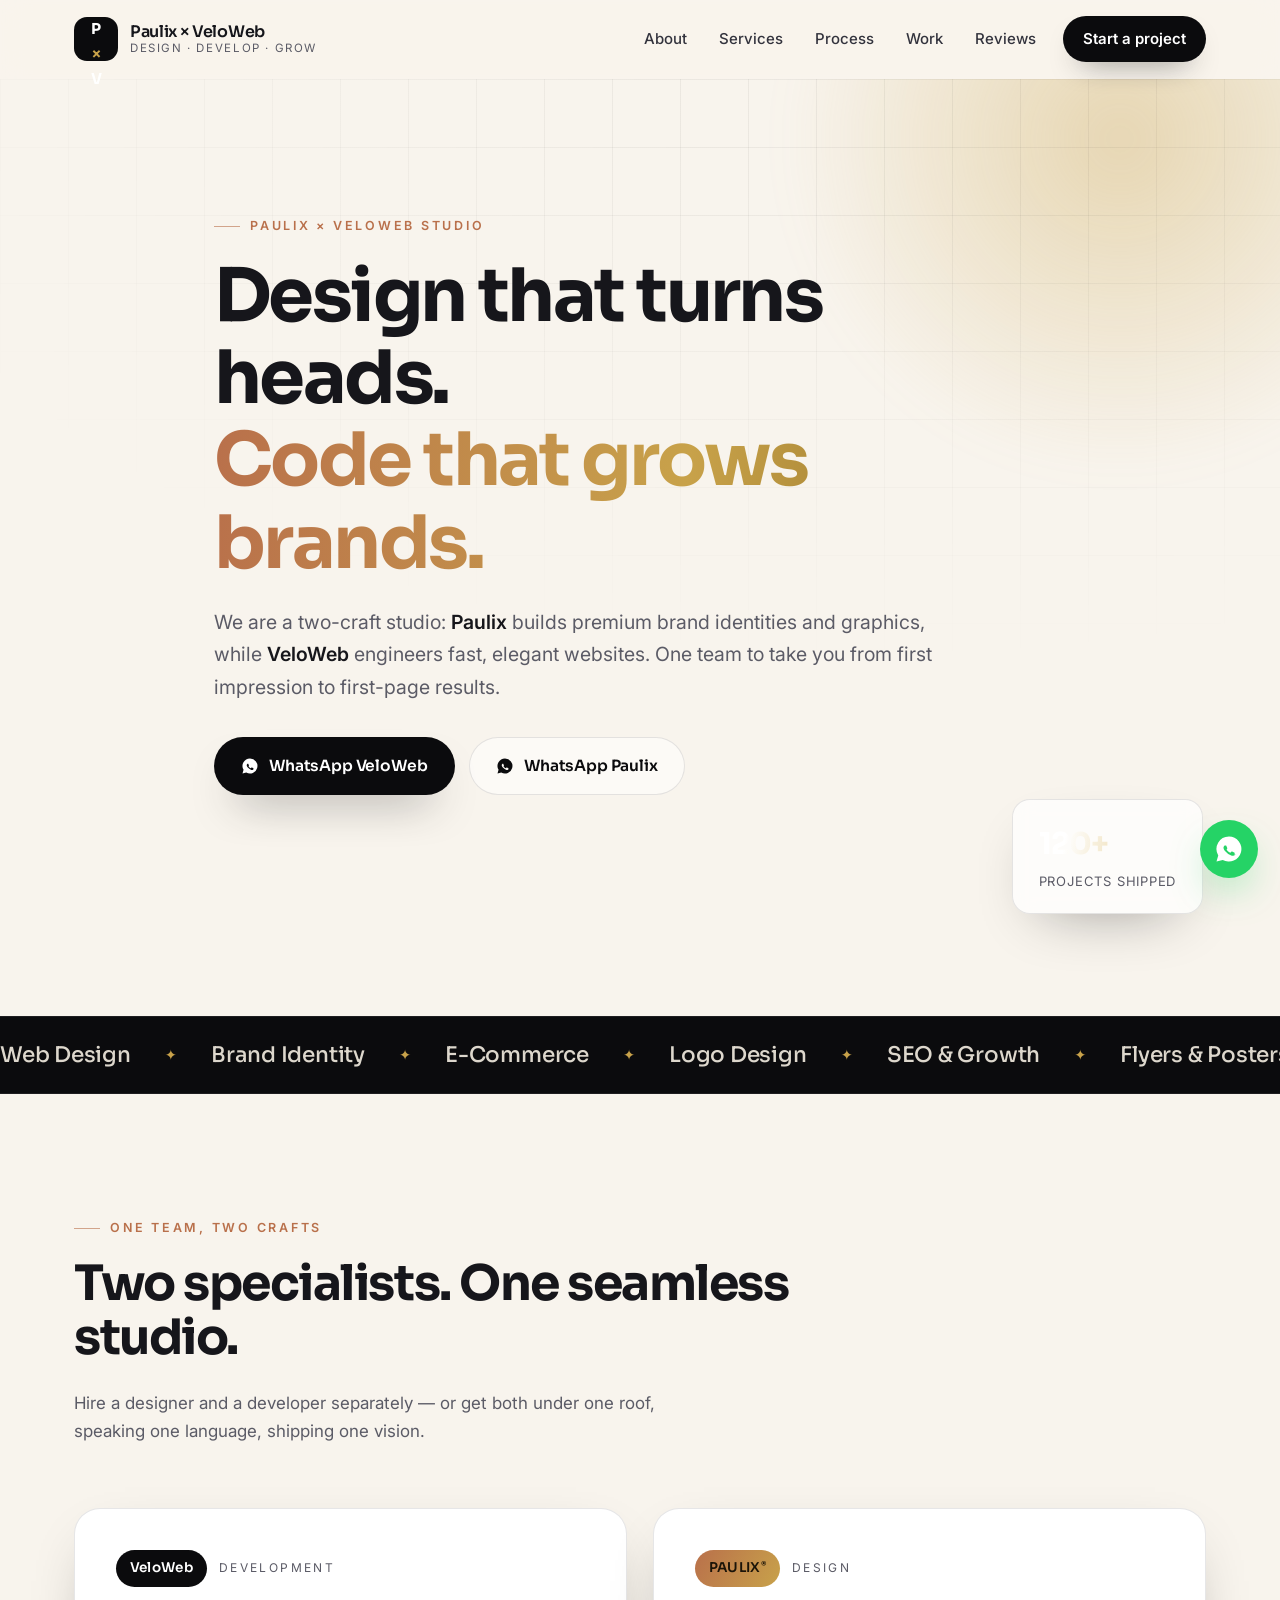
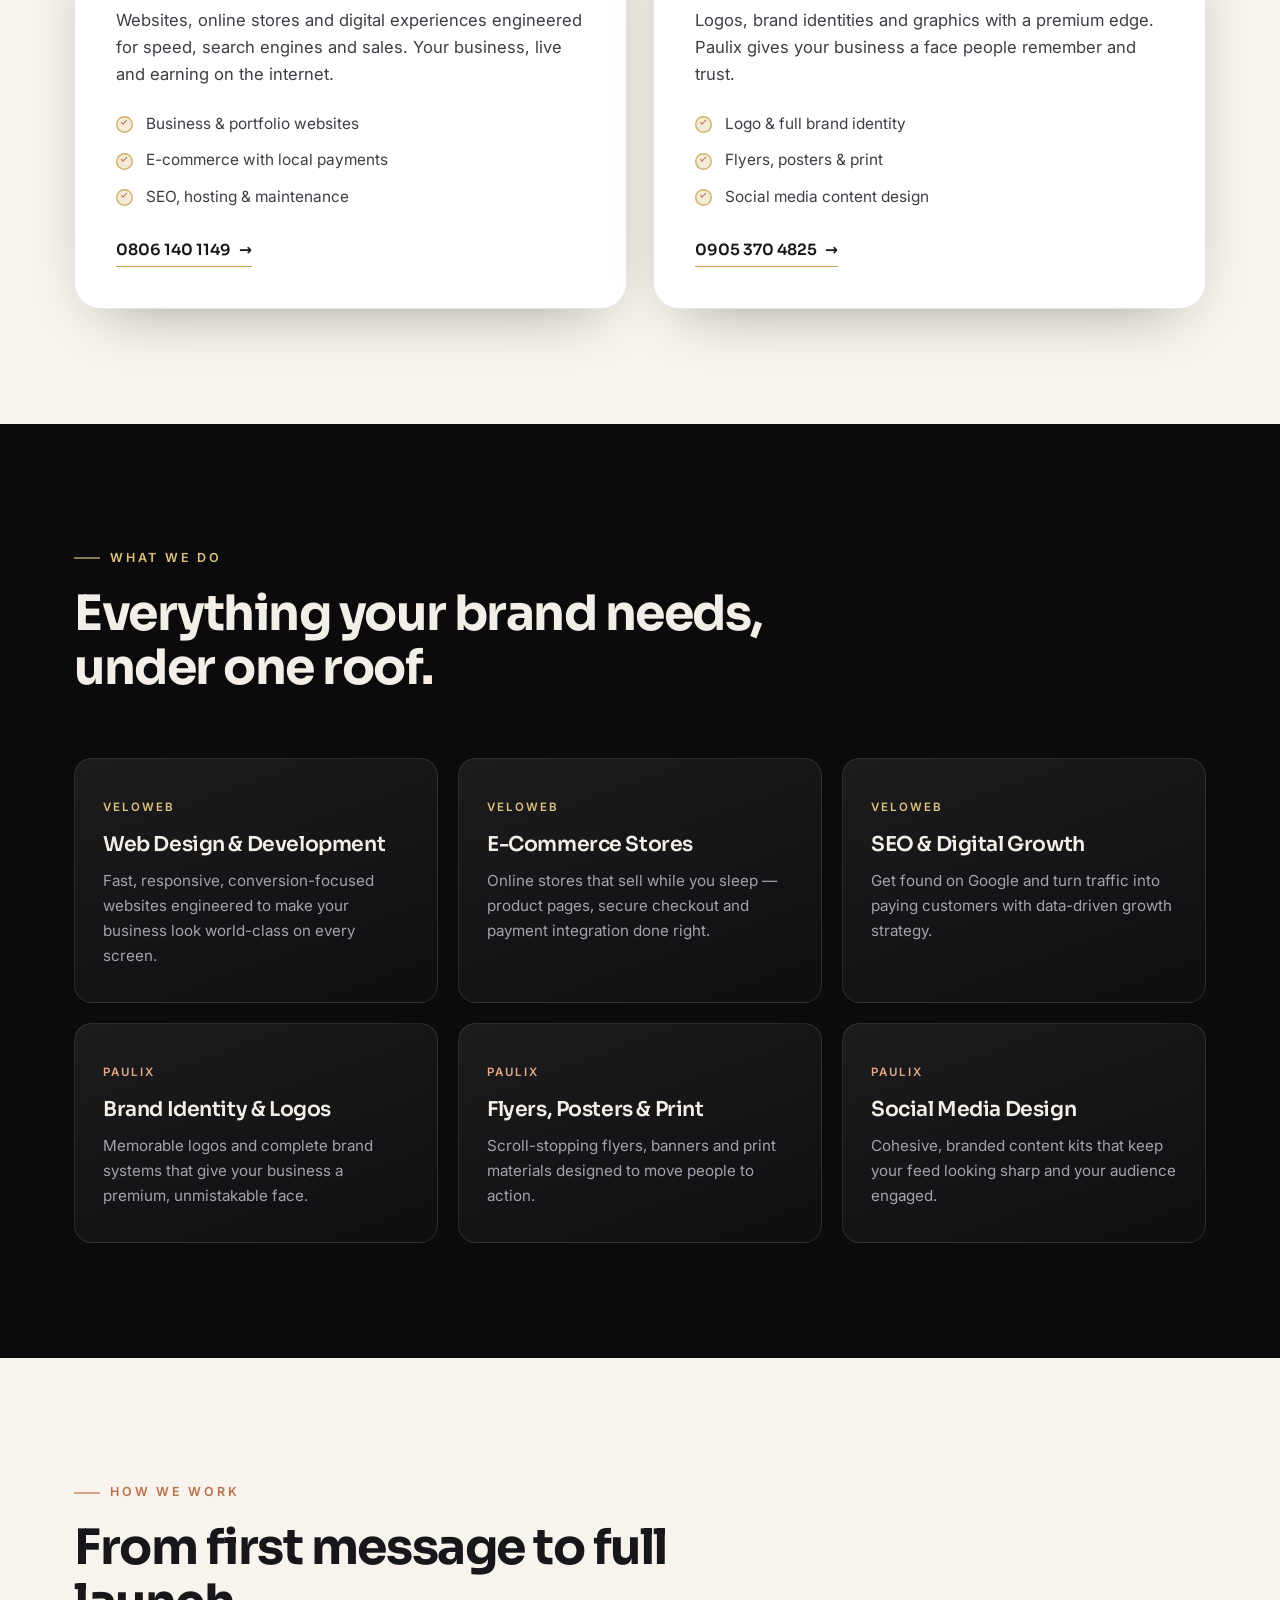
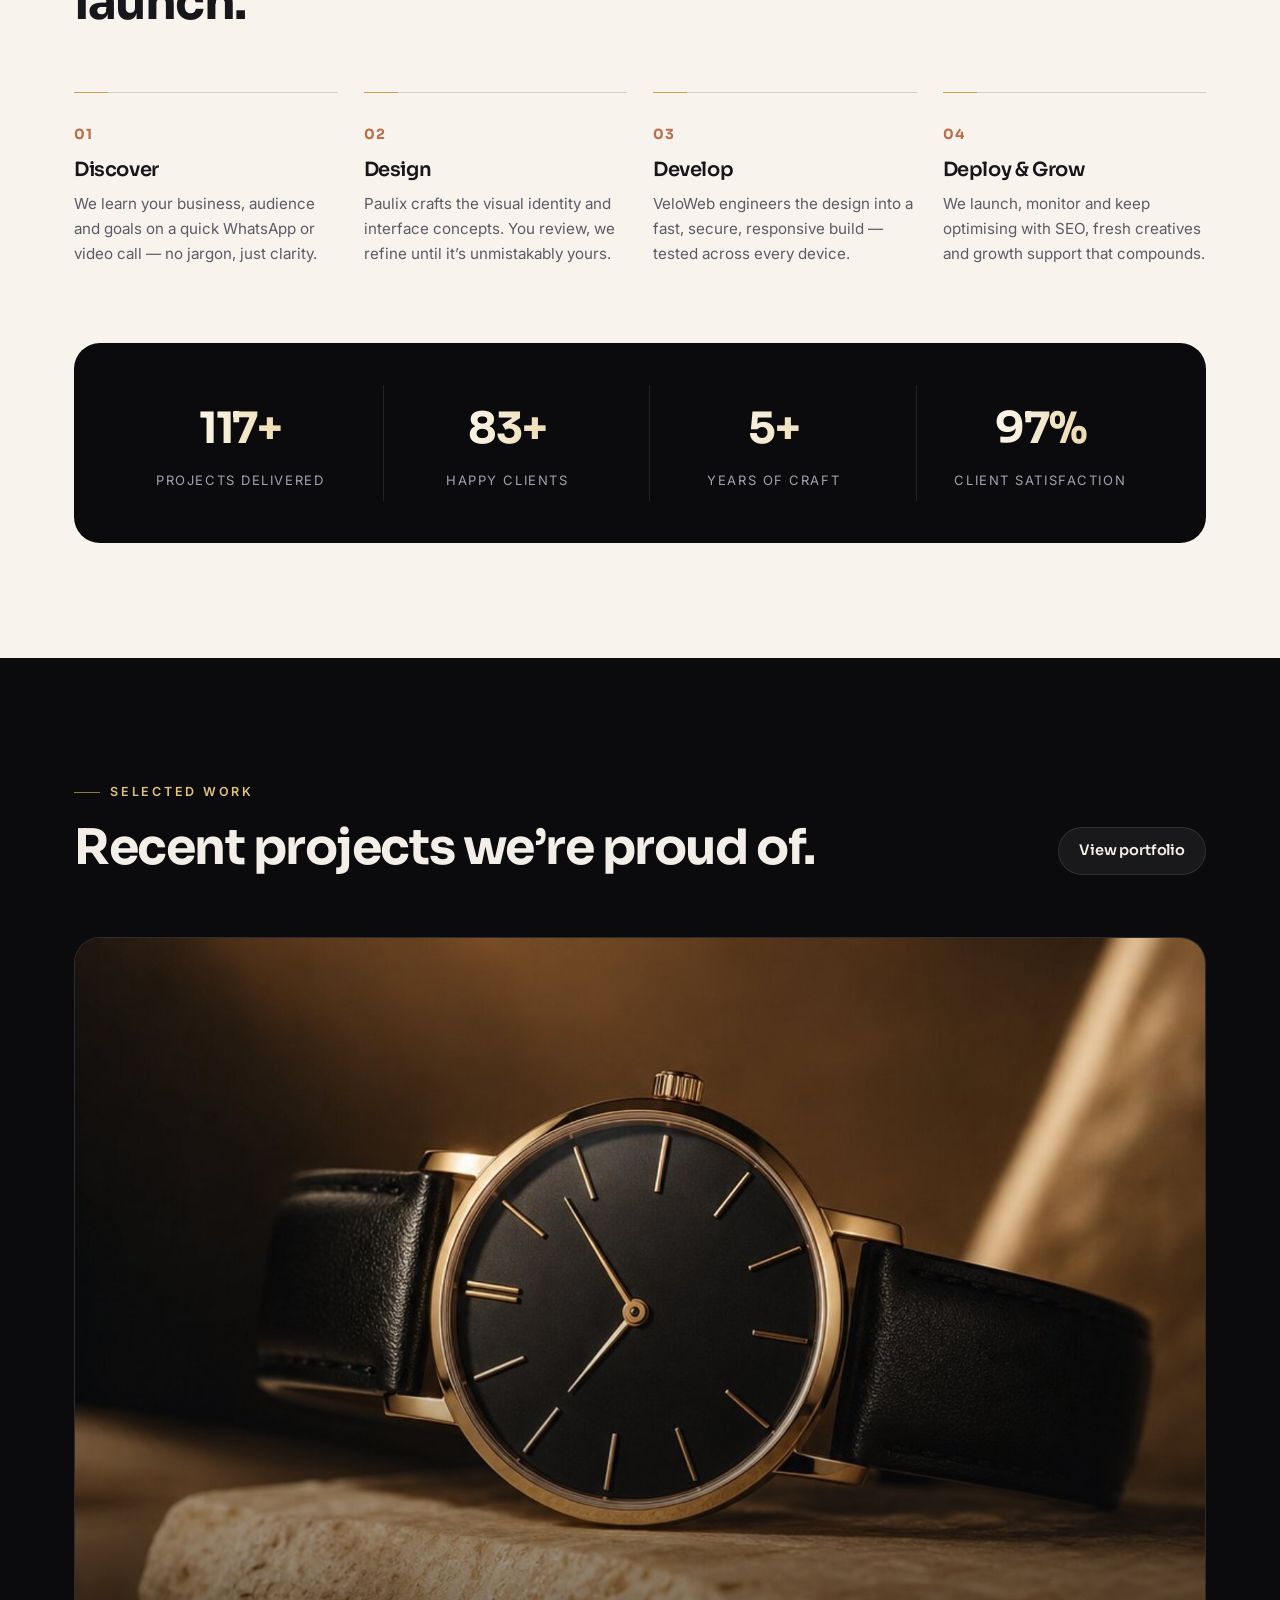
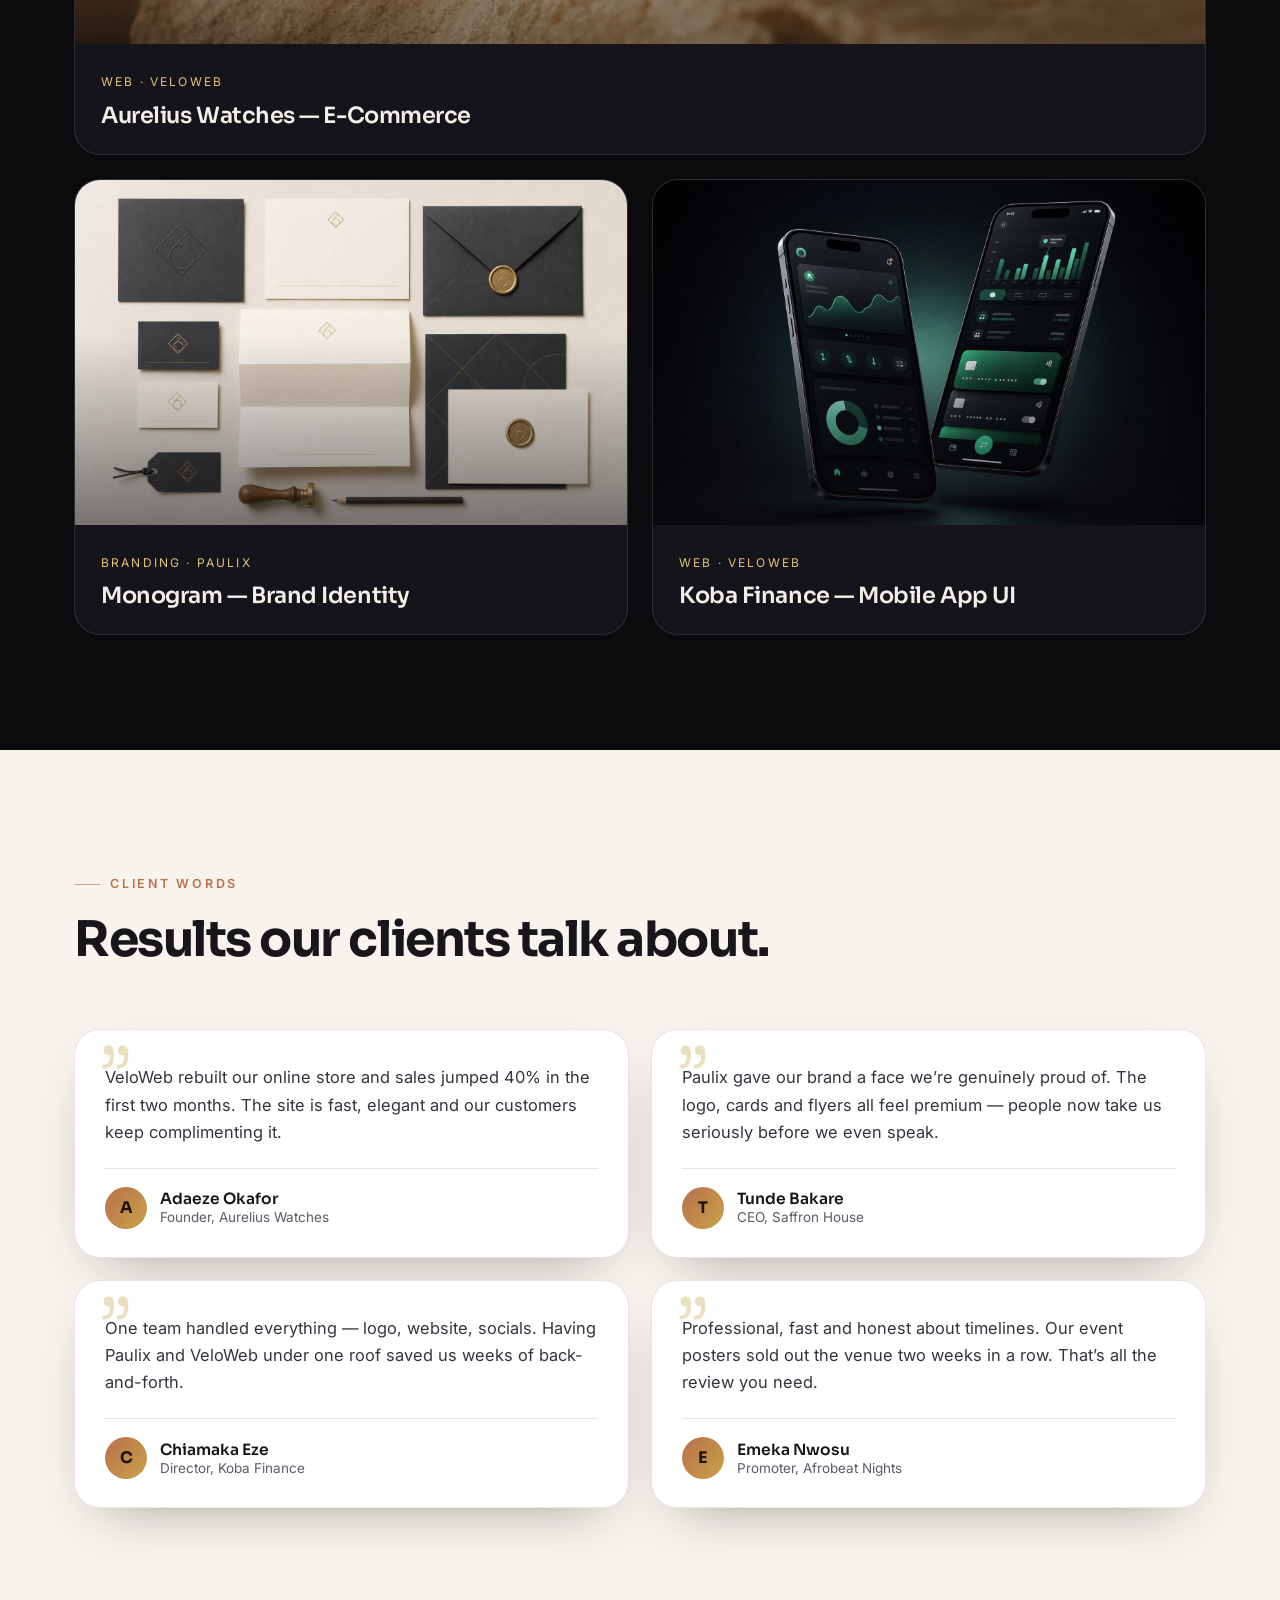
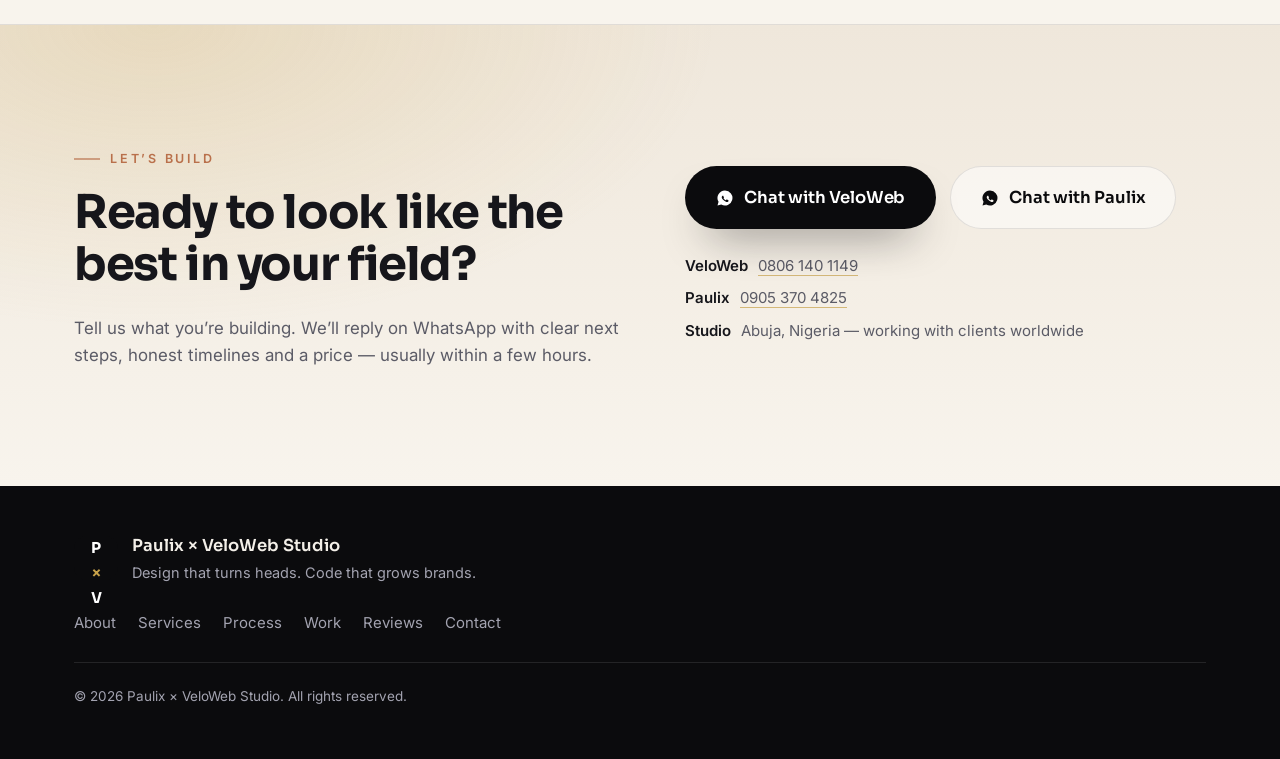
==== index.html @ 377516df "Build Paulix × VeloWeb studio website Recreates the studio's marketing site as a standalone static s" ====
<!DOCTYPE html>
<html lang="en">
<head>
<meta charset="UTF-8" />
<meta name="viewport" content="width=device-width, initial-scale=1" />
<title>Paulix × VeloWeb — Design · Develop · Grow</title>
<meta name="description" content="Paulix × VeloWeb is a two-craft studio in Nigeria: Paulix builds premium brand identities and graphics, VeloWeb engineers fast, elegant websites and online stores that grow brands." />
<meta name="theme-color" content="#0B0B0D" />
<link rel="canonical" href="https://troutdamian49-web.github.io/Paulix--veloweb-/" />

<!-- Open Graph -->
<meta property="og:type" content="website" />
<meta property="og:title" content="Paulix × VeloWeb — Design · Develop · Grow" />
<meta property="og:description" content="Design that turns heads. Code that grows brands. Brand identity, websites and e-commerce from one seamless studio." />
<meta property="og:url" content="https://troutdamian49-web.github.io/Paulix--veloweb-/" />
<meta property="og:image" content="https://troutdamian49-web.github.io/Paulix--veloweb-/assets/img/og.jpg" />
<meta name="twitter:card" content="summary_large_image" />

<link rel="icon" href="assets/favicon.svg" type="image/svg+xml" />
<link rel="apple-touch-icon" href="assets/img/work-branding.jpg" />

<link rel="preconnect" href="https://fonts.googleapis.com" />
<link rel="preconnect" href="https://fonts.gstatic.com" crossorigin />
<link href="https://fonts.googleapis.com/css2?family=Sora:wght@400;500;600;700;800&family=Inter:wght@300;400;500;600&display=swap" rel="stylesheet" />
<link rel="stylesheet" href="assets/css/styles.css" />

<script type="application/ld+json">
{
  "@context": "https://schema.org",
  "@type": "ProfessionalService",
  "name": "Paulix × VeloWeb Studio",
  "description": "Brand identity, web design, e-commerce and digital growth studio.",
  "areaServed": "Nigeria",
  "url": "https://troutdamian49-web.github.io/Paulix--veloweb-/",
  "telephone": ["+2348061401149", "+2349053704825"],
  "aggregateRating": { "@type": "AggregateRating", "ratingValue": "5.0", "reviewCount": "85" }
}
</script>
</head>
<body>
<a class="skip-link" href="#main">Skip to content</a>

<!-- ============ HEADER ============ -->
<header class="site-header" id="siteHeader">
  <div class="wrap header-inner">
    <a class="brand" href="#home" aria-label="Paulix and VeloWeb home">
      <span class="brand-mark">P<span>×</span>V</span>
      <span class="brand-text">
        <strong>Paulix × VeloWeb</strong>
        <small>Design · Develop · Grow</small>
      </span>
    </a>

    <nav class="nav" id="nav" aria-label="Main">
      <a href="#about">About</a>
      <a href="#services">Services</a>
      <a href="#process">Process</a>
      <a href="#work">Work</a>
      <a href="#testimonials">Reviews</a>
      <a class="nav-cta" href="#contact">Start a project</a>
    </nav>

    <button class="nav-toggle" id="navToggle" aria-label="Open menu" aria-expanded="false" aria-controls="nav">
      <span></span><span></span><span></span>
    </button>
  </div>
</header>

<main id="main">

  <!-- ============ HERO ============ -->
  <section class="hero" id="home">
    <div class="hero-glow" aria-hidden="true"></div>
    <div class="hero-grid" aria-hidden="true"></div>
    <div class="wrap hero-inner">
      <p class="eyebrow reveal" data-reveal>Paulix × VeloWeb Studio</p>

      <h1 class="reveal" data-reveal>
        Design that turns heads.
        <span class="line-2">Code that grows brands.</span>
      </h1>

      <p class="hero-copy reveal" data-reveal>
        We are a two-craft studio: <strong>Paulix</strong> builds premium brand identities and
        graphics, while <strong>VeloWeb</strong> engineers fast, elegant websites. One team to take
        you from first impression to first-page results.
      </p>

      <div class="hero-actions reveal" data-reveal>
        <a class="btn btn-primary" href="https://wa.me/2348061401149?text=Hello%20VeloWeb!%20I%27m%20interested%20in%20a%20website%20project."
           target="_blank" rel="noopener">
          <svg viewBox="0 0 24 24" aria-hidden="true"><path d="M12 2a10 10 0 0 0-8.6 15.1L2 22l5-1.3A10 10 0 1 0 12 2Zm5.3 14.1c-.2.6-1.3 1.2-1.8 1.2-.5.1-1 .1-1.7-.1a12 12 0 0 1-5-3.6c-.6-.8-1.2-1.8-1.2-2.6 0-.9.5-1.4.7-1.6.2-.2.4-.3.6-.3h.5c.2 0 .4 0 .5.4l.7 1.7c.1.2 0 .4-.1.5l-.3.4c-.1.1-.2.3 0 .5.3.5.7 1 1.2 1.4.5.4 1 .7 1.5.9.2.1.4 0 .5-.1l.6-.7c.2-.2.3-.2.5-.1l1.6.8c.3.1.4.2.4.3.1.3 0 .9-.2 1.5Z"/></svg>
          WhatsApp VeloWeb
        </a>
        <a class="btn btn-ghost" href="https://wa.me/2349053704825?text=Hello%20Paulix!%20I%20need%20a%20design%20project."
           target="_blank" rel="noopener">
          <svg viewBox="0 0 24 24" aria-hidden="true"><path d="M12 2a10 10 0 0 0-8.6 15.1L2 22l5-1.3A10 10 0 1 0 12 2Zm5.3 14.1c-.2.6-1.3 1.2-1.8 1.2-.5.1-1 .1-1.7-.1a12 12 0 0 1-5-3.6c-.6-.8-1.2-1.8-1.2-2.6 0-.9.5-1.4.7-1.6.2-.2.4-.3.6-.3h.5c.2 0 .4 0 .5.4l.7 1.7c.1.2 0 .4-.1.5l-.3.4c-.1.1-.2.3 0 .5.3.5.7 1 1.2 1.4.5.4 1 .7 1.5.9.2.1.4 0 .5-.1l.6-.7c.2-.2.3-.2.5-.1l1.6.8c.3.1.4.2.4.3.1.3 0 .9-.2 1.5Z"/></svg>
          WhatsApp Paulix
        </a>
      </div>

      <div class="hero-proof reveal" data-reveal>
        <span class="stars" aria-hidden="true">★★★★★</span>
        <span><strong>5.0 rated</strong> — Trusted by 85+ brands across Nigeria &amp; beyond</span>
      </div>
    </div>

    <div class="hero-stat-card reveal" data-reveal>
      <span class="stat-num" data-count="120" data-suffix="+">120+</span>
      <span class="stat-label">Projects shipped</span>
    </div>
  </section>

  <!-- ============ MARQUEE ============ -->
  <div class="marquee" aria-hidden="true">
    <div class="marquee-track">
      <span>Web Design</span><i>✦</i><span>Brand Identity</span><i>✦</i><span>E-Commerce</span><i>✦</i>
      <span>Logo Design</span><i>✦</i><span>SEO &amp; Growth</span><i>✦</i><span>Flyers &amp; Posters</span><i>✦</i>
      <span>UI / UX</span><i>✦</i><span>Social Media Design</span><i>✦</i>
      <span>Web Design</span><i>✦</i><span>Brand Identity</span><i>✦</i><span>E-Commerce</span><i>✦</i>
      <span>Logo Design</span><i>✦</i><span>SEO &amp; Growth</span><i>✦</i><span>Flyers &amp; Posters</span><i>✦</i>
      <span>UI / UX</span><i>✦</i><span>Social Media Design</span><i>✦</i>
    </div>
  </div>

  <!-- ============ ABOUT / TWO CRAFTS ============ -->
  <section class="section" id="about">
    <div class="wrap">
      <header class="section-head reveal" data-reveal>
        <p class="eyebrow">One team, two crafts</p>
        <h2>Two specialists. One seamless studio.</h2>
        <p class="section-copy">
          Hire a designer and a developer separately — or get both under one roof, speaking one
          language, shipping one vision.
        </p>
      </header>

      <div class="craft-grid">
        <article class="craft-card craft-dev reveal" data-reveal>
          <div class="craft-top">
            <span class="craft-badge">VeloWeb</span>
            <span class="craft-role">Development</span>
          </div>
          <p class="craft-copy">
            Websites, online stores and digital experiences engineered for speed, search engines and
            sales. Your business, live and earning on the internet.
          </p>
          <ul class="ticks">
            <li>Business &amp; portfolio websites</li>
            <li>E-commerce with local payments</li>
            <li>SEO, hosting &amp; maintenance</li>
          </ul>
          <a class="link-arrow" href="https://wa.me/2348061401149?text=Hello%20VeloWeb!%20I%27m%20interested%20in%20a%20website%20project."
             target="_blank" rel="noopener">0806 140 1149 <span aria-hidden="true">→</span></a>
        </article>

        <article class="craft-card craft-design reveal" data-reveal>
          <div class="craft-top">
            <span class="craft-badge alt">PAULIX<sup>®</sup></span>
            <span class="craft-role">Design</span>
          </div>
          <p class="craft-copy">
            Logos, brand identities and graphics with a premium edge. Paulix gives your business a
            face people remember and trust.
          </p>
          <ul class="ticks">
            <li>Logo &amp; full brand identity</li>
            <li>Flyers, posters &amp; print</li>
            <li>Social media content design</li>
          </ul>
          <a class="link-arrow" href="https://wa.me/2349053704825?text=Hello%20Paulix!%20I%20need%20a%20design%20project."
             target="_blank" rel="noopener">0905 370 4825 <span aria-hidden="true">→</span></a>
        </article>
      </div>
    </div>
  </section>

  <!-- ============ SERVICES ============ -->
  <section class="section section-dark" id="services">
    <div class="wrap">
      <header class="section-head reveal" data-reveal>
        <p class="eyebrow">What we do</p>
        <h2>Everything your brand needs, under one roof.</h2>
      </header>

      <div class="services-grid">
        <article class="service reveal" data-reveal>
          <span class="service-tag">VeloWeb</span>
          <h3>Web Design &amp; Development</h3>
          <p>Fast, responsive, conversion-focused websites engineered to make your business look
            world-class on every screen.</p>
        </article>
        <article class="service reveal" data-reveal>
          <span class="service-tag">VeloWeb</span>
          <h3>E-Commerce Stores</h3>
          <p>Online stores that sell while you sleep — product pages, secure checkout and payment
            integration done right.</p>
        </article>
        <article class="service reveal" data-reveal>
          <span class="service-tag">VeloWeb</span>
          <h3>SEO &amp; Digital Growth</h3>
          <p>Get found on Google and turn traffic into paying customers with data-driven growth
            strategy.</p>
        </article>
        <article class="service reveal" data-reveal>
          <span class="service-tag alt">Paulix</span>
          <h3>Brand Identity &amp; Logos</h3>
          <p>Memorable logos and complete brand systems that give your business a premium,
            unmistakable face.</p>
        </article>
        <article class="service reveal" data-reveal>
          <span class="service-tag alt">Paulix</span>
          <h3>Flyers, Posters &amp; Print</h3>
          <p>Scroll-stopping flyers, banners and print materials designed to move people to
            action.</p>
        </article>
        <article class="service reveal" data-reveal>
          <span class="service-tag alt">Paulix</span>
          <h3>Social Media Design</h3>
          <p>Cohesive, branded content kits that keep your feed looking sharp and your audience
            engaged.</p>
        </article>
      </div>
    </div>
  </section>

  <!-- ============ PROCESS ============ -->
  <section class="section" id="process">
    <div class="wrap">
      <header class="section-head reveal" data-reveal>
        <p class="eyebrow">How we work</p>
        <h2>From first message to full launch.</h2>
      </header>

      <ol class="steps">
        <li class="step reveal" data-reveal>
          <span class="step-num">01</span>
          <h3>Discover</h3>
          <p>We learn your business, audience and goals on a quick WhatsApp or video call — no
            jargon, just clarity.</p>
        </li>
        <li class="step reveal" data-reveal>
          <span class="step-num">02</span>
          <h3>Design</h3>
          <p>Paulix crafts the visual identity and interface concepts. You review, we refine until
            it&rsquo;s unmistakably yours.</p>
        </li>
        <li class="step reveal" data-reveal>
          <span class="step-num">03</span>
          <h3>Develop</h3>
          <p>VeloWeb engineers the design into a fast, secure, responsive build — tested across
            every device.</p>
        </li>
        <li class="step reveal" data-reveal>
          <span class="step-num">04</span>
          <h3>Deploy &amp; Grow</h3>
          <p>We launch, monitor and keep optimising with SEO, fresh creatives and growth support
            that compounds.</p>
        </li>
      </ol>

      <div class="stats" id="stats">
        <div class="stat reveal" data-reveal>
          <span class="stat-num" data-count="120" data-suffix="+">0+</span>
          <span class="stat-label">Projects delivered</span>
        </div>
        <div class="stat reveal" data-reveal>
          <span class="stat-num" data-count="85" data-suffix="+">0+</span>
          <span class="stat-label">Happy clients</span>
        </div>
        <div class="stat reveal" data-reveal>
          <span class="stat-num" data-count="5" data-suffix="+">0+</span>
          <span class="stat-label">Years of craft</span>
        </div>
        <div class="stat reveal" data-reveal>
          <span class="stat-num" data-count="100" data-suffix="%">0%</span>
          <span class="stat-label">Client satisfaction</span>
        </div>
      </div>
    </div>
  </section>

  <!-- ============ WORK ============ -->
  <section class="section section-dark" id="work">
    <div class="wrap">
      <header class="section-head section-head-row reveal" data-reveal>
        <div>
          <p class="eyebrow">Selected work</p>
          <h2>Recent projects we&rsquo;re proud of.</h2>
        </div>
        <a class="btn btn-ghost btn-sm" href="https://wa.me/2348061401149?text=Hello!%20I%27d%20like%20to%20see%20your%20full%20portfolio."
           target="_blank" rel="noopener">View portfolio</a>
      </header>

      <div class="work-grid">
        <a class="work-card reveal" data-reveal
           href="https://wa.me/2348061401149?text=Hello%20VeloWeb!%20I%27d%20like%20an%20e-commerce%20store%20like%20Aurelius%20Watches."
           target="_blank" rel="noopener">
          <div class="work-media">
            <img src="assets/img/work-ecommerce.jpg" alt="Aurelius Watches e-commerce project — luxury watch product photography"
                 width="1600" height="1000" loading="lazy" decoding="async" />
          </div>
          <div class="work-meta">
            <span class="work-cat">Web · VeloWeb</span>
            <h3>Aurelius Watches — E-Commerce</h3>
          </div>
        </a>

        <a class="work-card reveal" data-reveal
           href="https://wa.me/2349053704825?text=Hello%20Paulix!%20I%27d%20like%20a%20brand%20identity%20like%20Monogram."
           target="_blank" rel="noopener">
          <div class="work-media">
            <img src="assets/img/work-branding.jpg" alt="Monogram brand identity project — stationery and logo system flat lay"
                 width="1600" height="1000" loading="lazy" decoding="async" />
          </div>
          <div class="work-meta">
            <span class="work-cat">Branding · Paulix</span>
            <h3>Monogram — Brand Identity</h3>
          </div>
        </a>

        <a class="work-card reveal" data-reveal
           href="https://wa.me/2348061401149?text=Hello%20VeloWeb!%20I%27d%20like%20a%20product%20UI%20like%20Koba%20Finance."
           target="_blank" rel="noopener">
          <div class="work-media">
            <img src="assets/img/work-fintech.jpg" alt="Koba Finance mobile app UI project — fintech dashboard on two smartphones"
                 width="1600" height="1000" loading="lazy" decoding="async" />
          </div>
          <div class="work-meta">
            <span class="work-cat">Web · VeloWeb</span>
            <h3>Koba Finance — Mobile App UI</h3>
          </div>
        </a>
      </div>
    </div>
  </section>

  <!-- ============ TESTIMONIALS ============ -->
  <section class="section" id="testimonials">
    <div class="wrap">
      <header class="section-head reveal" data-reveal>
        <p class="eyebrow">Client words</p>
        <h2>Results our clients talk about.</h2>
      </header>

      <div class="quotes">
        <figure class="quote reveal" data-reveal>
          <span class="quote-mark" aria-hidden="true">&rdquo;</span>
          <blockquote>VeloWeb rebuilt our online store and sales jumped 40% in the first two months.
            The site is fast, elegant and our customers keep complimenting it.</blockquote>
          <figcaption>
            <span class="avatar" aria-hidden="true">A</span>
            <span><strong>Adaeze Okafor</strong><small>Founder, Aurelius Watches</small></span>
          </figcaption>
        </figure>

        <figure class="quote reveal" data-reveal>
          <span class="quote-mark" aria-hidden="true">&rdquo;</span>
          <blockquote>Paulix gave our brand a face we&rsquo;re genuinely proud of. The logo, cards and
            flyers all feel premium — people now take us seriously before we even speak.</blockquote>
          <figcaption>
            <span class="avatar" aria-hidden="true">T</span>
            <span><strong>Tunde Bakare</strong><small>CEO, Saffron House</small></span>
          </figcaption>
        </figure>

        <figure class="quote reveal" data-reveal>
          <span class="quote-mark" aria-hidden="true">&rdquo;</span>
          <blockquote>One team handled everything — logo, website, socials. Having Paulix and VeloWeb
            under one roof saved us weeks of back-and-forth.</blockquote>
          <figcaption>
            <span class="avatar" aria-hidden="true">C</span>
            <span><strong>Chiamaka Eze</strong><small>Director, Koba Finance</small></span>
          </figcaption>
        </figure>

        <figure class="quote reveal" data-reveal>
          <span class="quote-mark" aria-hidden="true">&rdquo;</span>
          <blockquote>Professional, fast and honest about timelines. Our event posters sold out the
            venue two weeks in a row. That&rsquo;s all the review you need.</blockquote>
          <figcaption>
            <span class="avatar" aria-hidden="true">E</span>
            <span><strong>Emeka Nwosu</strong><small>Promoter, Afrobeat Nights</small></span>
          </figcaption>
        </figure>
      </div>
    </div>
  </section>

  <!-- ============ CONTACT ============ -->
  <section class="section section-cta" id="contact">
    <div class="wrap cta-inner">
      <div class="reveal" data-reveal>
        <p class="eyebrow">Let&rsquo;s build</p>
        <h2>Ready to look like the best in your field?</h2>
        <p class="section-copy">
          Tell us what you&rsquo;re building. We&rsquo;ll reply on WhatsApp with clear next steps,
          honest timelines and a price — usually within a few hours.
        </p>
      </div>

      <div class="cta-actions reveal" data-reveal>
        <a class="btn btn-primary btn-lg" href="https://wa.me/2348061401149?text=Hello%20VeloWeb!%20I%27m%20interested%20in%20a%20website%20project."
           target="_blank" rel="noopener">
          <svg viewBox="0 0 24 24" aria-hidden="true"><path d="M12 2a10 10 0 0 0-8.6 15.1L2 22l5-1.3A10 10 0 1 0 12 2Zm5.3 14.1c-.2.6-1.3 1.2-1.8 1.2-.5.1-1 .1-1.7-.1a12 12 0 0 1-5-3.6c-.6-.8-1.2-1.8-1.2-2.6 0-.9.5-1.4.7-1.6.2-.2.4-.3.6-.3h.5c.2 0 .4 0 .5.4l.7 1.7c.1.2 0 .4-.1.5l-.3.4c-.1.1-.2.3 0 .5.3.5.7 1 1.2 1.4.5.4 1 .7 1.5.9.2.1.4 0 .5-.1l.6-.7c.2-.2.3-.2.5-.1l1.6.8c.3.1.4.2.4.3.1.3 0 .9-.2 1.5Z"/></svg>
          Chat with VeloWeb
        </a>
        <a class="btn btn-ghost btn-lg" href="https://wa.me/2349053704825?text=Hello%20Paulix!%20I%20need%20a%20design%20project."
           target="_blank" rel="noopener">
          <svg viewBox="0 0 24 24" aria-hidden="true"><path d="M12 2a10 10 0 0 0-8.6 15.1L2 22l5-1.3A10 10 0 1 0 12 2Zm5.3 14.1c-.2.6-1.3 1.2-1.8 1.2-.5.1-1 .1-1.7-.1a12 12 0 0 1-5-3.6c-.6-.8-1.2-1.8-1.2-2.6 0-.9.5-1.4.7-1.6.2-.2.4-.3.6-.3h.5c.2 0 .4 0 .5.4l.7 1.7c.1.2 0 .4-.1.5l-.3.4c-.1.1-.2.3 0 .5.3.5.7 1 1.2 1.4.5.4 1 .7 1.5.9.2.1.4 0 .5-.1l.6-.7c.2-.2.3-.2.5-.1l1.6.8c.3.1.4.2.4.3.1.3 0 .9-.2 1.5Z"/></svg>
          Chat with Paulix
        </a>

        <div class="contact-lines">
          <span><strong>VeloWeb</strong> <a href="tel:+2348061401149">0806 140 1149</a></span>
          <span><strong>Paulix</strong> <a href="tel:+2349053704825">0905 370 4825</a></span>
          <span><strong>Studio</strong> Abuja, Nigeria — working with clients worldwide</span>
        </div>
      </div>
    </div>
  </section>
</main>

<!-- ============ FOOTER ============ -->
<footer class="site-footer">
  <div class="wrap footer-inner">
    <div class="footer-brand">
      <span class="brand-mark">P<span>×</span>V</span>
      <div>
        <strong>Paulix × VeloWeb Studio</strong>
        <p>Design that turns heads. Code that grows brands.</p>
      </div>
    </div>

    <nav class="footer-nav" aria-label="Footer">
      <a href="#about">About</a>
      <a href="#services">Services</a>
      <a href="#process">Process</a>
      <a href="#work">Work</a>
      <a href="#testimonials">Reviews</a>
      <a href="#contact">Contact</a>
    </nav>

    <p class="footer-legal">
      &copy; <span id="year">2026</span> Paulix × VeloWeb Studio. All rights reserved.
    </p>
  </div>
</footer>

<a class="fab" href="https://wa.me/2348061401149?text=Hello%20Paulix%20%C3%97%20VeloWeb!%20I%27d%20like%20to%20start%20a%20project."
   target="_blank" rel="noopener" aria-label="Chat on WhatsApp">
  <svg viewBox="0 0 24 24" aria-hidden="true"><path d="M12 2a10 10 0 0 0-8.6 15.1L2 22l5-1.3A10 10 0 1 0 12 2Zm5.3 14.1c-.2.6-1.3 1.2-1.8 1.2-.5.1-1 .1-1.7-.1a12 12 0 0 1-5-3.6c-.6-.8-1.2-1.8-1.2-2.6 0-.9.5-1.4.7-1.6.2-.2.4-.3.6-.3h.5c.2 0 .4 0 .5.4l.7 1.7c.1.2 0 .4-.1.5l-.3.4c-.1.1-.2.3 0 .5.3.5.7 1 1.2 1.4.5.4 1 .7 1.5.9.2.1.4 0 .5-.1l.6-.7c.2-.2.3-.2.5-.1l1.6.8c.3.1.4.2.4.3.1.3 0 .9-.2 1.5Z"/></svg>
</a>

<script src="assets/js/main.js" defer></script>
</body>
</html>
---- assets/css/styles.css ----
/* =========================================================
   Paulix × VeloWeb — Studio site
   Hand-built, dependency-free stylesheet
   ========================================================= */

:root {
  --ink: #0b0b0d;
  --ink-2: #14141a;
  --ink-3: #1d1d25;
  --cream: #f8f4ed;
  --cream-2: #efe7db;
  --line: rgba(15, 15, 20, 0.1);
  --line-dark: rgba(255, 255, 255, 0.1);

  --gold: #c8a24a;
  --gold-soft: #e0c37b;
  --clay: #b9704b;
  --emerald: #2f7d5d;

  --text: #16161b;
  --text-muted: #5b5b66;
  --text-dark: #f3efe8;
  --text-dark-muted: #a3a3b0;

  --radius: 18px;
  --radius-lg: 26px;
  --wrap: 1180px;
  --shadow: 0 22px 60px -30px rgba(11, 11, 13, 0.45);
  --shadow-lg: 0 40px 90px -40px rgba(11, 11, 13, 0.6);
  --ease: cubic-bezier(0.22, 0.61, 0.36, 1);
  --font-head: "Sora", "Segoe UI", system-ui, -apple-system, sans-serif;
  --font-body: "Inter", system-ui, -apple-system, "Segoe UI", Roboto, sans-serif;
}

*, *::before, *::after { box-sizing: border-box; }

html { -webkit-text-size-adjust: 100%; scroll-behavior: smooth; }

body {
  margin: 0;
  font-family: var(--font-body);
  font-size: 17px;
  line-height: 1.65;
  color: var(--text);
  background: var(--cream);
  -webkit-font-smoothing: antialiased;
  overflow-x: hidden;
}

img { max-width: 100%; display: block; height: auto; }
a { color: inherit; text-decoration: none; }
h1, h2, h3, h4 { font-family: var(--font-head); line-height: 1.12; margin: 0 0 0.5em; letter-spacing: -0.02em; }
p { margin: 0 0 1em; }
ul, ol { margin: 0; padding: 0; list-style: none; }
svg { fill: currentColor; }
::selection { background: var(--gold); color: #16161b; }

.wrap { width: 100%; max-width: var(--wrap); margin-inline: auto; padding-inline: 24px; }

.skip-link {
  position: absolute; left: -9999px; top: 0; z-index: 999;
  background: var(--ink); color: #fff; padding: 12px 18px; border-radius: 0 0 10px 0;
}
.skip-link:focus { left: 0; }

:focus-visible { outline: 2px solid var(--gold); outline-offset: 3px; }

/* ---------------------------------------------------------
   Header
   --------------------------------------------------------- */
.site-header {
  position: sticky; top: 0; z-index: 100;
  background: rgba(248, 244, 237, 0.72);
  backdrop-filter: saturate(150%) blur(14px);
  -webkit-backdrop-filter: saturate(150%) blur(14px);
  border-bottom: 1px solid transparent;
  transition: border-color 0.3s var(--ease), background 0.3s var(--ease), box-shadow 0.3s var(--ease);
}
.site-header.is-scrolled {
  border-bottom-color: var(--line);
  box-shadow: 0 12px 40px -34px rgba(11, 11, 13, 0.7);
  background: rgba(248, 244, 237, 0.92);
}

.header-inner { display: flex; align-items: center; justify-content: space-between; gap: 20px; min-height: 78px; }

.brand { display: inline-flex; align-items: center; gap: 12px; }
.brand-mark {
  display: grid; place-items: center;
  width: 44px; height: 44px; flex: none;
  border-radius: 13px;
  background: var(--ink); color: #fff;
  font-family: var(--font-head); font-weight: 700; font-size: 15px; letter-spacing: -0.03em;
}
.brand-mark span { color: var(--gold); margin: 0 1px; }
.brand-text { display: flex; flex-direction: column; line-height: 1.15; }
.brand-text strong { font-family: var(--font-head); font-size: 16px; font-weight: 600; letter-spacing: -0.02em; }
.brand-text small { font-size: 11.5px; letter-spacing: 0.14em; text-transform: uppercase; color: var(--text-muted); }

.nav { display: flex; align-items: center; gap: 6px; }
.nav a {
  position: relative;
  padding: 9px 13px; border-radius: 999px;
  font-size: 15px; font-weight: 500; color: #33333d;
  transition: color 0.25s var(--ease), background 0.25s var(--ease);
}
.nav a:hover { color: var(--ink); background: rgba(11, 11, 13, 0.06); }
.nav .nav-cta {
  margin-left: 8px;
  background: var(--ink); color: #fff; padding: 11px 20px; font-weight: 600;
  box-shadow: 0 14px 30px -18px rgba(11, 11, 13, 0.9);
}
.nav .nav-cta:hover { background: var(--gold); color: #16161b; }

.nav-toggle {
  display: none; width: 46px; height: 46px; flex: none;
  border: 1px solid var(--line); border-radius: 13px; background: rgba(255, 255, 255, 0.6);
  cursor: pointer; padding: 0; position: relative;
}
.nav-toggle span {
  position: absolute; left: 50%; width: 19px; height: 2px; background: var(--ink); border-radius: 2px;
  transform: translateX(-50%); transition: transform 0.3s var(--ease), opacity 0.2s var(--ease);
}
.nav-toggle span:nth-child(1) { top: 16px; }
.nav-toggle span:nth-child(2) { top: 22px; }
.nav-toggle span:nth-child(3) { top: 28px; }
.nav-toggle[aria-expanded="true"] span:nth-child(1) { transform: translateX(-50%) translateY(6px) rotate(45deg); }
.nav-toggle[aria-expanded="true"] span:nth-child(2) { opacity: 0; }
.nav-toggle[aria-expanded="true"] span:nth-child(3) { transform: translateX(-50%) translateY(-6px) rotate(-45deg); }

/* ---------------------------------------------------------
   Buttons
   --------------------------------------------------------- */
.btn {
  display: inline-flex; align-items: center; gap: 10px;
  padding: 15px 26px; border-radius: 999px;
  font-family: var(--font-head); font-weight: 600; font-size: 15.5px; letter-spacing: -0.01em;
  border: 1px solid transparent; cursor: pointer;
  transition: transform 0.25s var(--ease), background 0.25s var(--ease), color 0.25s var(--ease),
              border-color 0.25s var(--ease), box-shadow 0.25s var(--ease);
  will-change: transform;
}
.btn svg { width: 18px; height: 18px; flex: none; }
.btn:hover { transform: translateY(-2px); }
.btn-primary {
  background: var(--ink); color: #fff;
  box-shadow: 0 22px 45px -24px rgba(11, 11, 13, 0.85);
}
.btn-primary:hover { background: #000; box-shadow: 0 26px 55px -22px rgba(11, 11, 13, 0.9); }
.btn-ghost {
  background: rgba(255, 255, 255, 0.5); color: var(--ink); border-color: var(--line);
}
.btn-ghost:hover { background: #fff; border-color: rgba(15, 15, 20, 0.22); }
.btn-sm { padding: 11px 20px; font-size: 14.5px; }
.btn-lg { padding: 17px 30px; font-size: 16.5px; }

.link-arrow {
  display: inline-flex; align-items: center; gap: 8px;
  font-family: var(--font-head); font-weight: 600; font-size: 15.5px;
  border-bottom: 1.5px solid var(--gold); padding-bottom: 3px;
  transition: gap 0.25s var(--ease), color 0.25s var(--ease);
}
.link-arrow:hover { gap: 14px; color: var(--clay); }

/* ---------------------------------------------------------
   Hero
   --------------------------------------------------------- */
.hero { position: relative; padding: clamp(60px, 10vw, 130px) 0 clamp(70px, 11vw, 140px); overflow: hidden; }
.hero-grid-bg, .hero-grid {
  position: absolute; inset: 0; z-index: 0; pointer-events: none;
  background-image: linear-gradient(rgba(11, 11, 13, 0.05) 1px, transparent 1px),
                    linear-gradient(90deg, rgba(11, 11, 13, 0.05) 1px, transparent 1px);
  background-size: 68px 68px;
  mask-image: radial-gradient(120% 90% at 70% 0%, #000 15%, transparent 70%);
  -webkit-mask-image: radial-gradient(120% 90% at 70% 0%, #000 15%, transparent 70%);
}
.hero-glow {
  position: absolute; z-index: 0; pointer-events: none;
  width: 760px; height: 760px; right: -220px; top: -320px;
  background: radial-gradient(circle, rgba(200, 162, 74, 0.36), transparent 62%);
  filter: blur(20px);
}
.hero-inner { position: relative; z-index: 1; max-width: 900px; }

.eyebrow {
  font-size: 12.5px; font-weight: 600; letter-spacing: 0.22em; text-transform: uppercase;
  color: var(--clay); margin: 0 0 18px;
  display: inline-flex; align-items: center; gap: 10px;
}
.eyebrow::before {
  content: ""; width: 26px; height: 1.5px; background: currentColor; opacity: 0.6;
}

.hero h1 {
  font-size: clamp(2.45rem, 6.4vw, 4.6rem);
  font-weight: 700; margin-bottom: 22px;
  letter-spacing: -0.035em;
}
.hero h1 .line-2 {
  display: block;
  background: linear-gradient(96deg, var(--clay) 0%, var(--gold) 55%, #8a6a1f 100%);
  -webkit-background-clip: text; background-clip: text; color: transparent;
}
.hero-copy { font-size: clamp(1.05rem, 1.9vw, 1.22rem); color: var(--text-muted); max-width: 62ch; margin-bottom: 34px; }
.hero-copy strong { color: var(--text); font-weight: 600; }

.hero-actions { display: flex; flex-wrap: wrap; gap: 14px; margin-bottom: 34px; }

.hero-proof {
  display: inline-flex; align-items: center; gap: 12px;
  padding: 11px 20px 11px 16px; border-radius: 999px;
  background: rgba(255, 255, 255, 0.65); border: 1px solid var(--line);
  font-size: 14.5px; color: var(--text-muted);
}
.hero-proof strong { color: var(--text); }
.stars { color: var(--gold); letter-spacing: 2px; font-size: 14px; }

.hero-stat-card {
  position: absolute; right: clamp(24px, 6vw, 90px); bottom: clamp(30px, 8vw, 110px); z-index: 2;
  display: flex; flex-direction: column; gap: 2px;
  padding: 20px 26px; border-radius: var(--radius);
  background: rgba(255, 255, 255, 0.72); border: 1px solid var(--line);
  backdrop-filter: blur(10px); box-shadow: var(--shadow);
}
.hero-stat-card .stat-num { font-family: var(--font-head); font-size: 30px; font-weight: 700; }
.hero-stat-card .stat-label { font-size: 13px; letter-spacing: 0.06em; text-transform: uppercase; color: var(--text-muted); }

/* ---------------------------------------------------------
   Marquee
   --------------------------------------------------------- */
.marquee {
  background: var(--ink); color: #efe9dd; padding: 20px 0; overflow: hidden;
  border-block: 1px solid rgba(255, 255, 255, 0.08);
}
.marquee-track {
  display: flex; align-items: center; gap: 34px; width: max-content;
  animation: marquee 46s linear infinite;
}
.marquee-track span {
  font-family: var(--font-head); font-weight: 500; font-size: clamp(1rem, 2vw, 1.35rem);
  letter-spacing: -0.01em; white-space: nowrap; opacity: 0.92;
}
.marquee-track i { color: var(--gold); font-style: normal; font-size: 0.85em; }
.marquee:hover .marquee-track { animation-play-state: paused; }
@keyframes marquee { from { transform: translateX(0); } to { transform: translateX(-50%); } }

/* ---------------------------------------------------------
   Sections
   --------------------------------------------------------- */
.section { padding: clamp(72px, 9vw, 128px) 0; position: relative; scroll-margin-top: 90px; }
.section-dark { background: var(--ink); color: var(--text-dark); }
.section-dark .eyebrow { color: var(--gold-soft); }
.section-dark .section-copy { color: var(--text-dark-muted); }

.section-head { max-width: 760px; margin-bottom: clamp(38px, 5vw, 62px); }
.section-head h2 { font-size: clamp(1.9rem, 4.3vw, 3.05rem); font-weight: 700; letter-spacing: -0.03em; }
.section-copy { font-size: 1.06rem; color: var(--text-muted); max-width: 58ch; margin: 0; }
.section-head-row { max-width: none; display: flex; align-items: flex-end; justify-content: space-between; gap: 24px; }
.section-head-row h2 { margin-bottom: 0; }
.section-dark .btn-ghost { background: rgba(255, 255, 255, 0.06); color: var(--text-dark); border-color: var(--line-dark); }
.section-dark .btn-ghost:hover { background: rgba(255, 255, 255, 0.13); }

/* ---------------------------------------------------------
   Craft cards
   --------------------------------------------------------- */
.craft-grid { display: grid; grid-template-columns: repeat(2, 1fr); gap: 26px; }
.craft-card {
  position: relative; overflow: hidden;
  padding: clamp(28px, 3.2vw, 42px);
  border-radius: var(--radius-lg);
  background: #fff; border: 1px solid var(--line);
  box-shadow: var(--shadow);
  transition: transform 0.4s var(--ease), box-shadow 0.4s var(--ease), border-color 0.4s var(--ease);
}
.craft-card::after {
  content: ""; position: absolute; inset: auto -20% -60% -20%; height: 60%;
  background: radial-gradient(60% 100% at 50% 100%, rgba(200, 162, 74, 0.22), transparent 70%);
  opacity: 0; transition: opacity 0.4s var(--ease);
}
.craft-design::after { background: radial-gradient(60% 100% at 50% 100%, rgba(185, 112, 75, 0.2), transparent 70%); }
.craft-card:hover { transform: translateY(-6px); box-shadow: var(--shadow-lg); border-color: rgba(15, 15, 20, 0.16); }
.craft-card:hover::after { opacity: 1; }
.craft-card > * { position: relative; z-index: 1; }

.craft-top { display: flex; align-items: center; gap: 12px; margin-bottom: 20px; }
.craft-badge {
  display: inline-block; padding: 7px 14px; border-radius: 999px;
  background: var(--ink); color: #fff;
  font-family: var(--font-head); font-size: 13.5px; font-weight: 600; letter-spacing: 0.02em;
}
.craft-badge.alt { background: linear-gradient(120deg, var(--clay), var(--gold)); color: #1b1408; }
.craft-badge sup { font-size: 0.6em; }
.craft-role { font-size: 12px; letter-spacing: 0.2em; text-transform: uppercase; color: var(--text-muted); }
.craft-copy { font-size: 1.04rem; color: #3d3d47; margin-bottom: 22px; }

.ticks { display: grid; gap: 11px; margin-bottom: 26px; }
.ticks li { position: relative; padding-left: 30px; font-size: 15.4px; color: #3d3d47; }
.ticks li::before {
  content: ""; position: absolute; left: 0; top: 0.35em;
  width: 17px; height: 17px; border-radius: 50%;
  background: rgba(200, 162, 74, 0.22);
  box-shadow: inset 0 0 0 1.5px rgba(200, 162, 74, 0.75);
}
.ticks li::after {
  content: ""; position: absolute; left: 5.5px; top: 0.62em;
  width: 6px; height: 3px; border-left: 1.8px solid var(--clay); border-bottom: 1.8px solid var(--clay);
  transform: rotate(-45deg);
}

/* ---------------------------------------------------------
   Services
   --------------------------------------------------------- */
.services-grid { display: grid; grid-template-columns: repeat(3, 1fr); gap: 20px; }
.service {
  position: relative; padding: 32px 28px 34px;
  border-radius: var(--radius); overflow: hidden;
  background: linear-gradient(160deg, rgba(255, 255, 255, 0.07), rgba(255, 255, 255, 0.02));
  border: 1px solid var(--line-dark);
  transition: transform 0.4s var(--ease), border-color 0.4s var(--ease), background 0.4s var(--ease);
}
.service::before {
  content: ""; position: absolute; inset: 0; opacity: 0;
  background: linear-gradient(160deg, rgba(200, 162, 74, 0.16), transparent 60%);
  transition: opacity 0.4s var(--ease);
}
.service:hover { transform: translateY(-6px); border-color: rgba(200, 162, 74, 0.5); }
.service:hover::before { opacity: 1; }
.service > * { position: relative; z-index: 1; }
.service-tag {
  display: inline-block; margin-bottom: 16px;
  font-size: 11.5px; font-weight: 600; letter-spacing: 0.18em; text-transform: uppercase;
  color: var(--gold-soft);
}
.service-tag.alt { color: #e5a887; }
.service h3 { font-size: 1.28rem; font-weight: 600; margin-bottom: 12px; }
.service p { font-size: 15.2px; color: var(--text-dark-muted); margin: 0; }

/* ---------------------------------------------------------
   Process + stats
   --------------------------------------------------------- */
.steps { display: grid; grid-template-columns: repeat(4, 1fr); gap: 26px; margin-bottom: clamp(52px, 6vw, 84px); }
.step { position: relative; padding-top: 26px; border-top: 1.5px solid rgba(15, 15, 20, 0.16); }
.step::before {
  content: ""; position: absolute; top: -1.5px; left: 0; width: 34px; height: 1.5px; background: var(--gold);
}
.step-num { font-family: var(--font-head); font-size: 14px; font-weight: 700; color: var(--clay); letter-spacing: 0.1em; }
.step h3 { font-size: 1.22rem; margin: 12px 0 10px; font-weight: 600; }
.step p { font-size: 15.2px; color: var(--text-muted); margin: 0; }

.stats {
  display: grid; grid-template-columns: repeat(4, 1fr); gap: 18px;
  padding: clamp(26px, 3.4vw, 42px);
  border-radius: var(--radius-lg);
  background: var(--ink); color: var(--text-dark);
}
.stat { text-align: center; padding: 8px 6px; }
.stat + .stat { border-left: 1px solid rgba(255, 255, 255, 0.1); }
.stat-num {
  display: block; font-family: var(--font-head); font-weight: 700;
  font-size: clamp(1.9rem, 3.6vw, 2.7rem); letter-spacing: -0.03em;
  background: linear-gradient(100deg, #fff 20%, var(--gold-soft));
  -webkit-background-clip: text; background-clip: text; color: transparent;
}
.stat-label { font-size: 13px; letter-spacing: 0.12em; text-transform: uppercase; color: var(--text-dark-muted); }

/* ---------------------------------------------------------
   Work
   --------------------------------------------------------- */
.work-grid { display: grid; grid-template-columns: repeat(2, 1fr); gap: 24px; }
.work-card {
  display: block; overflow: hidden;
  border-radius: var(--radius-lg);
  background: var(--ink-2); border: 1px solid var(--line-dark);
  transition: transform 0.45s var(--ease), border-color 0.45s var(--ease), box-shadow 0.45s var(--ease);
}
.work-card:first-child { grid-column: span 2; }
.work-card:hover { transform: translateY(-6px); border-color: rgba(200, 162, 74, 0.45); box-shadow: 0 40px 80px -50px rgba(0, 0, 0, 0.9); }
.work-media { position: relative; overflow: hidden; aspect-ratio: 16 / 10; background: #000; }
.work-media img { width: 100%; height: 100%; object-fit: cover; transition: transform 0.8s var(--ease), opacity 0.5s var(--ease); }
.work-card:hover .work-media img { transform: scale(1.05); }
.work-media::after {
  content: ""; position: absolute; inset: 0;
  background: linear-gradient(to top, rgba(11, 11, 13, 0.5), transparent 55%);
}
.work-meta { padding: 22px 26px 26px; }
.work-cat { font-size: 12px; letter-spacing: 0.18em; text-transform: uppercase; color: var(--gold-soft); }
.work-meta h3 { font-size: clamp(1.1rem, 2vw, 1.4rem); font-weight: 600; margin: 8px 0 0; }

/* ---------------------------------------------------------
   Testimonials
   --------------------------------------------------------- */
.quotes { display: grid; grid-template-columns: repeat(2, 1fr); gap: 22px; }
.quote {
  position: relative; margin: 0;
  padding: 34px 30px 28px;
  border-radius: var(--radius-lg);
  background: #fff; border: 1px solid var(--line);
  box-shadow: var(--shadow);
  transition: transform 0.4s var(--ease), box-shadow 0.4s var(--ease);
}
.quote:hover { transform: translateY(-5px); box-shadow: var(--shadow-lg); }
.quote-mark {
  position: absolute; top: 8px; left: 24px;
  font-family: var(--font-head); font-size: 74px; line-height: 1; color: rgba(200, 162, 74, 0.35);
}
.quote blockquote { position: relative; margin: 0 0 22px; font-size: 1.03rem; color: #34343e; }
.quote figcaption { display: flex; align-items: center; gap: 13px; padding-top: 18px; border-top: 1px solid var(--line); }
.quote figcaption span:last-child { display: flex; flex-direction: column; line-height: 1.3; }
.quote figcaption strong { font-family: var(--font-head); font-size: 15.5px; font-weight: 600; }
.quote figcaption small { font-size: 13.5px; color: var(--text-muted); }
.avatar {
  display: grid; place-items: center; width: 42px; height: 42px; flex: none; border-radius: 50%;
  background: linear-gradient(130deg, var(--clay), var(--gold)); color: #1b1408;
  font-family: var(--font-head); font-weight: 700; font-size: 16px;
}

/* ---------------------------------------------------------
   CTA
   --------------------------------------------------------- */
.section-cta {
  background:
    radial-gradient(80% 120% at 12% 0%, rgba(200, 162, 74, 0.2), transparent 55%),
    linear-gradient(180deg, var(--cream-2), var(--cream));
  border-top: 1px solid var(--line);
}
.cta-inner { display: grid; grid-template-columns: 1.05fr 1fr; gap: clamp(32px, 5vw, 68px); align-items: center; }
.cta-inner h2 { font-size: clamp(1.9rem, 4.1vw, 2.9rem); font-weight: 700; letter-spacing: -0.03em; }
.cta-actions { display: flex; flex-wrap: wrap; gap: 14px; }
.contact-lines { display: grid; gap: 8px; width: 100%; margin-top: 10px; font-size: 15px; color: var(--text-muted); }
.contact-lines strong { color: var(--text); font-weight: 600; margin-right: 6px; }
.contact-lines a { border-bottom: 1px solid rgba(200, 162, 74, 0.7); }
.contact-lines a:hover { color: var(--clay); }

/* ---------------------------------------------------------
   Footer
   --------------------------------------------------------- */
.site-footer { background: var(--ink); color: var(--text-dark-muted); padding: 46px 0 52px; }
.footer-inner { display: grid; gap: 26px; }
.footer-brand { display: flex; align-items: center; gap: 14px; }
.footer-brand strong { display: block; font-family: var(--font-head); color: var(--text-dark); font-size: 16.5px; font-weight: 600; }
.footer-brand p { margin: 2px 0 0; font-size: 14.5px; }
.footer-nav { display: flex; flex-wrap: wrap; gap: 8px 22px; }
.footer-nav a { font-size: 15px; transition: color 0.25s var(--ease); }
.footer-nav a:hover { color: var(--gold-soft); }
.footer-legal { font-size: 13.5px; margin: 0; padding-top: 22px; border-top: 1px solid var(--line-dark); }

/* ---------------------------------------------------------
   Floating WhatsApp
   --------------------------------------------------------- */
.fab {
  position: fixed; right: 22px; bottom: 22px; z-index: 90;
  display: grid; place-items: center; width: 58px; height: 58px; border-radius: 50%;
  background: #25d366; color: #fff;
  box-shadow: 0 18px 40px -14px rgba(37, 211, 102, 0.75);
  transition: transform 0.3s var(--ease), box-shadow 0.3s var(--ease);
}
.fab svg { width: 30px; height: 30px; }
.fab:hover { transform: scale(1.08) translateY(-2px); box-shadow: 0 22px 48px -14px rgba(37, 211, 102, 0.9); }

/* ---------------------------------------------------------
   Reveal animation
   --------------------------------------------------------- */
.reveal { opacity: 0; transform: translateY(24px); transition: opacity 0.7s var(--ease), transform 0.7s var(--ease); }
.reveal.is-visible { opacity: 1; transform: none; }

@media (prefers-reduced-motion: reduce) {
  html { scroll-behavior: auto; }
  .reveal { opacity: 1 !important; transform: none !important; transition: none !important; }
  .marquee-track { animation: none; }
  .btn:hover, .craft-card:hover, .service:hover, .work-card:hover, .quote:hover { transform: none; }
  .work-card:hover .work-media img { transform: none; }
}

/* ---------------------------------------------------------
   Responsive
   --------------------------------------------------------- */
@media (max-width: 1080px) {
  .hero-stat-card { position: static; margin: 34px auto 0; width: max-content; }
  .services-grid { grid-template-columns: repeat(2, 1fr); }
  .steps { grid-template-columns: repeat(2, 1fr); row-gap: 34px; }
}

@media (max-width: 900px) {
  .nav-toggle { display: block; }
  .nav {
    position: fixed; inset: 78px 0 auto 0;
    flex-direction: column; align-items: stretch; gap: 4px;
    padding: 18px 24px 26px;
    background: rgba(248, 244, 237, 0.98);
    backdrop-filter: blur(16px);
    border-bottom: 1px solid var(--line);
    box-shadow: 0 30px 60px -40px rgba(11, 11, 13, 0.8);
    transform: translateY(-14px); opacity: 0; visibility: hidden;
    transition: transform 0.32s var(--ease), opacity 0.32s var(--ease), visibility 0.32s;
  }
  .nav.is-open { transform: none; opacity: 1; visibility: visible; }
  .nav a { padding: 14px 12px; border-radius: 12px; font-size: 16.5px; }
  .nav .nav-cta { margin: 10px 0 0; text-align: center; justify-content: center; }
  .craft-grid, .work-grid, .quotes, .cta-inner { grid-template-columns: 1fr; }
  .work-card:first-child { grid-column: auto; }
  .section-head-row { flex-direction: column; align-items: flex-start; }
  .stats { grid-template-columns: repeat(2, 1fr); row-gap: 26px; }
  .stat:nth-child(3) { border-left: none; }
}

@media (max-width: 560px) {
  body { font-size: 16px; }
  .wrap { padding-inline: 18px; }
  .brand-text small { display: none; }
  .header-inner { min-height: 70px; }
  .nav { inset: 70px 0 auto 0; }
  .hero { padding-top: 46px; }
  .hero-actions .btn { width: 100%; justify-content: center; }
  .hero-proof { align-items: flex-start; }
  .services-grid { grid-template-columns: 1fr; }
  .steps { grid-template-columns: 1fr; }
  .quote { padding: 30px 22px 24px; }
  .fab { right: 16px; bottom: 16px; width: 54px; height: 54px; }
}
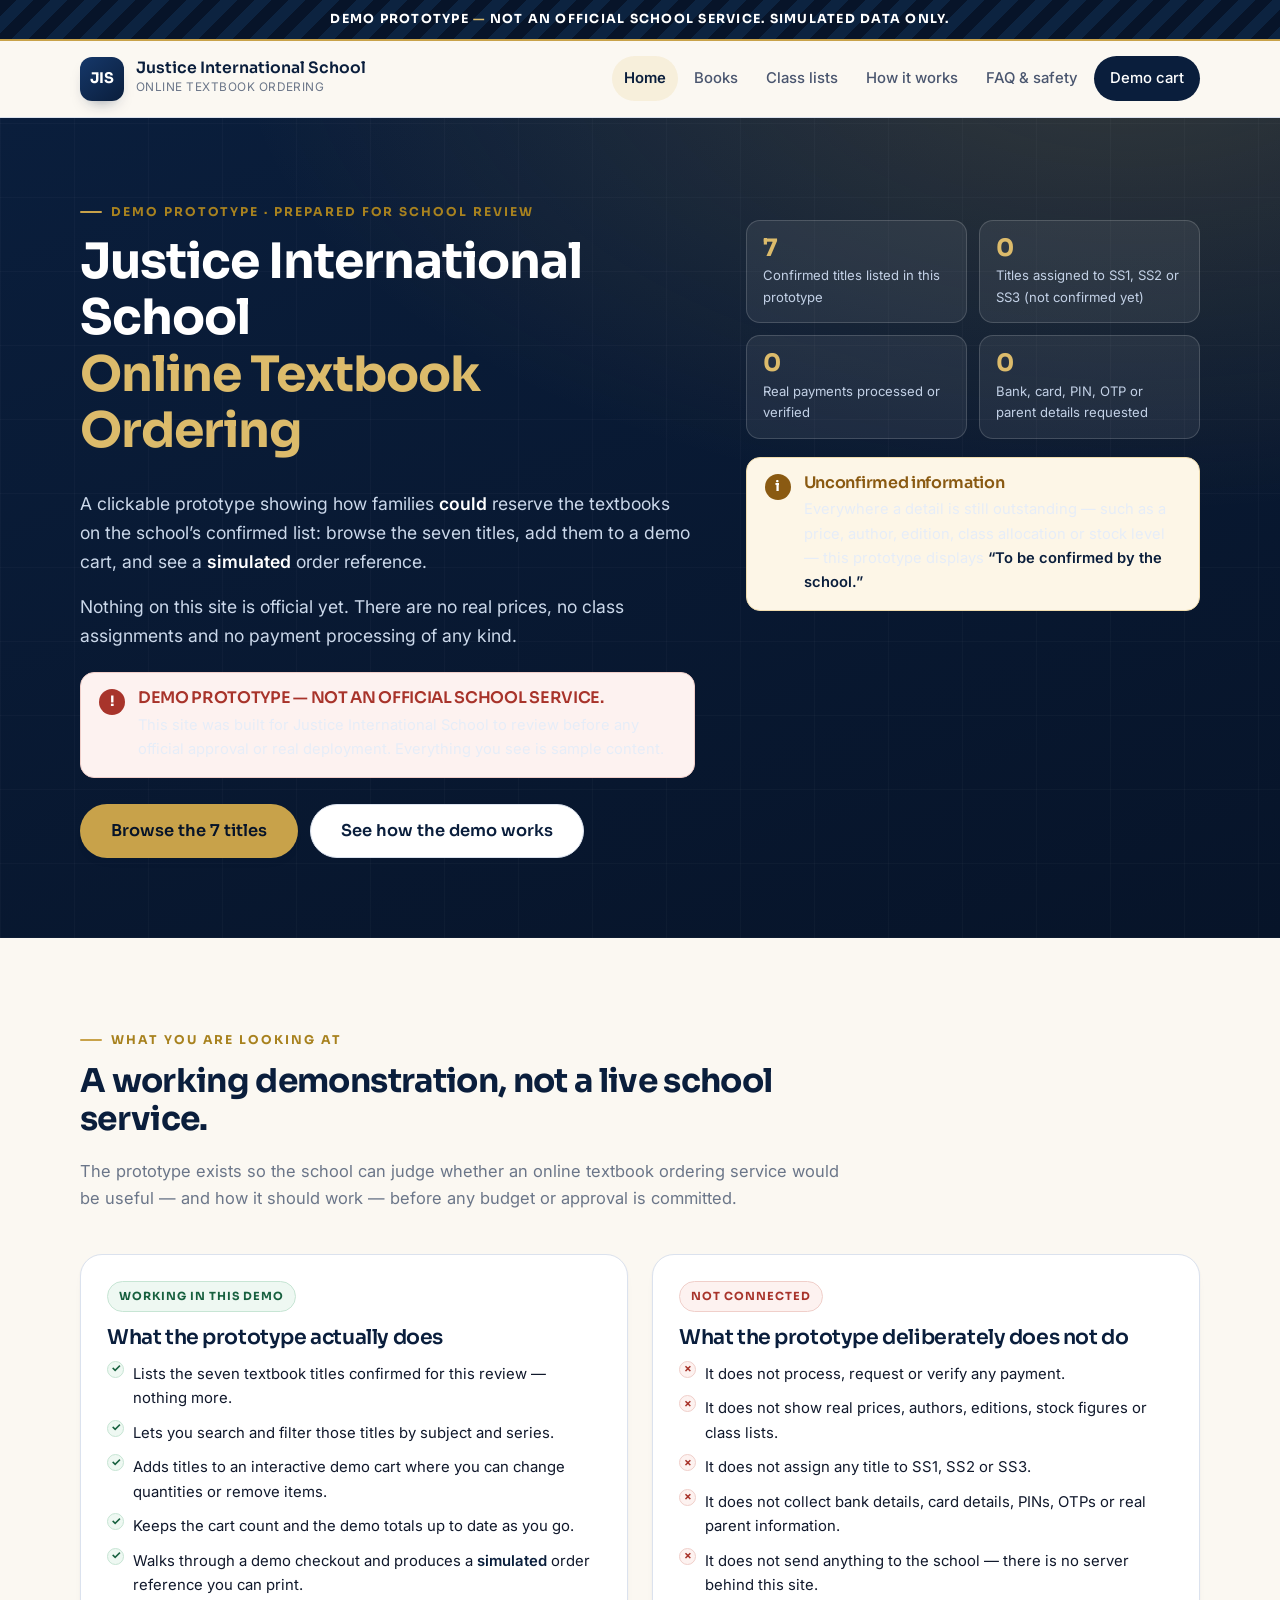
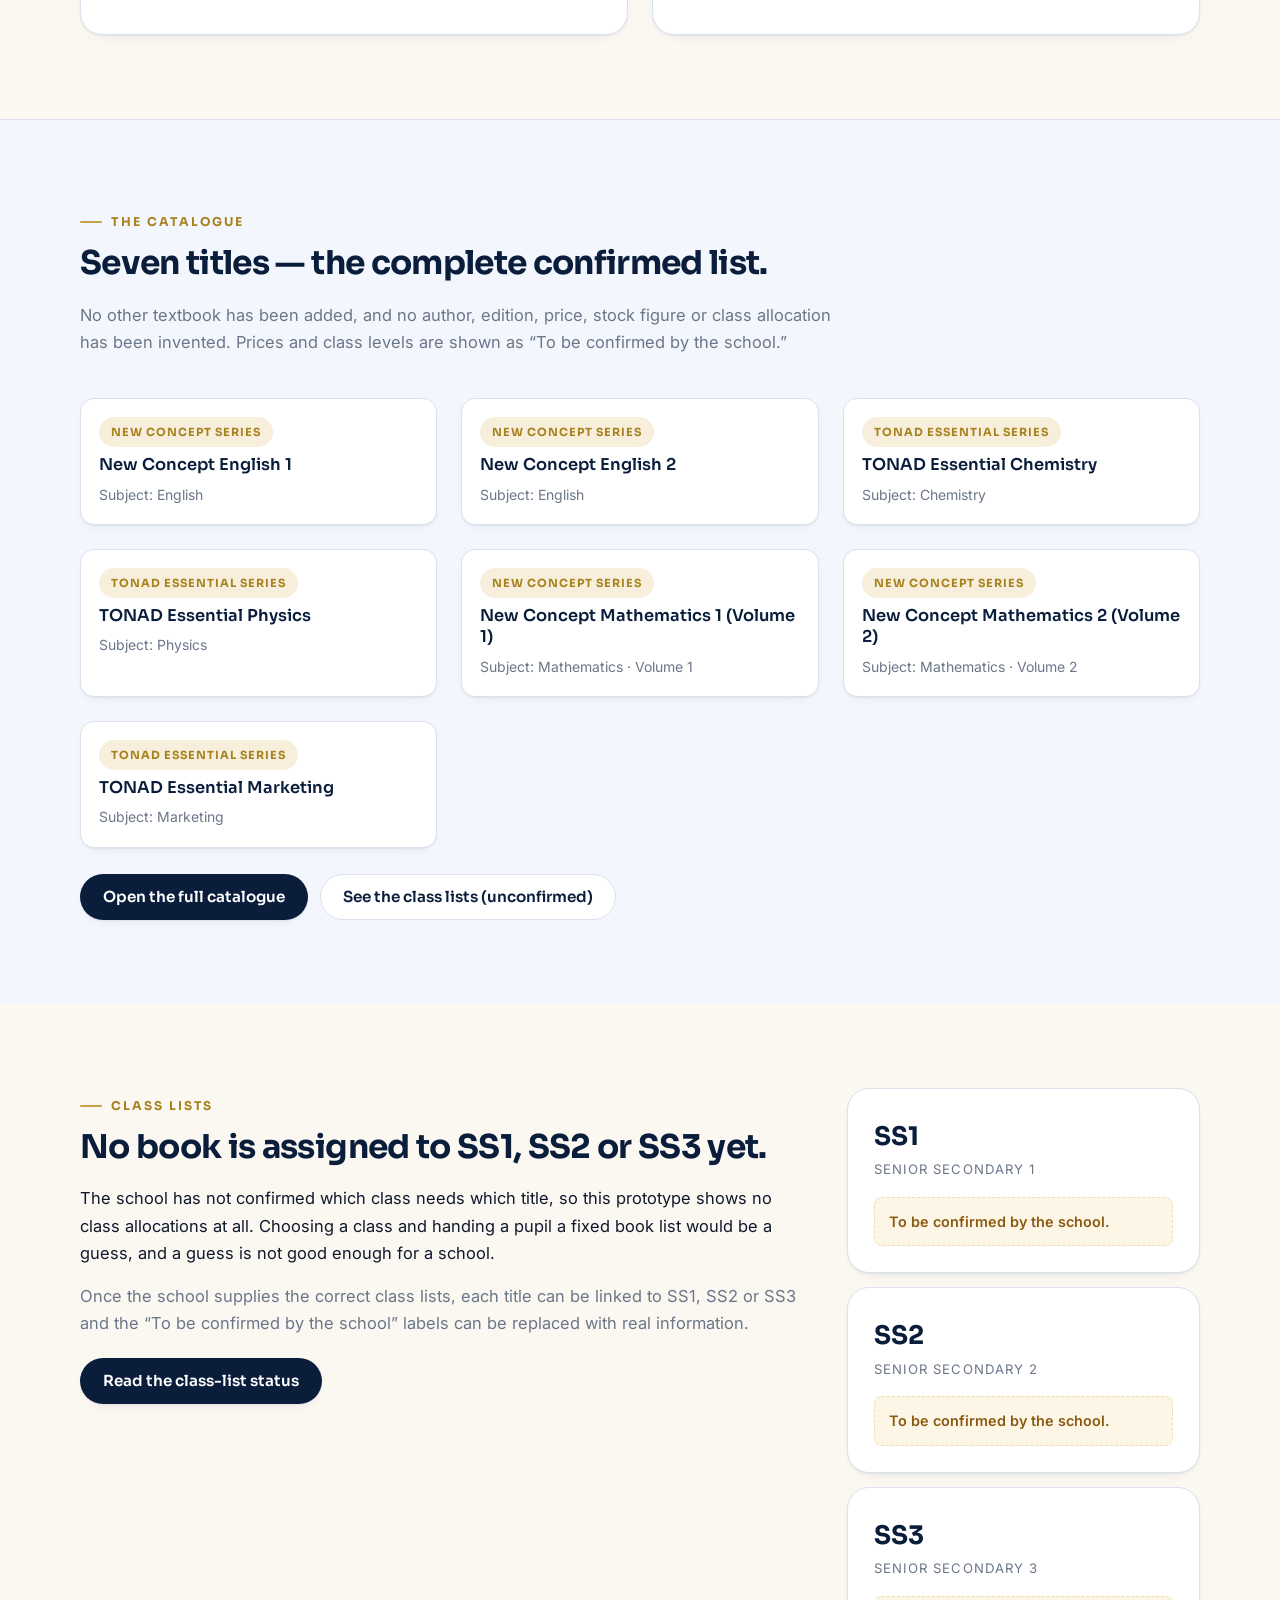
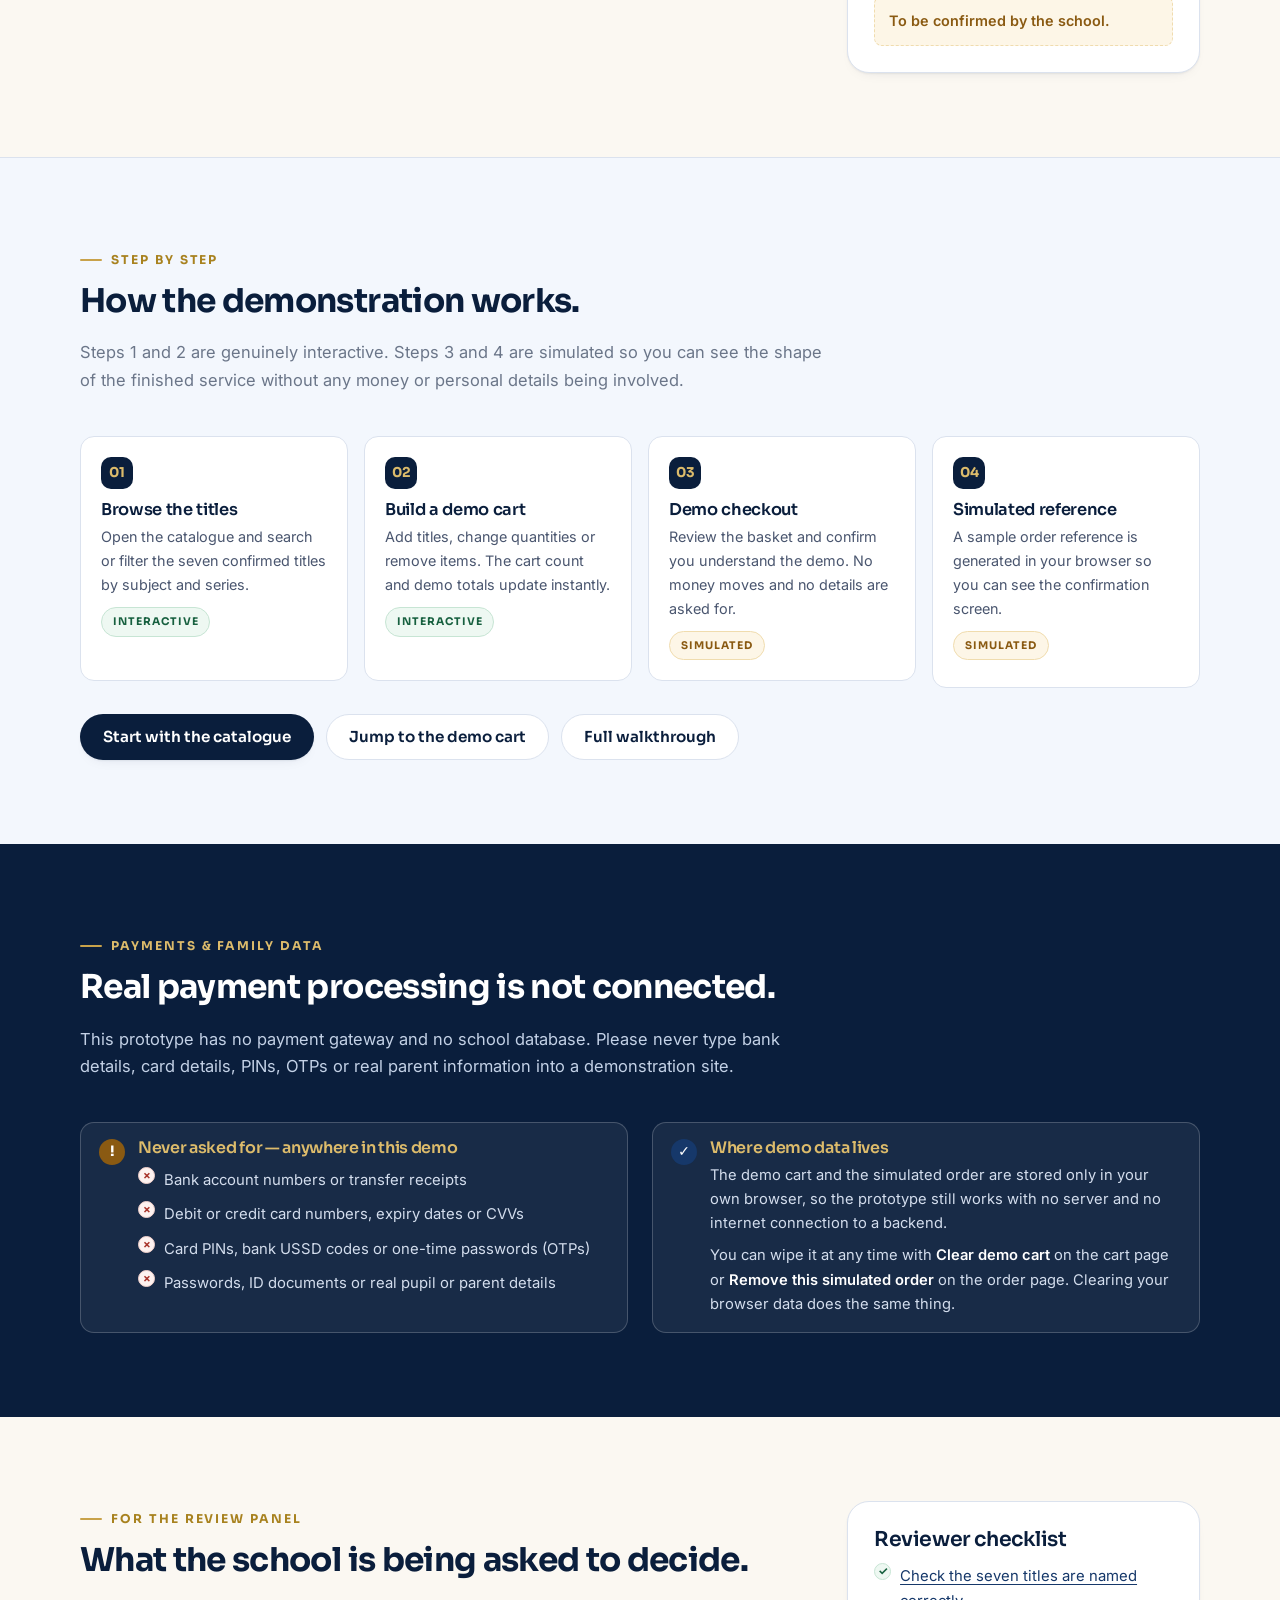
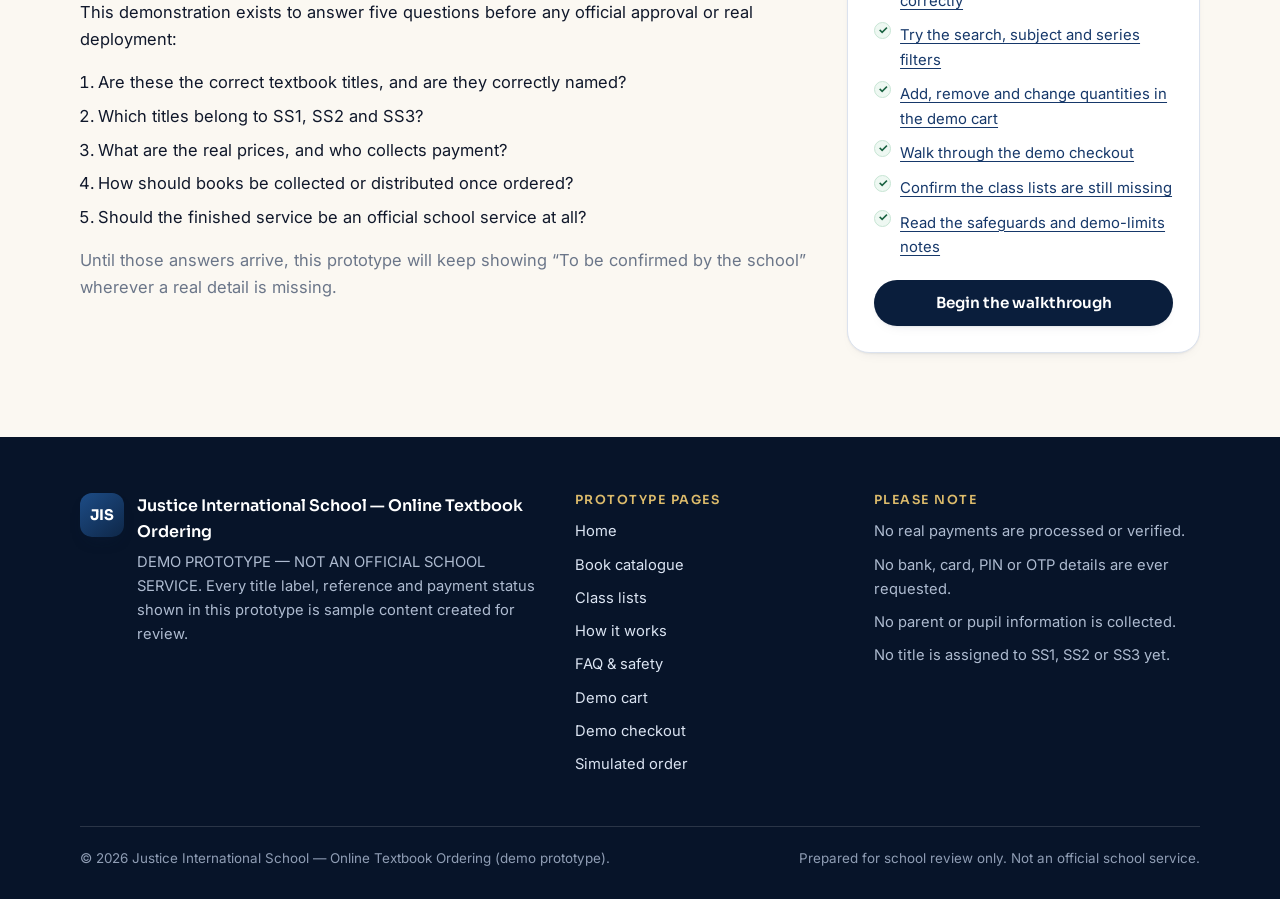
==== commit 8cee907c: "Build the Justice International School online textbook ordering demo prototype Refines the repositor" ====
--- a/index.html
+++ b/index.html
@@ -3,61 +3,43 @@
 <head>
 <meta charset="UTF-8" />
 <meta name="viewport" content="width=device-width, initial-scale=1" />
-<title>Paulix × VeloWeb — Design · Develop · Grow</title>
-<meta name="description" content="Paulix × VeloWeb is a two-craft studio in Nigeria: Paulix builds premium brand identities and graphics, VeloWeb engineers fast, elegant websites and online stores that grow brands." />
-<meta name="theme-color" content="#0B0B0D" />
-<link rel="canonical" href="https://troutdamian49-web.github.io/Paulix--veloweb-/" />
-
-<!-- Open Graph -->
-<meta property="og:type" content="website" />
-<meta property="og:title" content="Paulix × VeloWeb — Design · Develop · Grow" />
-<meta property="og:description" content="Design that turns heads. Code that grows brands. Brand identity, websites and e-commerce from one seamless studio." />
-<meta property="og:url" content="https://troutdamian49-web.github.io/Paulix--veloweb-/" />
-<meta property="og:image" content="https://troutdamian49-web.github.io/Paulix--veloweb-/assets/img/og.jpg" />
-<meta name="twitter:card" content="summary_large_image" />
-
+<title>Justice International School — Online Textbook Ordering (Demo Prototype)</title>
+<meta name="description" content="Demo prototype of an online textbook ordering service for Justice International School. Seven confirmed titles, an interactive demo cart and a simulated checkout for school review. Not an official school service." />
+<meta name="robots" content="noindex, nofollow" />
+<meta name="theme-color" content="#0a1e3c" />
 <link rel="icon" href="assets/favicon.svg" type="image/svg+xml" />
-<link rel="apple-touch-icon" href="assets/img/work-branding.jpg" />
-
 <link rel="preconnect" href="https://fonts.googleapis.com" />
 <link rel="preconnect" href="https://fonts.gstatic.com" crossorigin />
-<link href="https://fonts.googleapis.com/css2?family=Sora:wght@400;500;600;700;800&family=Inter:wght@300;400;500;600&display=swap" rel="stylesheet" />
+<link href="https://fonts.googleapis.com/css2?family=Sora:wght@600;700;800&family=Inter:wght@400;500;600&display=swap" rel="stylesheet" />
 <link rel="stylesheet" href="assets/css/styles.css" />
-
-<script type="application/ld+json">
-{
-  "@context": "https://schema.org",
-  "@type": "ProfessionalService",
-  "name": "Paulix × VeloWeb Studio",
-  "description": "Brand identity, web design, e-commerce and digital growth studio.",
-  "areaServed": "Nigeria",
-  "url": "https://troutdamian49-web.github.io/Paulix--veloweb-/",
-  "telephone": ["+2348061401149", "+2349053704825"],
-  "aggregateRating": { "@type": "AggregateRating", "ratingValue": "5.0", "reviewCount": "85" }
-}
-</script>
+<noscript><style>[data-reveal] { opacity: 1; transform: none; }</style></noscript>
 </head>
 <body>
-<a class="skip-link" href="#main">Skip to content</a>
+<a class="skip-link" href="#main">Skip to main content</a>
+
+<!-- ============ DEMO RIBBON ============ -->
+<div class="demo-ribbon" role="note">
+  <strong>DEMO PROTOTYPE</strong> <span>—</span> NOT AN OFFICIAL SCHOOL SERVICE. Simulated data only.
+</div>
 
 <!-- ============ HEADER ============ -->
 <header class="site-header" id="siteHeader">
   <div class="wrap header-inner">
-    <a class="brand" href="#home" aria-label="Paulix and VeloWeb home">
-      <span class="brand-mark">P<span>×</span>V</span>
+    <a class="brand" href="index.html" aria-label="Justice International School online textbook ordering — home">
+      <span class="brand-mark" aria-hidden="true">JIS</span>
       <span class="brand-text">
-        <strong>Paulix × VeloWeb</strong>
-        <small>Design · Develop · Grow</small>
+        <strong>Justice International School</strong>
+        <small>Online Textbook Ordering</small>
       </span>
     </a>
 
     <nav class="nav" id="nav" aria-label="Main">
-      <a href="#about">About</a>
-      <a href="#services">Services</a>
-      <a href="#process">Process</a>
-      <a href="#work">Work</a>
-      <a href="#testimonials">Reviews</a>
-      <a class="nav-cta" href="#contact">Start a project</a>
+      <a href="index.html">Home</a>
+      <a href="books.html">Books</a>
+      <a href="class-lists.html">Class lists</a>
+      <a href="how-it-works.html">How it works</a>
+      <a href="faq.html">FAQ &amp; safety</a>
+      <a class="nav-cart" href="cart.html">Demo cart <span class="cart-count" data-cart-count hidden>0</span></a>
     </nav>
 
     <button class="nav-toggle" id="navToggle" aria-label="Open menu" aria-expanded="false" aria-controls="nav">
@@ -69,389 +51,403 @@
 <main id="main">
 
   <!-- ============ HERO ============ -->
-  <section class="hero" id="home">
-    <div class="hero-glow" aria-hidden="true"></div>
-    <div class="hero-grid" aria-hidden="true"></div>
-    <div class="wrap hero-inner">
-      <p class="eyebrow reveal" data-reveal>Paulix × VeloWeb Studio</p>
-
-      <h1 class="reveal" data-reveal>
-        Design that turns heads.
-        <span class="line-2">Code that grows brands.</span>
-      </h1>
-
-      <p class="hero-copy reveal" data-reveal>
-        We are a two-craft studio: <strong>Paulix</strong> builds premium brand identities and
-        graphics, while <strong>VeloWeb</strong> engineers fast, elegant websites. One team to take
-        you from first impression to first-page results.
-      </p>
-
-      <div class="hero-actions reveal" data-reveal>
-        <a class="btn btn-primary" href="https://wa.me/2348061401149?text=Hello%20VeloWeb!%20I%27m%20interested%20in%20a%20website%20project."
-           target="_blank" rel="noopener">
-          <svg viewBox="0 0 24 24" aria-hidden="true"><path d="M12 2a10 10 0 0 0-8.6 15.1L2 22l5-1.3A10 10 0 1 0 12 2Zm5.3 14.1c-.2.6-1.3 1.2-1.8 1.2-.5.1-1 .1-1.7-.1a12 12 0 0 1-5-3.6c-.6-.8-1.2-1.8-1.2-2.6 0-.9.5-1.4.7-1.6.2-.2.4-.3.6-.3h.5c.2 0 .4 0 .5.4l.7 1.7c.1.2 0 .4-.1.5l-.3.4c-.1.1-.2.3 0 .5.3.5.7 1 1.2 1.4.5.4 1 .7 1.5.9.2.1.4 0 .5-.1l.6-.7c.2-.2.3-.2.5-.1l1.6.8c.3.1.4.2.4.3.1.3 0 .9-.2 1.5Z"/></svg>
-          WhatsApp VeloWeb
-        </a>
-        <a class="btn btn-ghost" href="https://wa.me/2349053704825?text=Hello%20Paulix!%20I%20need%20a%20design%20project."
-           target="_blank" rel="noopener">
-          <svg viewBox="0 0 24 24" aria-hidden="true"><path d="M12 2a10 10 0 0 0-8.6 15.1L2 22l5-1.3A10 10 0 1 0 12 2Zm5.3 14.1c-.2.6-1.3 1.2-1.8 1.2-.5.1-1 .1-1.7-.1a12 12 0 0 1-5-3.6c-.6-.8-1.2-1.8-1.2-2.6 0-.9.5-1.4.7-1.6.2-.2.4-.3.6-.3h.5c.2 0 .4 0 .5.4l.7 1.7c.1.2 0 .4-.1.5l-.3.4c-.1.1-.2.3 0 .5.3.5.7 1 1.2 1.4.5.4 1 .7 1.5.9.2.1.4 0 .5-.1l.6-.7c.2-.2.3-.2.5-.1l1.6.8c.3.1.4.2.4.3.1.3 0 .9-.2 1.5Z"/></svg>
-          WhatsApp Paulix
-        </a>
-      </div>
-
-      <div class="hero-proof reveal" data-reveal>
-        <span class="stars" aria-hidden="true">★★★★★</span>
-        <span><strong>5.0 rated</strong> — Trusted by 85+ brands across Nigeria &amp; beyond</span>
-      </div>
-    </div>
-
-    <div class="hero-stat-card reveal" data-reveal>
-      <span class="stat-num" data-count="120" data-suffix="+">120+</span>
-      <span class="stat-label">Projects shipped</span>
-    </div>
-  </section>
-
-  <!-- ============ MARQUEE ============ -->
-  <div class="marquee" aria-hidden="true">
-    <div class="marquee-track">
-      <span>Web Design</span><i>✦</i><span>Brand Identity</span><i>✦</i><span>E-Commerce</span><i>✦</i>
-      <span>Logo Design</span><i>✦</i><span>SEO &amp; Growth</span><i>✦</i><span>Flyers &amp; Posters</span><i>✦</i>
-      <span>UI / UX</span><i>✦</i><span>Social Media Design</span><i>✦</i>
-      <span>Web Design</span><i>✦</i><span>Brand Identity</span><i>✦</i><span>E-Commerce</span><i>✦</i>
-      <span>Logo Design</span><i>✦</i><span>SEO &amp; Growth</span><i>✦</i><span>Flyers &amp; Posters</span><i>✦</i>
-      <span>UI / UX</span><i>✦</i><span>Social Media Design</span><i>✦</i>
-    </div>
-  </div>
-
-  <!-- ============ ABOUT / TWO CRAFTS ============ -->
-  <section class="section" id="about">
-    <div class="wrap">
-      <header class="section-head reveal" data-reveal>
-        <p class="eyebrow">One team, two crafts</p>
-        <h2>Two specialists. One seamless studio.</h2>
-        <p class="section-copy">
-          Hire a designer and a developer separately — or get both under one roof, speaking one
-          language, shipping one vision.
+  <section class="hero">
+    <div class="wrap">
+      <div class="hero-grid">
+        <div>
+          <p class="eyebrow">Demo prototype · Prepared for school review</p>
+          <h1>
+            Justice International School
+            <span class="accent">Online Textbook Ordering</span>
+          </h1>
+          <p class="hero-copy">
+            A clickable prototype showing how families <strong>could</strong> reserve the textbooks on the
+            school&rsquo;s confirmed list: browse the seven titles, add them to a demo cart, and see a
+            <strong>simulated</strong> order reference.
+          </p>
+          <p class="hero-copy">
+            Nothing on this site is official yet. There are no real prices, no class assignments and no
+            payment processing of any kind.
+          </p>
+
+          <div class="callout callout-danger" style="margin:22px 0 26px">
+            <span class="callout-icon" aria-hidden="true">!</span>
+            <div>
+              <h4>DEMO PROTOTYPE — NOT AN OFFICIAL SCHOOL SERVICE.</h4>
+              <p>This site was built for Justice International School to review before any official approval or real deployment. Everything you see is sample content.</p>
+            </div>
+          </div>
+
+          <div class="btn-row">
+            <a class="btn btn-gold btn-lg" href="books.html">Browse the 7 titles</a>
+            <a class="btn btn-ghost btn-lg" href="how-it-works.html">See how the demo works</a>
+          </div>
+        </div>
+
+        <div>
+          <div class="card" data-home-cart-note hidden>
+            <p class="eyebrow" style="margin-bottom:8px">Demo cart in progress</p>
+            <p><strong data-home-copies>0</strong> <span data-cart-count-label>0 copies in demo cart</span> — still a simulation, nothing has been ordered.</p>
+            <p style="margin-top:14px"><a class="btn btn-primary btn-block" href="cart.html">Open the demo cart</a></p>
+          </div>
+
+          <div class="status-strip">
+            <div class="status-item">
+              <span class="status-num">7</span>
+              <span class="status-label">Confirmed titles listed in this prototype</span>
+            </div>
+            <div class="status-item">
+              <span class="status-num">0</span>
+              <span class="status-label">Titles assigned to SS1, SS2 or SS3 (not confirmed yet)</span>
+            </div>
+            <div class="status-item">
+              <span class="status-num">0</span>
+              <span class="status-label">Real payments processed or verified</span>
+            </div>
+            <div class="status-item">
+              <span class="status-num">0</span>
+              <span class="status-label">Bank, card, PIN, OTP or parent details requested</span>
+            </div>
+          </div>
+
+          <div class="callout callout-warn" style="margin-top:18px">
+            <span class="callout-icon" aria-hidden="true">i</span>
+            <div>
+              <h4>Unconfirmed information</h4>
+              <p>Everywhere a detail is still outstanding — such as a price, author, edition, class allocation or stock level — this prototype displays <strong>&ldquo;To be confirmed by the school.&rdquo;</strong></p>
+            </div>
+          </div>
+        </div>
+      </div>
+    </div>
+  </section>
+
+  <!-- ============ WHAT THIS PROTOTYPE DOES ============ -->
+  <section class="section" id="about-demo">
+    <div class="wrap">
+      <header class="section-head" data-reveal>
+        <p class="eyebrow">What you are looking at</p>
+        <h2>A working demonstration, not a live school service.</h2>
+        <p class="section-copy muted">
+          The prototype exists so the school can judge whether an online textbook ordering service would
+          be useful — and how it should work — before any budget or approval is committed.
         </p>
       </header>
 
-      <div class="craft-grid">
-        <article class="craft-card craft-dev reveal" data-reveal>
-          <div class="craft-top">
-            <span class="craft-badge">VeloWeb</span>
-            <span class="craft-role">Development</span>
-          </div>
-          <p class="craft-copy">
-            Websites, online stores and digital experiences engineered for speed, search engines and
-            sales. Your business, live and earning on the internet.
-          </p>
-          <ul class="ticks">
-            <li>Business &amp; portfolio websites</li>
-            <li>E-commerce with local payments</li>
-            <li>SEO, hosting &amp; maintenance</li>
+      <div class="grid grid-2">
+        <div class="card" data-reveal>
+          <span class="tag tag-ok">Working in this demo</span>
+          <h3 style="margin-top:14px">What the prototype actually does</h3>
+          <ul class="tick-list">
+            <li>Lists the seven textbook titles confirmed for this review — nothing more.</li>
+            <li>Lets you search and filter those titles by subject and series.</li>
+            <li>Adds titles to an interactive demo cart where you can change quantities or remove items.</li>
+            <li>Keeps the cart count and the demo totals up to date as you go.</li>
+            <li>Walks through a demo checkout and produces a <strong>simulated</strong> order reference you can print.</li>
           </ul>
-          <a class="link-arrow" href="https://wa.me/2348061401149?text=Hello%20VeloWeb!%20I%27m%20interested%20in%20a%20website%20project."
-             target="_blank" rel="noopener">0806 140 1149 <span aria-hidden="true">→</span></a>
-        </article>
-
-        <article class="craft-card craft-design reveal" data-reveal>
-          <div class="craft-top">
-            <span class="craft-badge alt">PAULIX<sup>®</sup></span>
-            <span class="craft-role">Design</span>
-          </div>
-          <p class="craft-copy">
-            Logos, brand identities and graphics with a premium edge. Paulix gives your business a
-            face people remember and trust.
-          </p>
-          <ul class="ticks">
-            <li>Logo &amp; full brand identity</li>
-            <li>Flyers, posters &amp; print</li>
-            <li>Social media content design</li>
+        </div>
+
+        <div class="card" data-reveal>
+          <span class="tag tag-demo">Not connected</span>
+          <h3 style="margin-top:14px">What the prototype deliberately does not do</h3>
+          <ul class="not-list">
+            <li>It does not process, request or verify any payment.</li>
+            <li>It does not show real prices, authors, editions, stock figures or class lists.</li>
+            <li>It does not assign any title to SS1, SS2 or SS3.</li>
+            <li>It does not collect bank details, card details, PINs, OTPs or real parent information.</li>
+            <li>It does not send anything to the school — there is no server behind this site.</li>
           </ul>
-          <a class="link-arrow" href="https://wa.me/2349053704825?text=Hello%20Paulix!%20I%20need%20a%20design%20project."
-             target="_blank" rel="noopener">0905 370 4825 <span aria-hidden="true">→</span></a>
-        </article>
-      </div>
-    </div>
-  </section>
-
-  <!-- ============ SERVICES ============ -->
-  <section class="section section-dark" id="services">
-    <div class="wrap">
-      <header class="section-head reveal" data-reveal>
-        <p class="eyebrow">What we do</p>
-        <h2>Everything your brand needs, under one roof.</h2>
+        </div>
+      </div>
+    </div>
+  </section>
+
+  <!-- ============ THE SEVEN TITLES ============ -->
+  <section class="section section-alt section-line" id="titles">
+    <div class="wrap">
+      <header class="section-head" data-reveal>
+        <p class="eyebrow">The catalogue</p>
+        <h2>Seven titles — the complete confirmed list.</h2>
+        <p class="section-copy muted">
+          No other textbook has been added, and no author, edition, price, stock figure or class
+          allocation has been invented. Prices and class levels are shown as
+          &ldquo;To be confirmed by the school.&rdquo;
+        </p>
       </header>
 
-      <div class="services-grid">
-        <article class="service reveal" data-reveal>
-          <span class="service-tag">VeloWeb</span>
-          <h3>Web Design &amp; Development</h3>
-          <p>Fast, responsive, conversion-focused websites engineered to make your business look
-            world-class on every screen.</p>
-        </article>
-        <article class="service reveal" data-reveal>
-          <span class="service-tag">VeloWeb</span>
-          <h3>E-Commerce Stores</h3>
-          <p>Online stores that sell while you sleep — product pages, secure checkout and payment
-            integration done right.</p>
-        </article>
-        <article class="service reveal" data-reveal>
-          <span class="service-tag">VeloWeb</span>
-          <h3>SEO &amp; Digital Growth</h3>
-          <p>Get found on Google and turn traffic into paying customers with data-driven growth
-            strategy.</p>
-        </article>
-        <article class="service reveal" data-reveal>
-          <span class="service-tag alt">Paulix</span>
-          <h3>Brand Identity &amp; Logos</h3>
-          <p>Memorable logos and complete brand systems that give your business a premium,
-            unmistakable face.</p>
-        </article>
-        <article class="service reveal" data-reveal>
-          <span class="service-tag alt">Paulix</span>
-          <h3>Flyers, Posters &amp; Print</h3>
-          <p>Scroll-stopping flyers, banners and print materials designed to move people to
-            action.</p>
-        </article>
-        <article class="service reveal" data-reveal>
-          <span class="service-tag alt">Paulix</span>
-          <h3>Social Media Design</h3>
-          <p>Cohesive, branded content kits that keep your feed looking sharp and your audience
-            engaged.</p>
-        </article>
-      </div>
-    </div>
-  </section>
-
-  <!-- ============ PROCESS ============ -->
-  <section class="section" id="process">
-    <div class="wrap">
-      <header class="section-head reveal" data-reveal>
-        <p class="eyebrow">How we work</p>
-        <h2>From first message to full launch.</h2>
+      <div class="grid grid-3">
+        <a class="title-card" href="books.html#new-concept-english-1">
+          <span class="tag tag-gold">New Concept series</span>
+          <strong>New Concept English 1</strong>
+          <span class="small muted">Subject: English</span>
+        </a>
+        <a class="title-card" href="books.html#new-concept-english-2">
+          <span class="tag tag-gold">New Concept series</span>
+          <strong>New Concept English 2</strong>
+          <span class="small muted">Subject: English</span>
+        </a>
+        <a class="title-card" href="books.html#tonad-essential-chemistry">
+          <span class="tag tag-gold">TONAD Essential series</span>
+          <strong>TONAD Essential Chemistry</strong>
+          <span class="small muted">Subject: Chemistry</span>
+        </a>
+        <a class="title-card" href="books.html#tonad-essential-physics">
+          <span class="tag tag-gold">TONAD Essential series</span>
+          <strong>TONAD Essential Physics</strong>
+          <span class="small muted">Subject: Physics</span>
+        </a>
+        <a class="title-card" href="books.html#new-concept-mathematics-1-volume-1">
+          <span class="tag tag-gold">New Concept series</span>
+          <strong>New Concept Mathematics 1 (Volume 1)</strong>
+          <span class="small muted">Subject: Mathematics · Volume 1</span>
+        </a>
+        <a class="title-card" href="books.html#new-concept-mathematics-2-volume-2">
+          <span class="tag tag-gold">New Concept series</span>
+          <strong>New Concept Mathematics 2 (Volume 2)</strong>
+          <span class="small muted">Subject: Mathematics · Volume 2</span>
+        </a>
+        <a class="title-card" href="books.html#tonad-essential-marketing">
+          <span class="tag tag-gold">TONAD Essential series</span>
+          <strong>TONAD Essential Marketing</strong>
+          <span class="small muted">Subject: Marketing</span>
+        </a>
+      </div>
+
+      <p class="btn-row" style="margin-top:26px">
+        <a class="btn btn-primary" href="books.html">Open the full catalogue</a>
+        <a class="btn btn-ghost" href="class-lists.html">See the class lists (unconfirmed)</a>
+      </p>
+    </div>
+  </section>
+
+  <!-- ============ CLASS LISTS ============ -->
+  <section class="section" id="class-lists">
+    <div class="wrap">
+      <div class="split">
+        <div>
+          <p class="eyebrow">Class lists</p>
+          <h2>No book is assigned to SS1, SS2 or SS3 yet.</h2>
+          <p>
+            The school has not confirmed which class needs which title, so this prototype shows no class
+            allocations at all. Choosing a class and handing a pupil a fixed book list would be a guess,
+            and a guess is not good enough for a school.
+          </p>
+          <p class="muted">
+            Once the school supplies the correct class lists, each title can be linked to SS1, SS2 or SS3 and
+            the &ldquo;To be confirmed by the school&rdquo; labels can be replaced with real information.
+          </p>
+          <p class="btn-row" style="margin-top:20px">
+            <a class="btn btn-primary" href="class-lists.html">Read the class-list status</a>
+          </p>
+        </div>
+
+        <div class="grid" style="gap:14px">
+          <div class="card class-card">
+            <p class="class-code">SS1</p>
+            <p class="class-sub">Senior Secondary 1</p>
+            <p class="unconfirmed">To be confirmed by the school.</p>
+          </div>
+          <div class="card class-card">
+            <p class="class-code">SS2</p>
+            <p class="class-sub">Senior Secondary 2</p>
+            <p class="unconfirmed">To be confirmed by the school.</p>
+          </div>
+          <div class="card class-card">
+            <p class="class-code">SS3</p>
+            <p class="class-sub">Senior Secondary 3</p>
+            <p class="unconfirmed">To be confirmed by the school.</p>
+          </div>
+        </div>
+      </div>
+    </div>
+  </section>
+
+  <!-- ============ HOW THE DEMO WORKS ============ -->
+  <section class="section section-alt section-line" id="how-it-works">
+    <div class="wrap">
+      <header class="section-head" data-reveal>
+        <p class="eyebrow">Step by step</p>
+        <h2>How the demonstration works.</h2>
+        <p class="section-copy muted">
+          Steps 1 and 2 are genuinely interactive. Steps 3 and 4 are simulated so you can see the shape of
+          the finished service without any money or personal details being involved.
+        </p>
       </header>
 
       <ol class="steps">
-        <li class="step reveal" data-reveal>
+        <li class="step">
           <span class="step-num">01</span>
-          <h3>Discover</h3>
-          <p>We learn your business, audience and goals on a quick WhatsApp or video call — no
-            jargon, just clarity.</p>
+          <h3>Browse the titles</h3>
+          <p>Open the catalogue and search or filter the seven confirmed titles by subject and series.</p>
+          <span class="tag tag-ok">Interactive</span>
         </li>
-        <li class="step reveal" data-reveal>
+        <li class="step">
           <span class="step-num">02</span>
-          <h3>Design</h3>
-          <p>Paulix crafts the visual identity and interface concepts. You review, we refine until
-            it&rsquo;s unmistakably yours.</p>
+          <h3>Build a demo cart</h3>
+          <p>Add titles, change quantities or remove items. The cart count and demo totals update instantly.</p>
+          <span class="tag tag-ok">Interactive</span>
         </li>
-        <li class="step reveal" data-reveal>
+        <li class="step">
           <span class="step-num">03</span>
-          <h3>Develop</h3>
-          <p>VeloWeb engineers the design into a fast, secure, responsive build — tested across
-            every device.</p>
+          <h3>Demo checkout</h3>
+          <p>Review the basket and confirm you understand the demo. No money moves and no details are asked for.</p>
+          <span class="tag tag-sim">Simulated</span>
         </li>
-        <li class="step reveal" data-reveal>
+        <li class="step">
           <span class="step-num">04</span>
-          <h3>Deploy &amp; Grow</h3>
-          <p>We launch, monitor and keep optimising with SEO, fresh creatives and growth support
-            that compounds.</p>
+          <h3>Simulated reference</h3>
+          <p>A sample order reference is generated in your browser so you can see the confirmation screen.</p>
+          <span class="tag tag-sim">Simulated</span>
         </li>
       </ol>
 
-      <div class="stats" id="stats">
-        <div class="stat reveal" data-reveal>
-          <span class="stat-num" data-count="120" data-suffix="+">0+</span>
-          <span class="stat-label">Projects delivered</span>
-        </div>
-        <div class="stat reveal" data-reveal>
-          <span class="stat-num" data-count="85" data-suffix="+">0+</span>
-          <span class="stat-label">Happy clients</span>
-        </div>
-        <div class="stat reveal" data-reveal>
-          <span class="stat-num" data-count="5" data-suffix="+">0+</span>
-          <span class="stat-label">Years of craft</span>
-        </div>
-        <div class="stat reveal" data-reveal>
-          <span class="stat-num" data-count="100" data-suffix="%">0%</span>
-          <span class="stat-label">Client satisfaction</span>
-        </div>
-      </div>
-    </div>
-  </section>
-
-  <!-- ============ WORK ============ -->
-  <section class="section section-dark" id="work">
-    <div class="wrap">
-      <header class="section-head section-head-row reveal" data-reveal>
+      <p class="btn-row" style="margin-top:26px">
+        <a class="btn btn-primary" href="books.html">Start with the catalogue</a>
+        <a class="btn btn-ghost" href="cart.html">Jump to the demo cart</a>
+        <a class="btn btn-ghost" href="how-it-works.html">Full walkthrough</a>
+      </p>
+    </div>
+  </section>
+
+  <!-- ============ SAFETY ============ -->
+  <section class="section section-dark" id="safety">
+    <div class="wrap">
+      <header class="section-head">
+        <p class="eyebrow">Payments &amp; family data</p>
+        <h2>Real payment processing is not connected.</h2>
+        <p class="section-copy" style="color:#c3d1e6">
+          This prototype has no payment gateway and no school database. Please never type bank details,
+          card details, PINs, OTPs or real parent information into a demonstration site.
+        </p>
+      </header>
+
+      <div class="grid grid-2">
+        <div class="callout callout-warn">
+          <span class="callout-icon" aria-hidden="true">!</span>
+          <div>
+            <h4>Never asked for — anywhere in this demo</h4>
+            <ul class="not-list" style="margin-top:10px">
+              <li>Bank account numbers or transfer receipts</li>
+              <li>Debit or credit card numbers, expiry dates or CVVs</li>
+              <li>Card PINs, bank USSD codes or one-time passwords (OTPs)</li>
+              <li>Passwords, ID documents or real pupil or parent details</li>
+            </ul>
+          </div>
+        </div>
+
+        <div class="callout callout-info">
+          <span class="callout-icon" aria-hidden="true">✓</span>
+          <div>
+            <h4>Where demo data lives</h4>
+            <p>
+              The demo cart and the simulated order are stored only in your own browser, so the prototype
+              still works with no server and no internet connection to a backend.
+            </p>
+            <p>
+              You can wipe it at any time with <strong>Clear demo cart</strong> on the cart page or
+              <strong>Remove this simulated order</strong> on the order page. Clearing your browser data
+              does the same thing.
+            </p>
+          </div>
+        </div>
+      </div>
+    </div>
+  </section>
+
+  <!-- ============ FOR REVIEWERS ============ -->
+  <section class="section" id="reviewers">
+    <div class="wrap">
+      <div class="split">
         <div>
-          <p class="eyebrow">Selected work</p>
-          <h2>Recent projects we&rsquo;re proud of.</h2>
-        </div>
-        <a class="btn btn-ghost btn-sm" href="https://wa.me/2348061401149?text=Hello!%20I%27d%20like%20to%20see%20your%20full%20portfolio."
-           target="_blank" rel="noopener">View portfolio</a>
-      </header>
-
-      <div class="work-grid">
-        <a class="work-card reveal" data-reveal
-           href="https://wa.me/2348061401149?text=Hello%20VeloWeb!%20I%27d%20like%20an%20e-commerce%20store%20like%20Aurelius%20Watches."
-           target="_blank" rel="noopener">
-          <div class="work-media">
-            <img src="assets/img/work-ecommerce.jpg" alt="Aurelius Watches e-commerce project — luxury watch product photography"
-                 width="1600" height="1000" loading="lazy" decoding="async" />
-          </div>
-          <div class="work-meta">
-            <span class="work-cat">Web · VeloWeb</span>
-            <h3>Aurelius Watches — E-Commerce</h3>
-          </div>
-        </a>
-
-        <a class="work-card reveal" data-reveal
-           href="https://wa.me/2349053704825?text=Hello%20Paulix!%20I%27d%20like%20a%20brand%20identity%20like%20Monogram."
-           target="_blank" rel="noopener">
-          <div class="work-media">
-            <img src="assets/img/work-branding.jpg" alt="Monogram brand identity project — stationery and logo system flat lay"
-                 width="1600" height="1000" loading="lazy" decoding="async" />
-          </div>
-          <div class="work-meta">
-            <span class="work-cat">Branding · Paulix</span>
-            <h3>Monogram — Brand Identity</h3>
-          </div>
-        </a>
-
-        <a class="work-card reveal" data-reveal
-           href="https://wa.me/2348061401149?text=Hello%20VeloWeb!%20I%27d%20like%20a%20product%20UI%20like%20Koba%20Finance."
-           target="_blank" rel="noopener">
-          <div class="work-media">
-            <img src="assets/img/work-fintech.jpg" alt="Koba Finance mobile app UI project — fintech dashboard on two smartphones"
-                 width="1600" height="1000" loading="lazy" decoding="async" />
-          </div>
-          <div class="work-meta">
-            <span class="work-cat">Web · VeloWeb</span>
-            <h3>Koba Finance — Mobile App UI</h3>
-          </div>
-        </a>
-      </div>
-    </div>
-  </section>
-
-  <!-- ============ TESTIMONIALS ============ -->
-  <section class="section" id="testimonials">
-    <div class="wrap">
-      <header class="section-head reveal" data-reveal>
-        <p class="eyebrow">Client words</p>
-        <h2>Results our clients talk about.</h2>
-      </header>
-
-      <div class="quotes">
-        <figure class="quote reveal" data-reveal>
-          <span class="quote-mark" aria-hidden="true">&rdquo;</span>
-          <blockquote>VeloWeb rebuilt our online store and sales jumped 40% in the first two months.
-            The site is fast, elegant and our customers keep complimenting it.</blockquote>
-          <figcaption>
-            <span class="avatar" aria-hidden="true">A</span>
-            <span><strong>Adaeze Okafor</strong><small>Founder, Aurelius Watches</small></span>
-          </figcaption>
-        </figure>
-
-        <figure class="quote reveal" data-reveal>
-          <span class="quote-mark" aria-hidden="true">&rdquo;</span>
-          <blockquote>Paulix gave our brand a face we&rsquo;re genuinely proud of. The logo, cards and
-            flyers all feel premium — people now take us seriously before we even speak.</blockquote>
-          <figcaption>
-            <span class="avatar" aria-hidden="true">T</span>
-            <span><strong>Tunde Bakare</strong><small>CEO, Saffron House</small></span>
-          </figcaption>
-        </figure>
-
-        <figure class="quote reveal" data-reveal>
-          <span class="quote-mark" aria-hidden="true">&rdquo;</span>
-          <blockquote>One team handled everything — logo, website, socials. Having Paulix and VeloWeb
-            under one roof saved us weeks of back-and-forth.</blockquote>
-          <figcaption>
-            <span class="avatar" aria-hidden="true">C</span>
-            <span><strong>Chiamaka Eze</strong><small>Director, Koba Finance</small></span>
-          </figcaption>
-        </figure>
-
-        <figure class="quote reveal" data-reveal>
-          <span class="quote-mark" aria-hidden="true">&rdquo;</span>
-          <blockquote>Professional, fast and honest about timelines. Our event posters sold out the
-            venue two weeks in a row. That&rsquo;s all the review you need.</blockquote>
-          <figcaption>
-            <span class="avatar" aria-hidden="true">E</span>
-            <span><strong>Emeka Nwosu</strong><small>Promoter, Afrobeat Nights</small></span>
-          </figcaption>
-        </figure>
-      </div>
-    </div>
-  </section>
-
-  <!-- ============ CONTACT ============ -->
-  <section class="section section-cta" id="contact">
-    <div class="wrap cta-inner">
-      <div class="reveal" data-reveal>
-        <p class="eyebrow">Let&rsquo;s build</p>
-        <h2>Ready to look like the best in your field?</h2>
-        <p class="section-copy">
-          Tell us what you&rsquo;re building. We&rsquo;ll reply on WhatsApp with clear next steps,
-          honest timelines and a price — usually within a few hours.
-        </p>
-      </div>
-
-      <div class="cta-actions reveal" data-reveal>
-        <a class="btn btn-primary btn-lg" href="https://wa.me/2348061401149?text=Hello%20VeloWeb!%20I%27m%20interested%20in%20a%20website%20project."
-           target="_blank" rel="noopener">
-          <svg viewBox="0 0 24 24" aria-hidden="true"><path d="M12 2a10 10 0 0 0-8.6 15.1L2 22l5-1.3A10 10 0 1 0 12 2Zm5.3 14.1c-.2.6-1.3 1.2-1.8 1.2-.5.1-1 .1-1.7-.1a12 12 0 0 1-5-3.6c-.6-.8-1.2-1.8-1.2-2.6 0-.9.5-1.4.7-1.6.2-.2.4-.3.6-.3h.5c.2 0 .4 0 .5.4l.7 1.7c.1.2 0 .4-.1.5l-.3.4c-.1.1-.2.3 0 .5.3.5.7 1 1.2 1.4.5.4 1 .7 1.5.9.2.1.4 0 .5-.1l.6-.7c.2-.2.3-.2.5-.1l1.6.8c.3.1.4.2.4.3.1.3 0 .9-.2 1.5Z"/></svg>
-          Chat with VeloWeb
-        </a>
-        <a class="btn btn-ghost btn-lg" href="https://wa.me/2349053704825?text=Hello%20Paulix!%20I%20need%20a%20design%20project."
-           target="_blank" rel="noopener">
-          <svg viewBox="0 0 24 24" aria-hidden="true"><path d="M12 2a10 10 0 0 0-8.6 15.1L2 22l5-1.3A10 10 0 1 0 12 2Zm5.3 14.1c-.2.6-1.3 1.2-1.8 1.2-.5.1-1 .1-1.7-.1a12 12 0 0 1-5-3.6c-.6-.8-1.2-1.8-1.2-2.6 0-.9.5-1.4.7-1.6.2-.2.4-.3.6-.3h.5c.2 0 .4 0 .5.4l.7 1.7c.1.2 0 .4-.1.5l-.3.4c-.1.1-.2.3 0 .5.3.5.7 1 1.2 1.4.5.4 1 .7 1.5.9.2.1.4 0 .5-.1l.6-.7c.2-.2.3-.2.5-.1l1.6.8c.3.1.4.2.4.3.1.3 0 .9-.2 1.5Z"/></svg>
-          Chat with Paulix
-        </a>
-
-        <div class="contact-lines">
-          <span><strong>VeloWeb</strong> <a href="tel:+2348061401149">0806 140 1149</a></span>
-          <span><strong>Paulix</strong> <a href="tel:+2349053704825">0905 370 4825</a></span>
-          <span><strong>Studio</strong> Abuja, Nigeria — working with clients worldwide</span>
-        </div>
-      </div>
-    </div>
-  </section>
+          <p class="eyebrow">For the review panel</p>
+          <h2>What the school is being asked to decide.</h2>
+          <p>
+            This demonstration exists to answer five questions before any official approval or real
+            deployment:
+          </p>
+          <ol>
+            <li>Are these the correct textbook titles, and are they correctly named?</li>
+            <li>Which titles belong to SS1, SS2 and SS3?</li>
+            <li>What are the real prices, and who collects payment?</li>
+            <li>How should books be collected or distributed once ordered?</li>
+            <li>Should the finished service be an official school service at all?</li>
+          </ol>
+          <p class="muted">
+            Until those answers arrive, this prototype will keep showing
+            &ldquo;To be confirmed by the school&rdquo; wherever a real detail is missing.
+          </p>
+        </div>
+
+        <div class="card" data-reveal>
+          <h3>Reviewer checklist</h3>
+          <ul class="tick-list">
+            <li><a href="books.html">Check the seven titles are named correctly</a></li>
+            <li><a href="books.html">Try the search, subject and series filters</a></li>
+            <li><a href="cart.html">Add, remove and change quantities in the demo cart</a></li>
+            <li><a href="checkout.html">Walk through the demo checkout</a></li>
+            <li><a href="class-lists.html">Confirm the class lists are still missing</a></li>
+            <li><a href="faq.html">Read the safeguards and demo-limits notes</a></li>
+          </ul>
+          <p class="btn-row" style="margin-top:20px">
+            <a class="btn btn-primary btn-block" href="books.html">Begin the walkthrough</a>
+          </p>
+        </div>
+      </div>
+    </div>
+  </section>
+
 </main>
 
 <!-- ============ FOOTER ============ -->
 <footer class="site-footer">
-  <div class="wrap footer-inner">
-    <div class="footer-brand">
-      <span class="brand-mark">P<span>×</span>V</span>
-      <div>
-        <strong>Paulix × VeloWeb Studio</strong>
-        <p>Design that turns heads. Code that grows brands.</p>
-      </div>
-    </div>
-
-    <nav class="footer-nav" aria-label="Footer">
-      <a href="#about">About</a>
-      <a href="#services">Services</a>
-      <a href="#process">Process</a>
-      <a href="#work">Work</a>
-      <a href="#testimonials">Reviews</a>
-      <a href="#contact">Contact</a>
-    </nav>
+  <div class="wrap">
+    <div class="footer-grid">
+      <div class="footer-brand">
+        <span class="brand-mark" aria-hidden="true">JIS</span>
+        <div>
+          <strong>Justice International School — Online Textbook Ordering</strong>
+          <p>
+            DEMO PROTOTYPE — NOT AN OFFICIAL SCHOOL SERVICE. Every title label, reference and payment
+            status shown in this prototype is sample content created for review.
+          </p>
+        </div>
+      </div>
+
+      <div class="footer-col">
+        <h4>Prototype pages</h4>
+        <ul>
+          <li><a href="index.html">Home</a></li>
+          <li><a href="books.html">Book catalogue</a></li>
+          <li><a href="class-lists.html">Class lists</a></li>
+          <li><a href="how-it-works.html">How it works</a></li>
+          <li><a href="faq.html">FAQ &amp; safety</a></li>
+          <li><a href="cart.html">Demo cart</a></li>
+          <li><a href="checkout.html">Demo checkout</a></li>
+          <li><a href="order.html">Simulated order</a></li>
+        </ul>
+      </div>
+
+      <div class="footer-col">
+        <h4>Please note</h4>
+        <ul>
+          <li>No real payments are processed or verified.</li>
+          <li>No bank, card, PIN or OTP details are ever requested.</li>
+          <li>No parent or pupil information is collected.</li>
+          <li>No title is assigned to SS1, SS2 or SS3 yet.</li>
+        </ul>
+      </div>
+    </div>
 
     <p class="footer-legal">
-      &copy; <span id="year">2026</span> Paulix × VeloWeb Studio. All rights reserved.
+      <span>&copy; <span id="year">2026</span> Justice International School — Online Textbook Ordering (demo prototype).</span>
+      <span>Prepared for school review only. Not an official school service.</span>
     </p>
   </div>
 </footer>
 
-<a class="fab" href="https://wa.me/2348061401149?text=Hello%20Paulix%20%C3%97%20VeloWeb!%20I%27d%20like%20to%20start%20a%20project."
-   target="_blank" rel="noopener" aria-label="Chat on WhatsApp">
-  <svg viewBox="0 0 24 24" aria-hidden="true"><path d="M12 2a10 10 0 0 0-8.6 15.1L2 22l5-1.3A10 10 0 1 0 12 2Zm5.3 14.1c-.2.6-1.3 1.2-1.8 1.2-.5.1-1 .1-1.7-.1a12 12 0 0 1-5-3.6c-.6-.8-1.2-1.8-1.2-2.6 0-.9.5-1.4.7-1.6.2-.2.4-.3.6-.3h.5c.2 0 .4 0 .5.4l.7 1.7c.1.2 0 .4-.1.5l-.3.4c-.1.1-.2.3 0 .5.3.5.7 1 1.2 1.4.5.4 1 .7 1.5.9.2.1.4 0 .5-.1l.6-.7c.2-.2.3-.2.5-.1l1.6.8c.3.1.4.2.4.3.1.3 0 .9-.2 1.5Z"/></svg>
-</a>
-
-<script src="assets/js/main.js" defer></script>
+<script src="assets/js/catalogue.js" defer></script>
+<script src="assets/js/cart.js" defer></script>
+<script src="assets/js/site.js" defer></script>
+<script src="assets/js/checkout.js" defer></script>
 </body>
 </html>
--- a/assets/css/styles.css
+++ b/assets/css/styles.css
@@ -1,519 +1,1247 @@
-/* =========================================================
-   Paulix × VeloWeb — Studio site
-   Hand-built, dependency-free stylesheet
-   ========================================================= */
-
+/* =====================================================================
+   Justice International School — Online Textbook Ordering
+   DEMO PROTOTYPE stylesheet
+   Navy + gold design system, mobile-first, no dependencies.
+   ===================================================================== */
+
+/* ---------- Design tokens ---------- */
 :root {
-  --ink: #0b0b0d;
-  --ink-2: #14141a;
-  --ink-3: #1d1d25;
-  --cream: #f8f4ed;
-  --cream-2: #efe7db;
-  --line: rgba(15, 15, 20, 0.1);
-  --line-dark: rgba(255, 255, 255, 0.1);
-
-  --gold: #c8a24a;
-  --gold-soft: #e0c37b;
-  --clay: #b9704b;
-  --emerald: #2f7d5d;
-
-  --text: #16161b;
-  --text-muted: #5b5b66;
-  --text-dark: #f3efe8;
-  --text-dark-muted: #a3a3b0;
-
-  --radius: 18px;
-  --radius-lg: 26px;
-  --wrap: 1180px;
-  --shadow: 0 22px 60px -30px rgba(11, 11, 13, 0.45);
-  --shadow-lg: 0 40px 90px -40px rgba(11, 11, 13, 0.6);
-  --ease: cubic-bezier(0.22, 0.61, 0.36, 1);
-  --font-head: "Sora", "Segoe UI", system-ui, -apple-system, sans-serif;
+  --navy-900: #071429;
+  --navy-800: #0a1e3c;
+  --navy-700: #0e2748;
+  --navy-600: #16386a;
+  --navy-500: #1d4c86;
+  --navy-100: #e7edf7;
+  --navy-050: #f3f7fd;
+
+  --gold-600: #a8821f;
+  --gold-500: #c8a24a;
+  --gold-400: #dcbb6b;
+  --gold-100: #f7efdb;
+
+  --cream: #fbf8f2;
+  --paper: #ffffff;
+  --ink: #10182b;
+  --ink-soft: #4a566f;
+  --ink-muted: #6b7689;
+  --line: #dbe2ee;
+  --line-soft: #eaeff7;
+
+  --danger-600: #a8342b;
+  --danger-050: #fdf2f0;
+  --danger-line: #f0cfca;
+  --warn-700: #8a5a12;
+  --warn-050: #fdf6e7;
+  --warn-line: #f0dcae;
+  --ok-700: #17603f;
+  --ok-050: #eef8f2;
+  --ok-line: #c7e5d4;
+
+  --radius-sm: 8px;
+  --radius: 14px;
+  --radius-lg: 22px;
+  --radius-pill: 999px;
+
+  --shadow-sm: 0 1px 2px rgba(10, 30, 60, .06), 0 6px 16px -12px rgba(10, 30, 60, .22);
+  --shadow: 0 18px 40px -28px rgba(10, 30, 60, .55), 0 2px 6px rgba(10, 30, 60, .05);
+  --shadow-lg: 0 30px 60px -34px rgba(10, 30, 60, .6);
+
+  --font-display: "Sora", "Segoe UI", system-ui, -apple-system, sans-serif;
   --font-body: "Inter", system-ui, -apple-system, "Segoe UI", Roboto, sans-serif;
-}
-
+
+  --wrap: 1160px;
+  --header-h: 76px;
+}
+
+/* ---------- Base ---------- */
 *, *::before, *::after { box-sizing: border-box; }
 
 html { -webkit-text-size-adjust: 100%; scroll-behavior: smooth; }
 
 body {
   margin: 0;
+  background: var(--cream);
+  color: var(--ink);
   font-family: var(--font-body);
-  font-size: 17px;
+  font-size: 16.5px;
   line-height: 1.65;
-  color: var(--text);
-  background: var(--cream);
   -webkit-font-smoothing: antialiased;
-  overflow-x: hidden;
-}
-
-img { max-width: 100%; display: block; height: auto; }
-a { color: inherit; text-decoration: none; }
-h1, h2, h3, h4 { font-family: var(--font-head); line-height: 1.12; margin: 0 0 0.5em; letter-spacing: -0.02em; }
-p { margin: 0 0 1em; }
-ul, ol { margin: 0; padding: 0; list-style: none; }
-svg { fill: currentColor; }
-::selection { background: var(--gold); color: #16161b; }
-
-.wrap { width: 100%; max-width: var(--wrap); margin-inline: auto; padding-inline: 24px; }
+}
+
+img, svg { max-width: 100%; }
+img { height: auto; }
+
+h1, h2, h3, h4 {
+  font-family: var(--font-display);
+  color: var(--navy-800);
+  line-height: 1.16;
+  letter-spacing: -.02em;
+  margin: 0 0 .6em;
+}
+
+h1 { font-size: clamp(1.85rem, 5.2vw, 3.05rem); font-weight: 700; }
+h2 { font-size: clamp(1.4rem, 3.4vw, 2.05rem); font-weight: 700; }
+h3 { font-size: clamp(1.08rem, 2.2vw, 1.28rem); font-weight: 600; }
+h4 { font-size: 1rem; font-weight: 600; }
+
+p { margin: 0 0 1rem; }
+p:last-child { margin-bottom: 0; }
+
+a { color: var(--navy-600); text-underline-offset: 3px; }
+a:hover { color: var(--gold-600); }
+
+ul, ol { margin: 0 0 1rem; padding-left: 1.15rem; }
+li { margin-bottom: .4rem; }
+li:last-child { margin-bottom: 0; }
+
+strong { font-weight: 600; color: var(--navy-800); }
+
+hr { border: 0; border-top: 1px solid var(--line); margin: 1.6rem 0; }
+
+:focus-visible {
+  outline: 3px solid var(--gold-500);
+  outline-offset: 2px;
+  border-radius: 4px;
+}
+
+.wrap {
+  width: 100%;
+  max-width: var(--wrap);
+  margin-inline: auto;
+  padding-inline: 20px;
+}
 
 .skip-link {
-  position: absolute; left: -9999px; top: 0; z-index: 999;
-  background: var(--ink); color: #fff; padding: 12px 18px; border-radius: 0 0 10px 0;
-}
-.skip-link:focus { left: 0; }
-
-:focus-visible { outline: 2px solid var(--gold); outline-offset: 3px; }
-
-/* ---------------------------------------------------------
-   Header
-   --------------------------------------------------------- */
+  position: absolute;
+  left: -9999px;
+  top: 0;
+  z-index: 200;
+  background: var(--navy-800);
+  color: #fff;
+  padding: 12px 18px;
+  border-radius: 0 0 var(--radius-sm) 0;
+  font-weight: 600;
+  text-decoration: none;
+}
+.skip-link:focus { left: 0; color: #fff; }
+
+.sr-only {
+  position: absolute;
+  width: 1px; height: 1px;
+  padding: 0; margin: -1px;
+  overflow: hidden;
+  clip: rect(0 0 0 0);
+  white-space: nowrap;
+  border: 0;
+}
+
+.muted { color: var(--ink-muted); }
+.small { font-size: .875rem; }
+.center { text-align: center; }
+.nowrap { white-space: nowrap; }
+
+/* ---------- Demo ribbon ---------- */
+.demo-ribbon {
+  background: repeating-linear-gradient(135deg, var(--navy-900) 0 12px, #0c2340 12px 24px);
+  color: #fff;
+  border-bottom: 2px solid var(--gold-500);
+  font-family: var(--font-display);
+  font-size: .78rem;
+  font-weight: 700;
+  letter-spacing: .1em;
+  text-transform: uppercase;
+  text-align: center;
+  padding: 9px 16px;
+}
+.demo-ribbon span { color: var(--gold-400); }
+.demo-ribbon strong { color: #fff; font-weight: 700; }
+
+/* ---------- Header ---------- */
 .site-header {
-  position: sticky; top: 0; z-index: 100;
-  background: rgba(248, 244, 237, 0.72);
-  backdrop-filter: saturate(150%) blur(14px);
-  -webkit-backdrop-filter: saturate(150%) blur(14px);
-  border-bottom: 1px solid transparent;
-  transition: border-color 0.3s var(--ease), background 0.3s var(--ease), box-shadow 0.3s var(--ease);
-}
-.site-header.is-scrolled {
-  border-bottom-color: var(--line);
-  box-shadow: 0 12px 40px -34px rgba(11, 11, 13, 0.7);
-  background: rgba(248, 244, 237, 0.92);
-}
-
-.header-inner { display: flex; align-items: center; justify-content: space-between; gap: 20px; min-height: 78px; }
-
-.brand { display: inline-flex; align-items: center; gap: 12px; }
+  position: sticky;
+  top: 0;
+  z-index: 60;
+  background: rgba(251, 248, 242, .94);
+  backdrop-filter: blur(10px);
+  border-bottom: 1px solid var(--line);
+}
+.site-header.is-scrolled { box-shadow: var(--shadow-sm); }
+
+.header-inner {
+  display: flex;
+  align-items: center;
+  gap: 14px;
+  min-height: var(--header-h);
+}
+
+.brand {
+  display: flex;
+  align-items: center;
+  gap: 12px;
+  text-decoration: none;
+  margin-right: auto;
+  min-width: 0;
+}
 .brand-mark {
-  display: grid; place-items: center;
-  width: 44px; height: 44px; flex: none;
-  border-radius: 13px;
-  background: var(--ink); color: #fff;
-  font-family: var(--font-head); font-weight: 700; font-size: 15px; letter-spacing: -0.03em;
-}
-.brand-mark span { color: var(--gold); margin: 0 1px; }
-.brand-text { display: flex; flex-direction: column; line-height: 1.15; }
-.brand-text strong { font-family: var(--font-head); font-size: 16px; font-weight: 600; letter-spacing: -0.02em; }
-.brand-text small { font-size: 11.5px; letter-spacing: 0.14em; text-transform: uppercase; color: var(--text-muted); }
-
-.nav { display: flex; align-items: center; gap: 6px; }
+  flex: none;
+  display: grid;
+  place-items: center;
+  width: 44px; height: 44px;
+  border-radius: 12px;
+  background: linear-gradient(140deg, var(--navy-600), var(--navy-800));
+  color: #fff;
+  font-family: var(--font-display);
+  font-weight: 700;
+  font-size: .92rem;
+  letter-spacing: .02em;
+  box-shadow: 0 8px 18px -12px rgba(10, 30, 60, .9);
+}
+.brand-text { display: flex; flex-direction: column; min-width: 0; }
+.brand-text strong {
+  font-family: var(--font-display);
+  font-size: .98rem;
+  line-height: 1.2;
+  color: var(--navy-800);
+}
+.brand-text small {
+  font-size: .74rem;
+  color: var(--ink-muted);
+  letter-spacing: .04em;
+  text-transform: uppercase;
+}
+
+.nav {
+  display: flex;
+  align-items: center;
+  gap: 4px;
+}
 .nav a {
+  font-size: .93rem;
+  font-weight: 500;
+  color: var(--ink-soft);
+  text-decoration: none;
+  padding: 10px 12px;
+  border-radius: var(--radius-pill);
+  white-space: nowrap;
+}
+.nav a:hover { color: var(--navy-800); background: var(--navy-050); }
+.nav a[aria-current="page"] { color: var(--navy-800); font-weight: 600; background: var(--gold-100); }
+
+.nav-cart {
+  display: inline-flex;
+  align-items: center;
+  gap: 8px;
+  background: var(--navy-800);
+  color: #fff !important;
+  font-weight: 600;
+  padding: 10px 16px !important;
+}
+.nav-cart:hover { background: var(--navy-600); color: #fff !important; }
+.nav-cart .cart-count {
+  display: inline-grid;
+  place-items: center;
+  min-width: 22px;
+  height: 22px;
+  padding: 0 6px;
+  border-radius: var(--radius-pill);
+  background: var(--gold-500);
+  color: var(--navy-900);
+  font-size: .78rem;
+  font-weight: 700;
+}
+
+.nav-toggle {
+  display: none;
+  flex-direction: column;
+  justify-content: center;
+  gap: 5px;
+  width: 46px; height: 46px;
+  padding: 0 12px;
+  background: #fff;
+  border: 1px solid var(--line);
+  border-radius: 12px;
+  cursor: pointer;
+}
+.nav-toggle span {
+  display: block;
+  height: 2px;
+  background: var(--navy-800);
+  border-radius: 2px;
+}
+.nav-toggle[aria-expanded="true"] span:nth-child(1) { transform: translateY(7px) rotate(45deg); }
+.nav-toggle[aria-expanded="true"] span:nth-child(2) { opacity: 0; }
+.nav-toggle[aria-expanded="true"] span:nth-child(3) { transform: translateY(-7px) rotate(-45deg); }
+
+/* ---------- Buttons ---------- */
+.btn {
+  display: inline-flex;
+  align-items: center;
+  justify-content: center;
+  gap: 9px;
+  font-family: var(--font-display);
+  font-size: .95rem;
+  font-weight: 600;
+  line-height: 1.2;
+  padding: 13px 22px;
+  border-radius: var(--radius-pill);
+  border: 1.5px solid transparent;
+  text-decoration: none;
+  cursor: pointer;
+  transition: transform .18s ease, background-color .18s ease, color .18s ease, border-color .18s ease;
+}
+.btn:hover { transform: translateY(-1px); }
+.btn:active { transform: translateY(0); }
+
+.btn-primary { background: var(--navy-800); color: #fff; box-shadow: var(--shadow-sm); }
+.btn-primary:hover { background: var(--navy-600); color: #fff; }
+
+.btn-gold { background: var(--gold-500); color: var(--navy-900); box-shadow: var(--shadow-sm); }
+.btn-gold:hover { background: var(--gold-400); color: var(--navy-900); }
+
+.btn-ghost { background: #fff; color: var(--navy-800); border-color: var(--line); }
+.btn-ghost:hover { border-color: var(--navy-500); color: var(--navy-800); background: #fff; }
+
+.btn-danger-ghost { background: #fff; color: var(--danger-600); border-color: var(--danger-line); }
+.btn-danger-ghost:hover { background: var(--danger-050); color: var(--danger-600); }
+
+.btn-sm { padding: 9px 16px; font-size: .855rem; }
+.btn-lg { padding: 16px 30px; font-size: 1.02rem; }
+.btn-block { width: 100%; }
+
+.btn[disabled], .btn[aria-disabled="true"] {
+  opacity: .5;
+  cursor: not-allowed;
+  transform: none;
+}
+
+.btn-row {
+  display: flex;
+  flex-wrap: wrap;
+  gap: 12px;
+  align-items: center;
+}
+
+/* ---------- Text link with arrow ---------- */
+.link-arrow {
+  display: inline-flex;
+  align-items: center;
+  gap: 7px;
+  font-family: var(--font-display);
+  font-weight: 600;
+  font-size: .92rem;
+  color: var(--navy-600);
+  text-decoration: none;
+}
+.link-arrow:hover { color: var(--gold-600); }
+
+/* ---------- Sections ---------- */
+.section { padding: clamp(48px, 7vw, 84px) 0; }
+.section-tight { padding: clamp(34px, 5vw, 54px) 0; }
+.section-dark { background: var(--navy-800); color: #dfe7f3; }
+.section-dark h1, .section-dark h2, .section-dark h3, .section-dark h4 { color: #fff; }
+.section-dark strong { color: #fff; }
+.section-dark a { color: var(--gold-400); }
+.section-dark .muted { color: #a9b8cf; }
+.section-alt { background: var(--navy-050); }
+.section-line { border-top: 1px solid var(--line); }
+
+.section-head { max-width: 760px; margin-bottom: clamp(26px, 4vw, 42px); }
+.section-head.center { margin-inline: auto; }
+
+.eyebrow {
+  display: inline-flex;
+  align-items: center;
+  gap: 9px;
+  font-family: var(--font-display);
+  font-size: .76rem;
+  font-weight: 700;
+  letter-spacing: .16em;
+  text-transform: uppercase;
+  color: var(--gold-600);
+  margin: 0 0 12px;
+}
+.eyebrow::before {
+  content: "";
+  width: 22px;
+  height: 2px;
+  background: var(--gold-500);
+  border-radius: 2px;
+}
+.section-dark .eyebrow { color: var(--gold-400); }
+
+/* ---------- Hero ---------- */
+.hero {
   position: relative;
-  padding: 9px 13px; border-radius: 999px;
-  font-size: 15px; font-weight: 500; color: #33333d;
-  transition: color 0.25s var(--ease), background 0.25s var(--ease);
-}
-.nav a:hover { color: var(--ink); background: rgba(11, 11, 13, 0.06); }
-.nav .nav-cta {
-  margin-left: 8px;
-  background: var(--ink); color: #fff; padding: 11px 20px; font-weight: 600;
-  box-shadow: 0 14px 30px -18px rgba(11, 11, 13, 0.9);
-}
-.nav .nav-cta:hover { background: var(--gold); color: #16161b; }
-
-.nav-toggle {
-  display: none; width: 46px; height: 46px; flex: none;
-  border: 1px solid var(--line); border-radius: 13px; background: rgba(255, 255, 255, 0.6);
-  cursor: pointer; padding: 0; position: relative;
-}
-.nav-toggle span {
-  position: absolute; left: 50%; width: 19px; height: 2px; background: var(--ink); border-radius: 2px;
-  transform: translateX(-50%); transition: transform 0.3s var(--ease), opacity 0.2s var(--ease);
-}
-.nav-toggle span:nth-child(1) { top: 16px; }
-.nav-toggle span:nth-child(2) { top: 22px; }
-.nav-toggle span:nth-child(3) { top: 28px; }
-.nav-toggle[aria-expanded="true"] span:nth-child(1) { transform: translateX(-50%) translateY(6px) rotate(45deg); }
-.nav-toggle[aria-expanded="true"] span:nth-child(2) { opacity: 0; }
-.nav-toggle[aria-expanded="true"] span:nth-child(3) { transform: translateX(-50%) translateY(-6px) rotate(-45deg); }
-
-/* ---------------------------------------------------------
-   Buttons
-   --------------------------------------------------------- */
-.btn {
-  display: inline-flex; align-items: center; gap: 10px;
-  padding: 15px 26px; border-radius: 999px;
-  font-family: var(--font-head); font-weight: 600; font-size: 15.5px; letter-spacing: -0.01em;
-  border: 1px solid transparent; cursor: pointer;
-  transition: transform 0.25s var(--ease), background 0.25s var(--ease), color 0.25s var(--ease),
-              border-color 0.25s var(--ease), box-shadow 0.25s var(--ease);
-  will-change: transform;
-}
-.btn svg { width: 18px; height: 18px; flex: none; }
-.btn:hover { transform: translateY(-2px); }
-.btn-primary {
-  background: var(--ink); color: #fff;
-  box-shadow: 0 22px 45px -24px rgba(11, 11, 13, 0.85);
-}
-.btn-primary:hover { background: #000; box-shadow: 0 26px 55px -22px rgba(11, 11, 13, 0.9); }
-.btn-ghost {
-  background: rgba(255, 255, 255, 0.5); color: var(--ink); border-color: var(--line);
-}
-.btn-ghost:hover { background: #fff; border-color: rgba(15, 15, 20, 0.22); }
-.btn-sm { padding: 11px 20px; font-size: 14.5px; }
-.btn-lg { padding: 17px 30px; font-size: 16.5px; }
-
-.link-arrow {
-  display: inline-flex; align-items: center; gap: 8px;
-  font-family: var(--font-head); font-weight: 600; font-size: 15.5px;
-  border-bottom: 1.5px solid var(--gold); padding-bottom: 3px;
-  transition: gap 0.25s var(--ease), color 0.25s var(--ease);
-}
-.link-arrow:hover { gap: 14px; color: var(--clay); }
-
-/* ---------------------------------------------------------
-   Hero
-   --------------------------------------------------------- */
-.hero { position: relative; padding: clamp(60px, 10vw, 130px) 0 clamp(70px, 11vw, 140px); overflow: hidden; }
-.hero-grid-bg, .hero-grid {
-  position: absolute; inset: 0; z-index: 0; pointer-events: none;
-  background-image: linear-gradient(rgba(11, 11, 13, 0.05) 1px, transparent 1px),
-                    linear-gradient(90deg, rgba(11, 11, 13, 0.05) 1px, transparent 1px);
-  background-size: 68px 68px;
-  mask-image: radial-gradient(120% 90% at 70% 0%, #000 15%, transparent 70%);
-  -webkit-mask-image: radial-gradient(120% 90% at 70% 0%, #000 15%, transparent 70%);
-}
-.hero-glow {
-  position: absolute; z-index: 0; pointer-events: none;
-  width: 760px; height: 760px; right: -220px; top: -320px;
-  background: radial-gradient(circle, rgba(200, 162, 74, 0.36), transparent 62%);
-  filter: blur(20px);
-}
-.hero-inner { position: relative; z-index: 1; max-width: 900px; }
-
-.eyebrow {
-  font-size: 12.5px; font-weight: 600; letter-spacing: 0.22em; text-transform: uppercase;
-  color: var(--clay); margin: 0 0 18px;
-  display: inline-flex; align-items: center; gap: 10px;
-}
-.eyebrow::before {
-  content: ""; width: 26px; height: 1.5px; background: currentColor; opacity: 0.6;
-}
-
-.hero h1 {
-  font-size: clamp(2.45rem, 6.4vw, 4.6rem);
-  font-weight: 700; margin-bottom: 22px;
-  letter-spacing: -0.035em;
-}
-.hero h1 .line-2 {
+  overflow: hidden;
+  background:
+    radial-gradient(120% 100% at 88% -10%, rgba(200, 162, 74, .22), transparent 58%),
+    linear-gradient(160deg, var(--navy-800) 0%, var(--navy-900) 100%);
+  color: #e6edf8;
+  padding: clamp(42px, 7vw, 76px) 0 clamp(46px, 7vw, 80px);
+}
+.hero::after {
+  content: "";
+  position: absolute;
+  inset: 0;
+  background-image:
+    repeating-linear-gradient(90deg, rgba(255, 255, 255, .05) 0 1px, transparent 1px 74px),
+    repeating-linear-gradient(0deg, rgba(255, 255, 255, .05) 0 1px, transparent 1px 74px);
+  opacity: .5;
+  pointer-events: none;
+}
+.hero .wrap { position: relative; z-index: 2; }
+.hero h1 { color: #fff; max-width: 22ch; }
+.hero h1 .accent { color: var(--gold-400); display: block; }
+.hero-copy {
+  max-width: 62ch;
+  font-size: clamp(1rem, 1.6vw, 1.1rem);
+  color: #cbd8ea;
+}
+.hero-copy strong { color: #fff; }
+
+.hero-grid {
+  display: grid;
+  grid-template-columns: minmax(0, 1.15fr) minmax(0, .85fr);
+  gap: clamp(26px, 4vw, 52px);
+  align-items: start;
+}
+
+.status-strip {
+  display: grid;
+  grid-template-columns: repeat(2, minmax(0, 1fr));
+  gap: 12px;
+  margin-top: 26px;
+}
+.status-strip .status-item {
+  background: rgba(255, 255, 255, .07);
+  border: 1px solid rgba(255, 255, 255, .16);
+  border-radius: var(--radius);
+  padding: 14px 16px;
+}
+.status-item .status-num {
   display: block;
-  background: linear-gradient(96deg, var(--clay) 0%, var(--gold) 55%, #8a6a1f 100%);
-  -webkit-background-clip: text; background-clip: text; color: transparent;
-}
-.hero-copy { font-size: clamp(1.05rem, 1.9vw, 1.22rem); color: var(--text-muted); max-width: 62ch; margin-bottom: 34px; }
-.hero-copy strong { color: var(--text); font-weight: 600; }
-
-.hero-actions { display: flex; flex-wrap: wrap; gap: 14px; margin-bottom: 34px; }
-
-.hero-proof {
-  display: inline-flex; align-items: center; gap: 12px;
-  padding: 11px 20px 11px 16px; border-radius: 999px;
-  background: rgba(255, 255, 255, 0.65); border: 1px solid var(--line);
-  font-size: 14.5px; color: var(--text-muted);
-}
-.hero-proof strong { color: var(--text); }
-.stars { color: var(--gold); letter-spacing: 2px; font-size: 14px; }
-
-.hero-stat-card {
-  position: absolute; right: clamp(24px, 6vw, 90px); bottom: clamp(30px, 8vw, 110px); z-index: 2;
-  display: flex; flex-direction: column; gap: 2px;
-  padding: 20px 26px; border-radius: var(--radius);
-  background: rgba(255, 255, 255, 0.72); border: 1px solid var(--line);
-  backdrop-filter: blur(10px); box-shadow: var(--shadow);
-}
-.hero-stat-card .stat-num { font-family: var(--font-head); font-size: 30px; font-weight: 700; }
-.hero-stat-card .stat-label { font-size: 13px; letter-spacing: 0.06em; text-transform: uppercase; color: var(--text-muted); }
-
-/* ---------------------------------------------------------
-   Marquee
-   --------------------------------------------------------- */
-.marquee {
-  background: var(--ink); color: #efe9dd; padding: 20px 0; overflow: hidden;
-  border-block: 1px solid rgba(255, 255, 255, 0.08);
-}
-.marquee-track {
-  display: flex; align-items: center; gap: 34px; width: max-content;
-  animation: marquee 46s linear infinite;
-}
-.marquee-track span {
-  font-family: var(--font-head); font-weight: 500; font-size: clamp(1rem, 2vw, 1.35rem);
-  letter-spacing: -0.01em; white-space: nowrap; opacity: 0.92;
-}
-.marquee-track i { color: var(--gold); font-style: normal; font-size: 0.85em; }
-.marquee:hover .marquee-track { animation-play-state: paused; }
-@keyframes marquee { from { transform: translateX(0); } to { transform: translateX(-50%); } }
-
-/* ---------------------------------------------------------
-   Sections
-   --------------------------------------------------------- */
-.section { padding: clamp(72px, 9vw, 128px) 0; position: relative; scroll-margin-top: 90px; }
-.section-dark { background: var(--ink); color: var(--text-dark); }
-.section-dark .eyebrow { color: var(--gold-soft); }
-.section-dark .section-copy { color: var(--text-dark-muted); }
-
-.section-head { max-width: 760px; margin-bottom: clamp(38px, 5vw, 62px); }
-.section-head h2 { font-size: clamp(1.9rem, 4.3vw, 3.05rem); font-weight: 700; letter-spacing: -0.03em; }
-.section-copy { font-size: 1.06rem; color: var(--text-muted); max-width: 58ch; margin: 0; }
-.section-head-row { max-width: none; display: flex; align-items: flex-end; justify-content: space-between; gap: 24px; }
-.section-head-row h2 { margin-bottom: 0; }
-.section-dark .btn-ghost { background: rgba(255, 255, 255, 0.06); color: var(--text-dark); border-color: var(--line-dark); }
-.section-dark .btn-ghost:hover { background: rgba(255, 255, 255, 0.13); }
-
-/* ---------------------------------------------------------
-   Craft cards
-   --------------------------------------------------------- */
-.craft-grid { display: grid; grid-template-columns: repeat(2, 1fr); gap: 26px; }
-.craft-card {
-  position: relative; overflow: hidden;
-  padding: clamp(28px, 3.2vw, 42px);
+  font-family: var(--font-display);
+  font-size: 1.5rem;
+  font-weight: 700;
+  color: var(--gold-400);
+  line-height: 1.1;
+}
+.status-item .status-label {
+  display: block;
+  font-size: .82rem;
+  color: #c3d1e6;
+  margin-top: 4px;
+}
+
+/* ---------- Callouts ---------- */
+.callout {
+  border-radius: var(--radius);
+  padding: 16px 18px;
+  border: 1px solid var(--line);
+  background: #fff;
+  display: flex;
+  gap: 13px;
+  align-items: flex-start;
+}
+.callout .callout-icon {
+  flex: none;
+  width: 26px; height: 26px;
+  border-radius: 50%;
+  display: grid;
+  place-items: center;
+  font-weight: 700;
+  font-size: .9rem;
+  font-family: var(--font-display);
+}
+.callout h3, .callout h4 { margin: 0 0 .3rem; font-size: 1rem; }
+.callout p { margin: 0; font-size: .92rem; }
+.callout p + p { margin-top: .5rem; }
+
+.callout-warn { background: var(--warn-050); border-color: var(--warn-line); }
+.callout-warn .callout-icon { background: var(--warn-700); color: #fff; }
+.callout-warn h3, .callout-warn h4 { color: var(--warn-700); }
+
+.callout-danger { background: var(--danger-050); border-color: var(--danger-line); }
+.callout-danger .callout-icon { background: var(--danger-600); color: #fff; }
+.callout-danger h3, .callout-danger h4 { color: var(--danger-600); }
+
+.callout-info { background: var(--navy-050); border-color: var(--navy-100); }
+.callout-info .callout-icon { background: var(--navy-600); color: #fff; }
+.callout-info h3, .callout-info h4 { color: var(--navy-800); }
+
+.callout-ok { background: var(--ok-050); border-color: var(--ok-line); }
+.callout-ok .callout-icon { background: var(--ok-700); color: #fff; }
+.callout-ok h3, .callout-ok h4 { color: var(--ok-700); }
+
+.section-dark .callout {
+  background: rgba(255, 255, 255, .06);
+  border-color: rgba(255, 255, 255, .2);
+}
+.section-dark .callout p, .section-dark .callout li { color: #d3dded; }
+.section-dark .callout-info h3, .section-dark .callout-info h4,
+.section-dark .callout-warn h3, .section-dark .callout-warn h4 { color: var(--gold-400); }
+
+/* ---------- Tags & pills ---------- */
+.tag {
+  display: inline-flex;
+  align-items: center;
+  gap: 6px;
+  font-family: var(--font-display);
+  font-size: .7rem;
+  font-weight: 700;
+  letter-spacing: .09em;
+  text-transform: uppercase;
+  padding: 5px 11px;
+  border-radius: var(--radius-pill);
+  background: var(--navy-100);
+  color: var(--navy-600);
+  border: 1px solid transparent;
+}
+.tag-gold { background: var(--gold-100); color: var(--gold-600); }
+.tag-demo { background: var(--danger-050); color: var(--danger-600); border-color: var(--danger-line); }
+.tag-sim { background: var(--warn-050); color: var(--warn-700); border-color: var(--warn-line); }
+.tag-ok { background: var(--ok-050); color: var(--ok-700); border-color: var(--ok-line); }
+.tag-outline { background: #fff; color: var(--navy-600); border-color: var(--line); }
+.section-dark .tag-outline { background: rgba(255,255,255,.08); color: #e6edf8; border-color: rgba(255,255,255,.22); }
+
+.pill-list { display: flex; flex-wrap: wrap; gap: 8px; }
+
+/* ---------- Cards & grids ---------- */
+.card {
+  background: var(--paper);
+  border: 1px solid var(--line);
   border-radius: var(--radius-lg);
-  background: #fff; border: 1px solid var(--line);
+  padding: clamp(18px, 2.6vw, 26px);
+  box-shadow: var(--shadow-sm);
+}
+
+.grid { display: grid; gap: clamp(16px, 2.4vw, 24px); }
+.grid-2 { grid-template-columns: repeat(2, minmax(0, 1fr)); }
+.grid-3 { grid-template-columns: repeat(3, minmax(0, 1fr)); }
+.grid-4 { grid-template-columns: repeat(4, minmax(0, 1fr)); }
+
+.split {
+  display: grid;
+  grid-template-columns: minmax(0, 1.35fr) minmax(0, .65fr);
+  gap: clamp(20px, 3vw, 34px);
+  align-items: start;
+}
+
+/* ---------- Steps ---------- */
+.steps { list-style: none; margin: 0; padding: 0; display: grid; gap: 16px; grid-template-columns: repeat(4, minmax(0, 1fr)); counter-reset: step; }
+.step {
+  background: #fff;
+  border: 1px solid var(--line);
+  border-radius: var(--radius);
+  padding: 20px;
+  position: relative;
+}
+.step-num {
+  display: inline-grid;
+  place-items: center;
+  width: 32px; height: 32px;
+  border-radius: 10px;
+  background: var(--navy-800);
+  color: var(--gold-400);
+  font-family: var(--font-display);
+  font-weight: 700;
+  font-size: .85rem;
+  margin-bottom: 12px;
+}
+.step h3 { font-size: 1.02rem; margin-bottom: .35rem; }
+.step p { font-size: .9rem; color: var(--ink-soft); margin: 0 0 .6rem; }
+.step .tag { font-size: .66rem; }
+
+/* ---------- Class list cards ---------- */
+.class-card { text-align: left; }
+.class-card .class-code {
+  font-family: var(--font-display);
+  font-size: 1.6rem;
+  font-weight: 700;
+  color: var(--navy-800);
+  margin: 0 0 2px;
+}
+.class-card .class-sub { font-size: .82rem; color: var(--ink-muted); text-transform: uppercase; letter-spacing: .08em; }
+.class-card .unconfirmed {
+  margin-top: 12px;
+  padding: 12px 14px;
+  border-radius: var(--radius-sm);
+  background: var(--warn-050);
+  border: 1px dashed var(--warn-line);
+  color: var(--warn-700);
+  font-weight: 600;
+  font-size: .9rem;
+}
+
+/* ---------- Book cards ---------- */
+.filter-bar {
+  background: #fff;
+  border: 1px solid var(--line);
+  border-radius: var(--radius-lg);
+  padding: clamp(16px, 2.4vw, 22px);
+  box-shadow: var(--shadow-sm);
+  margin-bottom: clamp(20px, 3vw, 30px);
+}
+.filter-row { display: flex; flex-wrap: wrap; gap: 14px; align-items: flex-end; }
+.field { display: flex; flex-direction: column; gap: 6px; min-width: 0; }
+.field-grow { flex: 1 1 260px; }
+.field label {
+  font-size: .78rem;
+  font-weight: 600;
+  letter-spacing: .06em;
+  text-transform: uppercase;
+  color: var(--ink-muted);
+}
+.input, .select {
+  font-family: var(--font-body);
+  font-size: 1rem;
+  color: var(--ink);
+  background: #fff;
+  border: 1.5px solid var(--line);
+  border-radius: var(--radius-sm);
+  padding: 11px 13px;
+  width: 100%;
+  min-width: 0;
+}
+.input:focus, .select:focus { border-color: var(--navy-500); outline-offset: 0; }
+
+.chip-row { display: flex; flex-wrap: wrap; gap: 8px; }
+.chip {
+  font-family: var(--font-display);
+  font-size: .84rem;
+  font-weight: 600;
+  color: var(--ink-soft);
+  background: #fff;
+  border: 1.5px solid var(--line);
+  border-radius: var(--radius-pill);
+  padding: 8px 15px;
+  cursor: pointer;
+}
+.chip:hover { border-color: var(--navy-500); color: var(--navy-800); }
+.chip[aria-pressed="true"] {
+  background: var(--navy-800);
+  border-color: var(--navy-800);
+  color: #fff;
+}
+
+.filter-meta {
+  display: flex;
+  flex-wrap: wrap;
+  gap: 10px 16px;
+  align-items: center;
+  justify-content: space-between;
+  margin-top: 16px;
+  padding-top: 14px;
+  border-top: 1px solid var(--line-soft);
+  font-size: .9rem;
+  color: var(--ink-soft);
+}
+
+.book-grid {
+  display: grid;
+  grid-template-columns: repeat(3, minmax(0, 1fr));
+  gap: clamp(16px, 2.4vw, 24px);
+}
+
+.book-card {
+  display: flex;
+  flex-direction: column;
+  background: #fff;
+  border: 1px solid var(--line);
+  border-radius: var(--radius-lg);
+  overflow: hidden;
+  box-shadow: var(--shadow-sm);
+  scroll-margin-top: 130px;
+}
+.book-card:target { border-color: var(--gold-500); box-shadow: 0 0 0 3px var(--gold-100), var(--shadow); }
+
+.book-media {
+  background: linear-gradient(150deg, var(--navy-700), var(--navy-900));
+  padding: 18px;
+  display: flex;
+  justify-content: center;
+}
+.book-media img {
+  width: 150px;
+  border-radius: 8px;
+  box-shadow: 0 20px 34px -20px rgba(0, 0, 0, .8);
+}
+
+.book-body { padding: 18px 20px 20px; display: flex; flex-direction: column; flex: 1; }
+.book-series { margin-bottom: 10px; }
+.book-title { font-size: 1.12rem; margin: 0 0 .5rem; }
+.book-summary { font-size: .9rem; color: var(--ink-soft); }
+
+.facts {
+  margin: 16px 0 18px;
+  padding: 0;
+  list-style: none;
+  border-top: 1px solid var(--line-soft);
+}
+.facts li {
+  display: flex;
+  justify-content: space-between;
+  gap: 12px;
+  padding: 9px 0;
+  border-bottom: 1px solid var(--line-soft);
+  font-size: .875rem;
+  margin: 0;
+}
+.facts .fact-label { color: var(--ink-muted); flex: none; }
+.facts .fact-value { text-align: right; color: var(--navy-800); font-weight: 600; }
+.facts .fact-value.pending { color: var(--warn-700); font-weight: 600; }
+
+.book-actions { margin-top: auto; display: flex; flex-direction: column; gap: 10px; }
+.book-actions .in-order {
+  font-size: .84rem;
+  color: var(--ok-700);
+  background: var(--ok-050);
+  border: 1px solid var(--ok-line);
+  border-radius: var(--radius-sm);
+  padding: 8px 11px;
+  text-align: center;
+}
+
+.empty-state {
+  text-align: center;
+  background: #fff;
+  border: 1px dashed var(--line);
+  border-radius: var(--radius-lg);
+  padding: clamp(30px, 5vw, 48px) 24px;
+}
+.empty-state .empty-icon {
+  display: grid;
+  place-items: center;
+  width: 56px; height: 56px;
+  margin: 0 auto 16px;
+  border-radius: 18px;
+  background: var(--navy-050);
+  color: var(--navy-600);
+  font-family: var(--font-display);
+  font-weight: 700;
+  font-size: 1.35rem;
+}
+[hidden] { display: none !important; }
+
+/* ---------- Compact title links (home page) ---------- */
+.title-card {
+  display: flex;
+  flex-direction: column;
+  gap: 7px;
+  background: #fff;
+  border: 1px solid var(--line);
+  border-radius: var(--radius);
+  padding: 18px;
+  text-decoration: none;
+  box-shadow: var(--shadow-sm);
+  transition: transform .18s ease, border-color .18s ease, box-shadow .18s ease;
+}
+.title-card:hover {
+  transform: translateY(-2px);
+  border-color: var(--gold-500);
   box-shadow: var(--shadow);
-  transition: transform 0.4s var(--ease), box-shadow 0.4s var(--ease), border-color 0.4s var(--ease);
-}
-.craft-card::after {
-  content: ""; position: absolute; inset: auto -20% -60% -20%; height: 60%;
-  background: radial-gradient(60% 100% at 50% 100%, rgba(200, 162, 74, 0.22), transparent 70%);
-  opacity: 0; transition: opacity 0.4s var(--ease);
-}
-.craft-design::after { background: radial-gradient(60% 100% at 50% 100%, rgba(185, 112, 75, 0.2), transparent 70%); }
-.craft-card:hover { transform: translateY(-6px); box-shadow: var(--shadow-lg); border-color: rgba(15, 15, 20, 0.16); }
-.craft-card:hover::after { opacity: 1; }
-.craft-card > * { position: relative; z-index: 1; }
-
-.craft-top { display: flex; align-items: center; gap: 12px; margin-bottom: 20px; }
-.craft-badge {
-  display: inline-block; padding: 7px 14px; border-radius: 999px;
-  background: var(--ink); color: #fff;
-  font-family: var(--font-head); font-size: 13.5px; font-weight: 600; letter-spacing: 0.02em;
-}
-.craft-badge.alt { background: linear-gradient(120deg, var(--clay), var(--gold)); color: #1b1408; }
-.craft-badge sup { font-size: 0.6em; }
-.craft-role { font-size: 12px; letter-spacing: 0.2em; text-transform: uppercase; color: var(--text-muted); }
-.craft-copy { font-size: 1.04rem; color: #3d3d47; margin-bottom: 22px; }
-
-.ticks { display: grid; gap: 11px; margin-bottom: 26px; }
-.ticks li { position: relative; padding-left: 30px; font-size: 15.4px; color: #3d3d47; }
-.ticks li::before {
-  content: ""; position: absolute; left: 0; top: 0.35em;
-  width: 17px; height: 17px; border-radius: 50%;
-  background: rgba(200, 162, 74, 0.22);
-  box-shadow: inset 0 0 0 1.5px rgba(200, 162, 74, 0.75);
-}
-.ticks li::after {
-  content: ""; position: absolute; left: 5.5px; top: 0.62em;
-  width: 6px; height: 3px; border-left: 1.8px solid var(--clay); border-bottom: 1.8px solid var(--clay);
-  transform: rotate(-45deg);
-}
-
-/* ---------------------------------------------------------
-   Services
-   --------------------------------------------------------- */
-.services-grid { display: grid; grid-template-columns: repeat(3, 1fr); gap: 20px; }
-.service {
-  position: relative; padding: 32px 28px 34px;
-  border-radius: var(--radius); overflow: hidden;
-  background: linear-gradient(160deg, rgba(255, 255, 255, 0.07), rgba(255, 255, 255, 0.02));
-  border: 1px solid var(--line-dark);
-  transition: transform 0.4s var(--ease), border-color 0.4s var(--ease), background 0.4s var(--ease);
-}
-.service::before {
-  content: ""; position: absolute; inset: 0; opacity: 0;
-  background: linear-gradient(160deg, rgba(200, 162, 74, 0.16), transparent 60%);
-  transition: opacity 0.4s var(--ease);
-}
-.service:hover { transform: translateY(-6px); border-color: rgba(200, 162, 74, 0.5); }
-.service:hover::before { opacity: 1; }
-.service > * { position: relative; z-index: 1; }
-.service-tag {
-  display: inline-block; margin-bottom: 16px;
-  font-size: 11.5px; font-weight: 600; letter-spacing: 0.18em; text-transform: uppercase;
-  color: var(--gold-soft);
-}
-.service-tag.alt { color: #e5a887; }
-.service h3 { font-size: 1.28rem; font-weight: 600; margin-bottom: 12px; }
-.service p { font-size: 15.2px; color: var(--text-dark-muted); margin: 0; }
-
-/* ---------------------------------------------------------
-   Process + stats
-   --------------------------------------------------------- */
-.steps { display: grid; grid-template-columns: repeat(4, 1fr); gap: 26px; margin-bottom: clamp(52px, 6vw, 84px); }
-.step { position: relative; padding-top: 26px; border-top: 1.5px solid rgba(15, 15, 20, 0.16); }
-.step::before {
-  content: ""; position: absolute; top: -1.5px; left: 0; width: 34px; height: 1.5px; background: var(--gold);
-}
-.step-num { font-family: var(--font-head); font-size: 14px; font-weight: 700; color: var(--clay); letter-spacing: 0.1em; }
-.step h3 { font-size: 1.22rem; margin: 12px 0 10px; font-weight: 600; }
-.step p { font-size: 15.2px; color: var(--text-muted); margin: 0; }
-
-.stats {
-  display: grid; grid-template-columns: repeat(4, 1fr); gap: 18px;
-  padding: clamp(26px, 3.4vw, 42px);
+}
+.title-card strong { font-family: var(--font-display); font-size: 1.02rem; line-height: 1.3; color: var(--navy-800); }
+.title-card .tag { align-self: flex-start; }
+
+/* ---------- Data table ---------- */
+.table-wrap {
+  overflow-x: auto;
+  border: 1px solid var(--line);
+  border-radius: var(--radius);
+  background: #fff;
+  box-shadow: var(--shadow-sm);
+}
+table.data {
+  width: 100%;
+  min-width: 560px;
+  border-collapse: collapse;
+  font-size: .92rem;
+}
+table.data th, table.data td {
+  text-align: left;
+  padding: 13px 16px;
+  border-bottom: 1px solid var(--line-soft);
+  vertical-align: top;
+}
+table.data th {
+  background: var(--navy-050);
+  font-family: var(--font-display);
+  font-size: .76rem;
+  font-weight: 700;
+  letter-spacing: .09em;
+  text-transform: uppercase;
+  color: var(--navy-600);
+  white-space: nowrap;
+}
+table.data tbody tr:last-child td { border-bottom: 0; }
+table.data td strong { display: block; }
+table.data .cell-pending { color: var(--warn-700); font-weight: 600; }
+table.data .cell-sim { color: var(--gold-600); font-weight: 600; }
+
+/* ---------- Cart ---------- */
+.cart-list { display: grid; gap: 14px; }
+
+.cart-row {
+  display: grid;
+  grid-template-columns: 74px minmax(0, 1fr) auto;
+  gap: 16px;
+  align-items: start;
+  background: #fff;
+  border: 1px solid var(--line);
+  border-radius: var(--radius);
+  padding: 16px;
+  box-shadow: var(--shadow-sm);
+}
+.cart-row .row-thumb {
+  width: 74px;
+  border-radius: 6px;
+  background: var(--navy-800);
+  box-shadow: 0 10px 18px -12px rgba(10, 30, 60, .8);
+}
+.cart-row h3 { font-size: 1.02rem; margin: 0 0 4px; }
+.cart-row .row-meta { font-size: .82rem; color: var(--ink-muted); }
+.cart-row .row-rate { font-size: .82rem; color: var(--ink-soft); margin-top: 8px; }
+.cart-row .row-line-total {
+  font-family: var(--font-display);
+  font-weight: 700;
+  color: var(--navy-800);
+  font-size: 1rem;
+  text-align: right;
+  white-space: nowrap;
+}
+.cart-row .row-controls {
+  display: flex;
+  flex-wrap: wrap;
+  align-items: center;
+  gap: 12px;
+  margin-top: 12px;
+}
+
+.qty {
+  display: inline-flex;
+  align-items: center;
+  border: 1.5px solid var(--line);
+  border-radius: var(--radius-pill);
+  background: #fff;
+  overflow: hidden;
+}
+.qty button {
+  width: 40px; height: 42px;
+  border: 0;
+  background: transparent;
+  color: var(--navy-800);
+  font-size: 1.2rem;
+  font-family: var(--font-display);
+  cursor: pointer;
+  line-height: 1;
+}
+.qty button:hover { background: var(--navy-050); }
+.qty input {
+  width: 52px;
+  height: 42px;
+  border: 0;
+  border-inline: 1px solid var(--line-soft);
+  text-align: center;
+  font-family: var(--font-display);
+  font-weight: 600;
+  font-size: 1rem;
+  color: var(--navy-800);
+  background: #fff;
+  -moz-appearance: textfield;
+}
+.qty input::-webkit-outer-spin-button,
+.qty input::-webkit-inner-spin-button { -webkit-appearance: none; margin: 0; }
+
+.remove-link {
+  background: none;
+  border: 0;
+  padding: 6px 0;
+  font-family: var(--font-body);
+  font-size: .86rem;
+  font-weight: 600;
+  color: var(--danger-600);
+  cursor: pointer;
+  text-decoration: underline;
+  text-underline-offset: 3px;
+}
+.remove-link:hover { color: #7d2019; }
+
+.summary-card {
+  background: #fff;
+  border: 1px solid var(--line);
   border-radius: var(--radius-lg);
-  background: var(--ink); color: var(--text-dark);
-}
-.stat { text-align: center; padding: 8px 6px; }
-.stat + .stat { border-left: 1px solid rgba(255, 255, 255, 0.1); }
-.stat-num {
-  display: block; font-family: var(--font-head); font-weight: 700;
-  font-size: clamp(1.9rem, 3.6vw, 2.7rem); letter-spacing: -0.03em;
-  background: linear-gradient(100deg, #fff 20%, var(--gold-soft));
-  -webkit-background-clip: text; background-clip: text; color: transparent;
-}
-.stat-label { font-size: 13px; letter-spacing: 0.12em; text-transform: uppercase; color: var(--text-dark-muted); }
-
-/* ---------------------------------------------------------
-   Work
-   --------------------------------------------------------- */
-.work-grid { display: grid; grid-template-columns: repeat(2, 1fr); gap: 24px; }
-.work-card {
-  display: block; overflow: hidden;
+  padding: clamp(18px, 2.6vw, 26px);
+  box-shadow: var(--shadow-sm);
+  position: sticky;
+  top: calc(var(--header-h) + 16px);
+}
+.summary-list { list-style: none; margin: 0 0 18px; padding: 0; }
+.summary-list li {
+  display: flex;
+  justify-content: space-between;
+  gap: 14px;
+  padding: 10px 0;
+  border-bottom: 1px solid var(--line-soft);
+  font-size: .94rem;
+  margin: 0;
+}
+.summary-list li:last-child { border-bottom: 0; }
+.summary-list .sum-total {
+  border-top: 2px solid var(--navy-800);
+  border-bottom: 0;
+  margin-top: 4px;
+  padding-top: 14px;
+  font-family: var(--font-display);
+  font-weight: 700;
+  font-size: 1.12rem;
+  color: var(--navy-800);
+}
+.summary-list .pending-value { color: var(--warn-700); font-weight: 600; text-align: right; }
+
+/* ---------- Checkout ---------- */
+.checkout-list { list-style: none; margin: 0 0 18px; padding: 0; }
+.checkout-list li {
+  display: grid;
+  grid-template-columns: minmax(0, 1fr) auto;
+  gap: 4px 14px;
+  padding: 12px 0;
+  border-bottom: 1px solid var(--line-soft);
+  margin: 0;
+}
+.checkout-list .co-title { font-weight: 600; color: var(--navy-800); }
+.checkout-list .co-meta { font-size: .82rem; color: var(--ink-muted); }
+.checkout-list .co-amount { text-align: right; font-family: var(--font-display); font-weight: 700; color: var(--navy-800); }
+
+.ack {
+  display: flex;
+  gap: 12px;
+  align-items: flex-start;
+  background: var(--warn-050);
+  border: 1px solid var(--warn-line);
+  border-radius: var(--radius);
+  padding: 16px;
+}
+.ack input[type="checkbox"] {
+  flex: none;
+  width: 22px; height: 22px;
+  margin: 2px 0 0;
+  accent-color: var(--navy-700);
+  cursor: pointer;
+}
+.ack label { font-size: .93rem; cursor: pointer; }
+.ack strong { color: var(--warn-700); }
+
+.field-note { font-size: .82rem; color: var(--ink-muted); margin: 0; }
+
+.not-list { list-style: none; padding: 0; margin: 0; }
+.not-list li {
+  position: relative;
+  padding-left: 26px;
+  margin-bottom: 10px;
+  font-size: .93rem;
+}
+.not-list li::before {
+  content: "×";
+  position: absolute;
+  left: 0;
+  top: -1px;
+  width: 17px; height: 17px;
+  border-radius: 50%;
+  background: var(--danger-050);
+  color: var(--danger-600);
+  border: 1px solid var(--danger-line);
+  font-weight: 700;
+  font-size: .72rem;
+  display: grid;
+  place-items: center;
+  line-height: 1;
+}
+.tick-list { list-style: none; padding: 0; margin: 0; }
+.tick-list li {
+  position: relative;
+  padding-left: 26px;
+  margin-bottom: 10px;
+  font-size: .93rem;
+}
+.tick-list li::before {
+  content: "✓";
+  position: absolute;
+  left: 0;
+  top: -1px;
+  width: 17px; height: 17px;
+  border-radius: 50%;
+  background: var(--ok-050);
+  color: var(--ok-700);
+  border: 1px solid var(--ok-line);
+  font-weight: 700;
+  font-size: .72rem;
+  display: grid;
+  place-items: center;
+  line-height: 1;
+}
+
+/* ---------- Order confirmation ---------- */
+.ref-box {
+  background: var(--navy-800);
+  color: #fff;
   border-radius: var(--radius-lg);
-  background: var(--ink-2); border: 1px solid var(--line-dark);
-  transition: transform 0.45s var(--ease), border-color 0.45s var(--ease), box-shadow 0.45s var(--ease);
-}
-.work-card:first-child { grid-column: span 2; }
-.work-card:hover { transform: translateY(-6px); border-color: rgba(200, 162, 74, 0.45); box-shadow: 0 40px 80px -50px rgba(0, 0, 0, 0.9); }
-.work-media { position: relative; overflow: hidden; aspect-ratio: 16 / 10; background: #000; }
-.work-media img { width: 100%; height: 100%; object-fit: cover; transition: transform 0.8s var(--ease), opacity 0.5s var(--ease); }
-.work-card:hover .work-media img { transform: scale(1.05); }
-.work-media::after {
-  content: ""; position: absolute; inset: 0;
-  background: linear-gradient(to top, rgba(11, 11, 13, 0.5), transparent 55%);
-}
-.work-meta { padding: 22px 26px 26px; }
-.work-cat { font-size: 12px; letter-spacing: 0.18em; text-transform: uppercase; color: var(--gold-soft); }
-.work-meta h3 { font-size: clamp(1.1rem, 2vw, 1.4rem); font-weight: 600; margin: 8px 0 0; }
-
-/* ---------------------------------------------------------
-   Testimonials
-   --------------------------------------------------------- */
-.quotes { display: grid; grid-template-columns: repeat(2, 1fr); gap: 22px; }
-.quote {
-  position: relative; margin: 0;
-  padding: 34px 30px 28px;
-  border-radius: var(--radius-lg);
-  background: #fff; border: 1px solid var(--line);
-  box-shadow: var(--shadow);
-  transition: transform 0.4s var(--ease), box-shadow 0.4s var(--ease);
-}
-.quote:hover { transform: translateY(-5px); box-shadow: var(--shadow-lg); }
-.quote-mark {
-  position: absolute; top: 8px; left: 24px;
-  font-family: var(--font-head); font-size: 74px; line-height: 1; color: rgba(200, 162, 74, 0.35);
-}
-.quote blockquote { position: relative; margin: 0 0 22px; font-size: 1.03rem; color: #34343e; }
-.quote figcaption { display: flex; align-items: center; gap: 13px; padding-top: 18px; border-top: 1px solid var(--line); }
-.quote figcaption span:last-child { display: flex; flex-direction: column; line-height: 1.3; }
-.quote figcaption strong { font-family: var(--font-head); font-size: 15.5px; font-weight: 600; }
-.quote figcaption small { font-size: 13.5px; color: var(--text-muted); }
-.avatar {
-  display: grid; place-items: center; width: 42px; height: 42px; flex: none; border-radius: 50%;
-  background: linear-gradient(130deg, var(--clay), var(--gold)); color: #1b1408;
-  font-family: var(--font-head); font-weight: 700; font-size: 16px;
-}
-
-/* ---------------------------------------------------------
-   CTA
-   --------------------------------------------------------- */
-.section-cta {
-  background:
-    radial-gradient(80% 120% at 12% 0%, rgba(200, 162, 74, 0.2), transparent 55%),
-    linear-gradient(180deg, var(--cream-2), var(--cream));
+  padding: clamp(20px, 3vw, 30px);
+  border: 1px solid var(--navy-600);
+}
+.ref-box .ref-label {
+  font-size: .76rem;
+  letter-spacing: .14em;
+  text-transform: uppercase;
+  color: var(--gold-400);
+  font-weight: 700;
+  margin: 0 0 6px;
+}
+.ref-box .ref-value {
+  font-family: var(--font-display);
+  font-size: clamp(1.35rem, 4vw, 1.95rem);
+  font-weight: 700;
+  letter-spacing: .04em;
+  margin: 0 0 14px;
+  word-break: break-all;
+}
+.ref-grid {
+  display: grid;
+  grid-template-columns: repeat(2, minmax(0, 1fr));
+  gap: 14px 22px;
+  margin-top: 18px;
+  padding-top: 18px;
+  border-top: 1px solid rgba(255, 255, 255, .18);
+}
+.ref-grid dt { font-size: .74rem; letter-spacing: .1em; text-transform: uppercase; color: #9fb2cd; margin-bottom: 3px; }
+.ref-grid dd { margin: 0; font-weight: 600; }
+.ref-grid .status-sim { color: var(--gold-400); }
+
+.status-banner {
+  display: flex;
+  flex-wrap: wrap;
+  align-items: center;
+  gap: 12px;
+  border-radius: var(--radius);
+  padding: 15px 18px;
+  border: 1px solid var(--warn-line);
+  background: var(--warn-050);
+  color: var(--warn-700);
+  font-weight: 600;
+}
+
+/* ---------- FAQ ---------- */
+.faq { display: grid; gap: 12px; }
+.faq details {
+  background: #fff;
+  border: 1px solid var(--line);
+  border-radius: var(--radius);
+  padding: 4px 18px;
+  box-shadow: var(--shadow-sm);
+}
+.faq details[open] { border-color: var(--navy-100); }
+.faq summary {
+  cursor: pointer;
+  padding: 15px 0;
+  font-family: var(--font-display);
+  font-weight: 600;
+  font-size: 1rem;
+  color: var(--navy-800);
+  list-style: none;
+  display: flex;
+  gap: 12px;
+  align-items: flex-start;
+  justify-content: space-between;
+}
+.faq summary::-webkit-details-marker { display: none; }
+.faq summary::after {
+  content: "+";
+  flex: none;
+  font-size: 1.3rem;
+  line-height: 1;
+  color: var(--gold-600);
+  font-weight: 700;
+}
+.faq details[open] summary::after { content: "–"; }
+.faq .faq-answer { padding: 0 0 16px; font-size: .94rem; color: var(--ink-soft); }
+.faq .faq-answer p { margin-bottom: .7rem; }
+
+/* ---------- Footer ---------- */
+.site-footer {
+  background: var(--navy-900);
+  color: #aebbd0;
+  padding: clamp(36px, 5vw, 56px) 0 30px;
+  font-size: .92rem;
+}
+.site-footer a { color: #dbe4f2; text-decoration: none; }
+.site-footer a:hover { color: var(--gold-400); }
+.footer-grid {
+  display: grid;
+  grid-template-columns: minmax(0, 1.4fr) minmax(0, .8fr) minmax(0, 1fr);
+  gap: clamp(22px, 3vw, 40px);
+}
+.footer-brand { display: flex; gap: 13px; align-items: flex-start; }
+.footer-brand .brand-mark { background: linear-gradient(140deg, var(--navy-500), var(--navy-700)); }
+.footer-brand strong {
+  display: block;
+  font-family: var(--font-display);
+  color: #fff;
+  font-size: 1rem;
+  margin-bottom: 4px;
+}
+.footer-col h4 {
+  color: var(--gold-400);
+  font-size: .78rem;
+  letter-spacing: .12em;
+  text-transform: uppercase;
+  margin-bottom: 12px;
+}
+.footer-col ul { list-style: none; margin: 0; padding: 0; }
+.footer-col li { margin-bottom: 9px; }
+.footer-legal {
+  margin-top: clamp(26px, 4vw, 40px);
+  padding-top: 20px;
+  border-top: 1px solid rgba(255, 255, 255, .14);
+  display: flex;
+  flex-wrap: wrap;
+  gap: 10px 22px;
+  justify-content: space-between;
+  font-size: .84rem;
+  color: #8f9db4;
+}
+
+/* ---------- Toast ---------- */
+.toast {
+  position: fixed;
+  left: 50%;
+  bottom: 22px;
+  transform: translate(-50%, 140%);
+  z-index: 120;
+  display: flex;
+  align-items: center;
+  gap: 12px;
+  max-width: min(560px, calc(100vw - 32px));
+  background: var(--navy-800);
+  color: #fff;
+  border: 1px solid var(--navy-600);
+  border-radius: var(--radius-pill);
+  padding: 13px 22px;
+  box-shadow: var(--shadow-lg);
+  font-size: .92rem;
+  transition: transform .28s ease, opacity .28s ease;
+  opacity: 0;
+}
+.toast.is-visible { transform: translate(-50%, 0); opacity: 1; }
+.toast .toast-icon { color: var(--gold-400); font-weight: 700; }
+.toast a { color: var(--gold-400); font-weight: 600; }
+
+/* ---------- Utility bar (mobile sticky cart) ---------- */
+.mobile-cart-bar {
+  display: none;
+  position: sticky;
+  bottom: 0;
+  z-index: 50;
+  background: #fff;
   border-top: 1px solid var(--line);
-}
-.cta-inner { display: grid; grid-template-columns: 1.05fr 1fr; gap: clamp(32px, 5vw, 68px); align-items: center; }
-.cta-inner h2 { font-size: clamp(1.9rem, 4.1vw, 2.9rem); font-weight: 700; letter-spacing: -0.03em; }
-.cta-actions { display: flex; flex-wrap: wrap; gap: 14px; }
-.contact-lines { display: grid; gap: 8px; width: 100%; margin-top: 10px; font-size: 15px; color: var(--text-muted); }
-.contact-lines strong { color: var(--text); font-weight: 600; margin-right: 6px; }
-.contact-lines a { border-bottom: 1px solid rgba(200, 162, 74, 0.7); }
-.contact-lines a:hover { color: var(--clay); }
-
-/* ---------------------------------------------------------
-   Footer
-   --------------------------------------------------------- */
-.site-footer { background: var(--ink); color: var(--text-dark-muted); padding: 46px 0 52px; }
-.footer-inner { display: grid; gap: 26px; }
-.footer-brand { display: flex; align-items: center; gap: 14px; }
-.footer-brand strong { display: block; font-family: var(--font-head); color: var(--text-dark); font-size: 16.5px; font-weight: 600; }
-.footer-brand p { margin: 2px 0 0; font-size: 14.5px; }
-.footer-nav { display: flex; flex-wrap: wrap; gap: 8px 22px; }
-.footer-nav a { font-size: 15px; transition: color 0.25s var(--ease); }
-.footer-nav a:hover { color: var(--gold-soft); }
-.footer-legal { font-size: 13.5px; margin: 0; padding-top: 22px; border-top: 1px solid var(--line-dark); }
-
-/* ---------------------------------------------------------
-   Floating WhatsApp
-   --------------------------------------------------------- */
-.fab {
-  position: fixed; right: 22px; bottom: 22px; z-index: 90;
-  display: grid; place-items: center; width: 58px; height: 58px; border-radius: 50%;
-  background: #25d366; color: #fff;
-  box-shadow: 0 18px 40px -14px rgba(37, 211, 102, 0.75);
-  transition: transform 0.3s var(--ease), box-shadow 0.3s var(--ease);
-}
-.fab svg { width: 30px; height: 30px; }
-.fab:hover { transform: scale(1.08) translateY(-2px); box-shadow: 0 22px 48px -14px rgba(37, 211, 102, 0.9); }
-
-/* ---------------------------------------------------------
-   Reveal animation
-   --------------------------------------------------------- */
-.reveal { opacity: 0; transform: translateY(24px); transition: opacity 0.7s var(--ease), transform 0.7s var(--ease); }
-.reveal.is-visible { opacity: 1; transform: none; }
-
+  box-shadow: 0 -12px 30px -22px rgba(10, 30, 60, .7);
+  padding: 12px 16px;
+  gap: 12px;
+  align-items: center;
+  justify-content: space-between;
+}
+.mobile-cart-bar .mcb-text { font-size: .88rem; color: var(--ink-soft); }
+.mobile-cart-bar .mcb-text strong { display: block; font-family: var(--font-display); color: var(--navy-800); }
+
+/* ---------- Reveal on scroll ---------- */
+[data-reveal] { opacity: 0; transform: translateY(14px); transition: opacity .5s ease, transform .5s ease; }
+[data-reveal].is-visible { opacity: 1; transform: none; }
+
+/* ---------- Responsive ---------- */
+@media (max-width: 1040px) {
+  .grid-4 { grid-template-columns: repeat(2, minmax(0, 1fr)); }
+  .steps { grid-template-columns: repeat(2, minmax(0, 1fr)); }
+  .book-grid { grid-template-columns: repeat(2, minmax(0, 1fr)); }
+  .footer-grid { grid-template-columns: repeat(2, minmax(0, 1fr)); }
+  .footer-grid .footer-col:last-child { grid-column: 1 / -1; }
+}
+
+@media (max-width: 900px) {
+  :root { --header-h: 68px; }
+
+  .nav-toggle { display: flex; }
+
+  .nav {
+    position: absolute;
+    top: 100%;
+    left: 0;
+    right: 0;
+    display: none;
+    flex-direction: column;
+    align-items: stretch;
+    gap: 2px;
+    background: var(--cream);
+    border-bottom: 1px solid var(--line);
+    padding: 12px 20px 20px;
+    box-shadow: var(--shadow);
+  }
+  .nav.is-open { display: flex; }
+  .nav a { padding: 13px 14px; border-radius: 12px; font-size: .98rem; }
+  .nav-cart { justify-content: space-between; margin-top: 6px; }
+
+  .hero-grid { grid-template-columns: minmax(0, 1fr); }
+  .split { grid-template-columns: minmax(0, 1fr); }
+  .summary-card { position: static; }
+  .grid-3 { grid-template-columns: repeat(2, minmax(0, 1fr)); }
+}
+
+@media (max-width: 700px) {
+  body { font-size: 16px; }
+  .demo-ribbon { font-size: .68rem; letter-spacing: .07em; padding: 8px 12px; }
+  .grid-2, .grid-3 { grid-template-columns: minmax(0, 1fr); }
+  .book-grid { grid-template-columns: minmax(0, 1fr); }
+  .footer-grid { grid-template-columns: minmax(0, 1fr); }
+  .ref-grid { grid-template-columns: minmax(0, 1fr); }
+
+  .cart-row { grid-template-columns: 56px minmax(0, 1fr); }
+  .cart-row .row-thumb { width: 56px; }
+  .cart-row .row-total-cell { grid-column: 1 / -1; display: flex; justify-content: space-between; align-items: center; gap: 10px; padding-top: 10px; border-top: 1px solid var(--line-soft); }
+  .cart-row .row-line-total { text-align: left; }
+
+  .book-media img { width: 124px; }
+  .facts li { flex-direction: column; gap: 2px; }
+  .facts .fact-value { text-align: left; }
+  .btn { width: 100%; }
+  .btn-row { flex-direction: column; align-items: stretch; }
+  .btn-row .btn { width: 100%; }
+  .mobile-cart-bar { display: flex; }
+}
+
+@media (max-width: 400px) {
+  .status-strip { grid-template-columns: minmax(0, 1fr); }
+  .brand-text small { display: none; }
+}
+
+/* ---------- Motion preferences ---------- */
 @media (prefers-reduced-motion: reduce) {
   html { scroll-behavior: auto; }
-  .reveal { opacity: 1 !important; transform: none !important; transition: none !important; }
-  .marquee-track { animation: none; }
-  .btn:hover, .craft-card:hover, .service:hover, .work-card:hover, .quote:hover { transform: none; }
-  .work-card:hover .work-media img { transform: none; }
-}
-
-/* ---------------------------------------------------------
-   Responsive
-   --------------------------------------------------------- */
-@media (max-width: 1080px) {
-  .hero-stat-card { position: static; margin: 34px auto 0; width: max-content; }
-  .services-grid { grid-template-columns: repeat(2, 1fr); }
-  .steps { grid-template-columns: repeat(2, 1fr); row-gap: 34px; }
-}
-
-@media (max-width: 900px) {
-  .nav-toggle { display: block; }
-  .nav {
-    position: fixed; inset: 78px 0 auto 0;
-    flex-direction: column; align-items: stretch; gap: 4px;
-    padding: 18px 24px 26px;
-    background: rgba(248, 244, 237, 0.98);
-    backdrop-filter: blur(16px);
-    border-bottom: 1px solid var(--line);
-    box-shadow: 0 30px 60px -40px rgba(11, 11, 13, 0.8);
-    transform: translateY(-14px); opacity: 0; visibility: hidden;
-    transition: transform 0.32s var(--ease), opacity 0.32s var(--ease), visibility 0.32s;
+  *, *::before, *::after {
+    animation-duration: .001ms !important;
+    animation-iteration-count: 1 !important;
+    transition-duration: .001ms !important;
   }
-  .nav.is-open { transform: none; opacity: 1; visibility: visible; }
-  .nav a { padding: 14px 12px; border-radius: 12px; font-size: 16.5px; }
-  .nav .nav-cta { margin: 10px 0 0; text-align: center; justify-content: center; }
-  .craft-grid, .work-grid, .quotes, .cta-inner { grid-template-columns: 1fr; }
-  .work-card:first-child { grid-column: auto; }
-  .section-head-row { flex-direction: column; align-items: flex-start; }
-  .stats { grid-template-columns: repeat(2, 1fr); row-gap: 26px; }
-  .stat:nth-child(3) { border-left: none; }
-}
-
-@media (max-width: 560px) {
-  body { font-size: 16px; }
-  .wrap { padding-inline: 18px; }
-  .brand-text small { display: none; }
-  .header-inner { min-height: 70px; }
-  .nav { inset: 70px 0 auto 0; }
-  .hero { padding-top: 46px; }
-  .hero-actions .btn { width: 100%; justify-content: center; }
-  .hero-proof { align-items: flex-start; }
-  .services-grid { grid-template-columns: 1fr; }
-  .steps { grid-template-columns: 1fr; }
-  .quote { padding: 30px 22px 24px; }
-  .fab { right: 16px; bottom: 16px; width: 54px; height: 54px; }
-}
+  [data-reveal] { opacity: 1; transform: none; }
+}
+
+/* ---------- Print (demo order summary) ---------- */
+@media print {
+  .site-header, .demo-ribbon, .site-footer, .toast, .mobile-cart-bar,
+  .btn, .nav-toggle, .no-print { display: none !important; }
+  body { background: #fff; font-size: 12pt; }
+  a { color: #000; text-decoration: none; }
+  .card, .summary-card, .ref-box { box-shadow: none; border: 1px solid #999; }
+  .ref-box { background: #fff; color: #000; }
+  .ref-box .ref-label, .ref-box .ref-value { color: #000; }
+  .ref-grid dd, .ref-grid .status-sim { color: #000; }
+  .ref-grid { border-top-color: #999; }
+  .section { padding: 0; }
+}
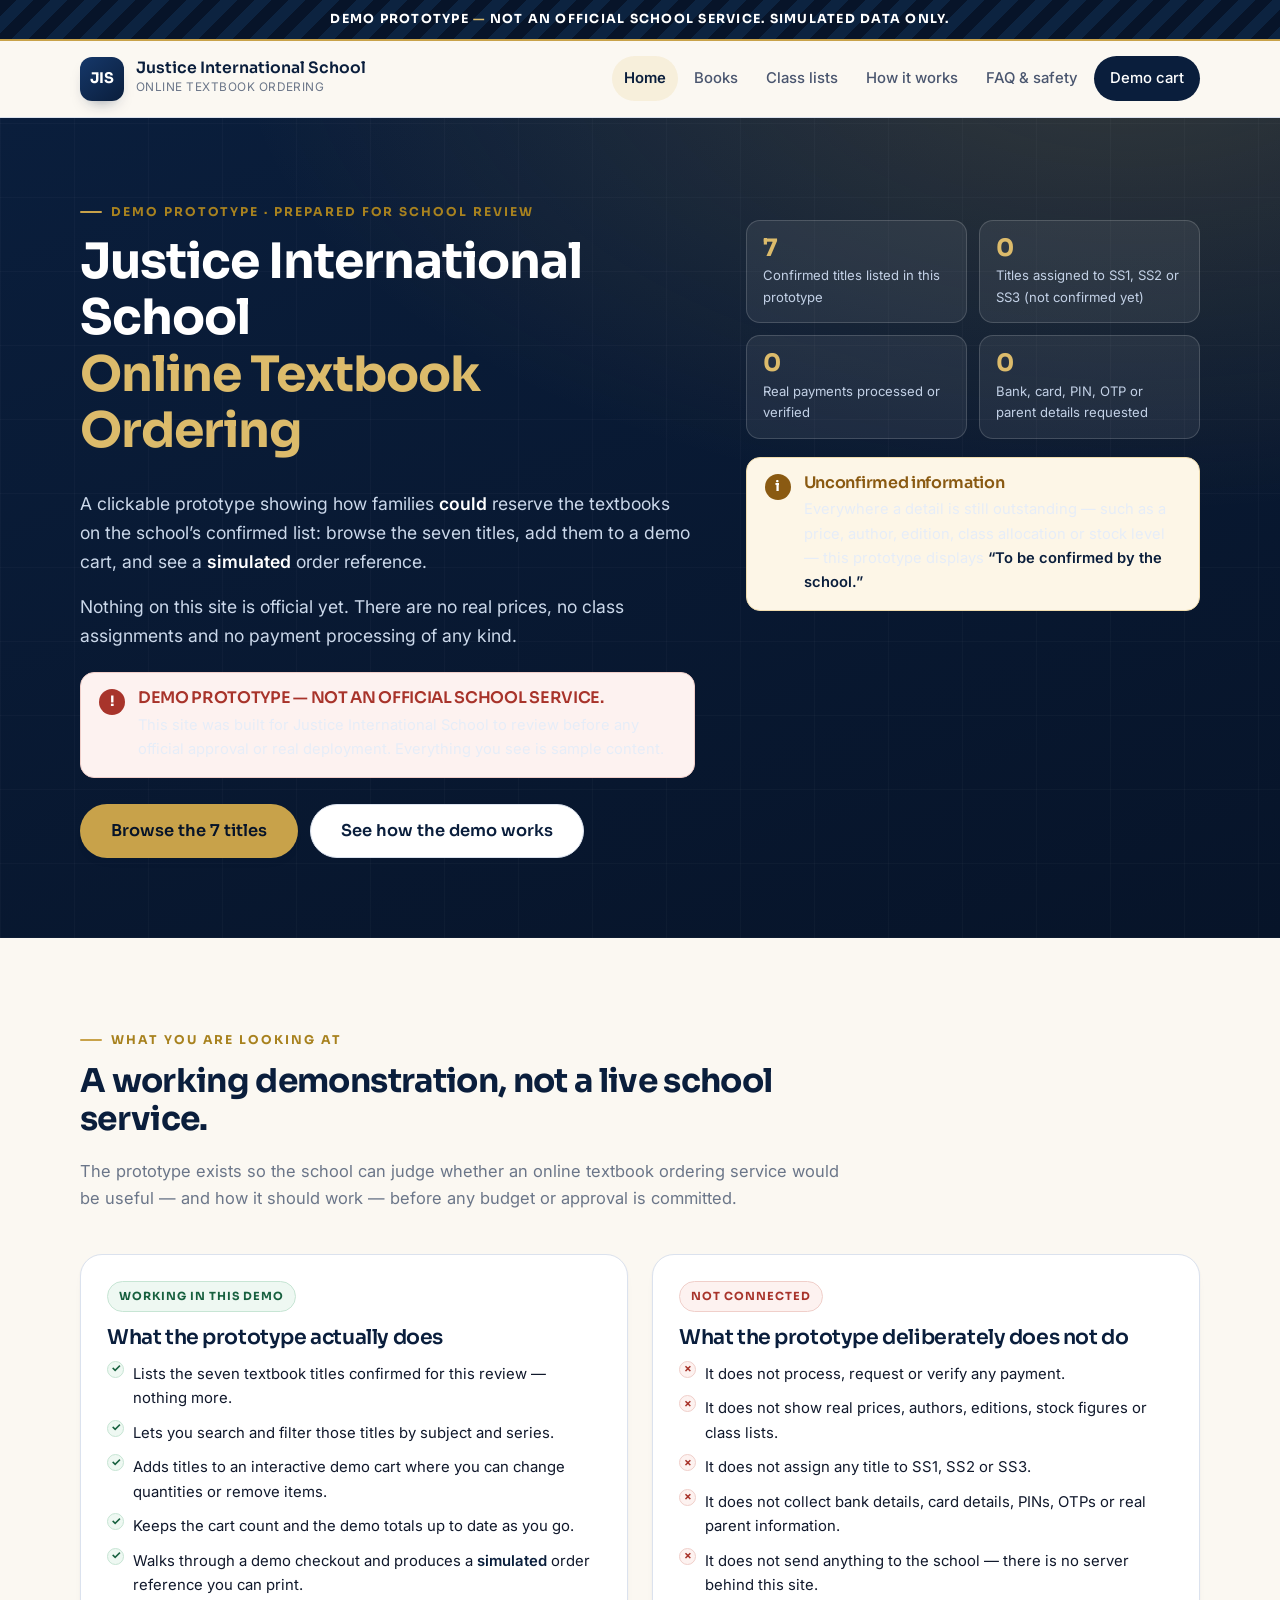
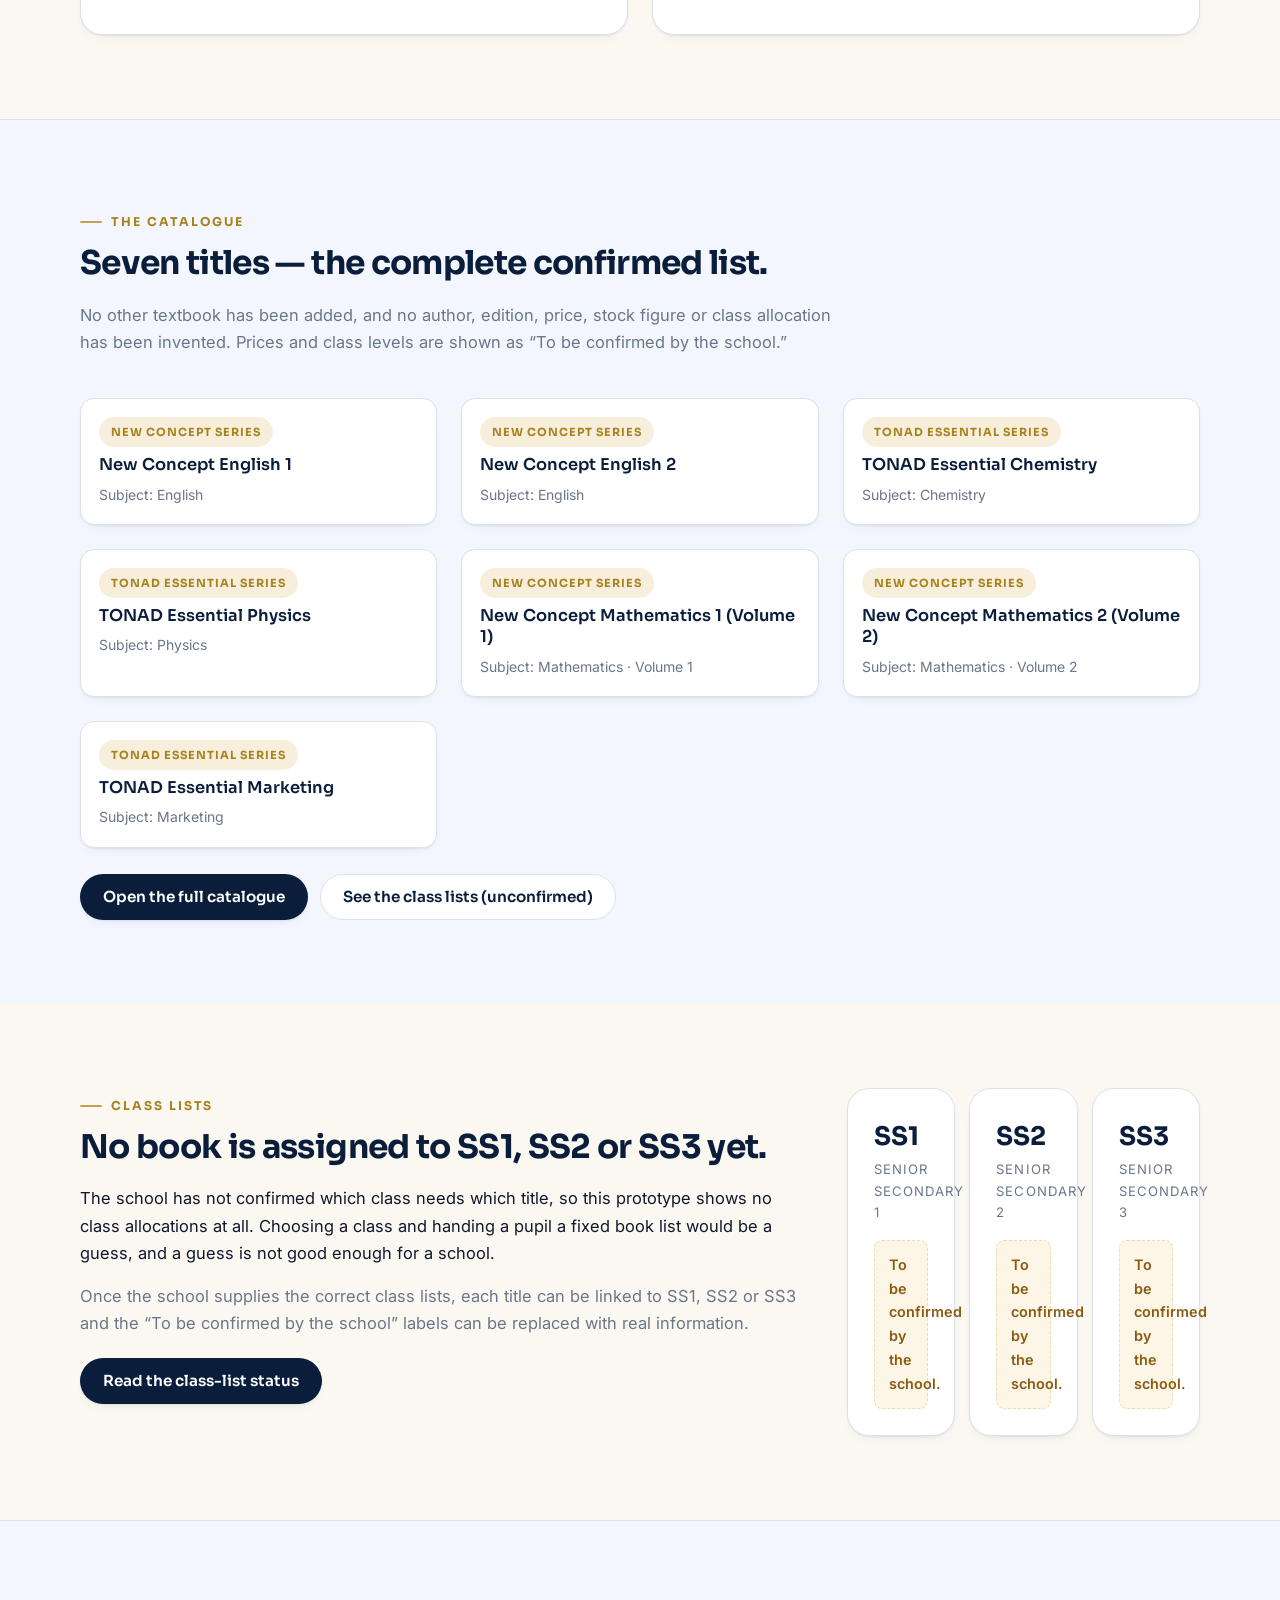
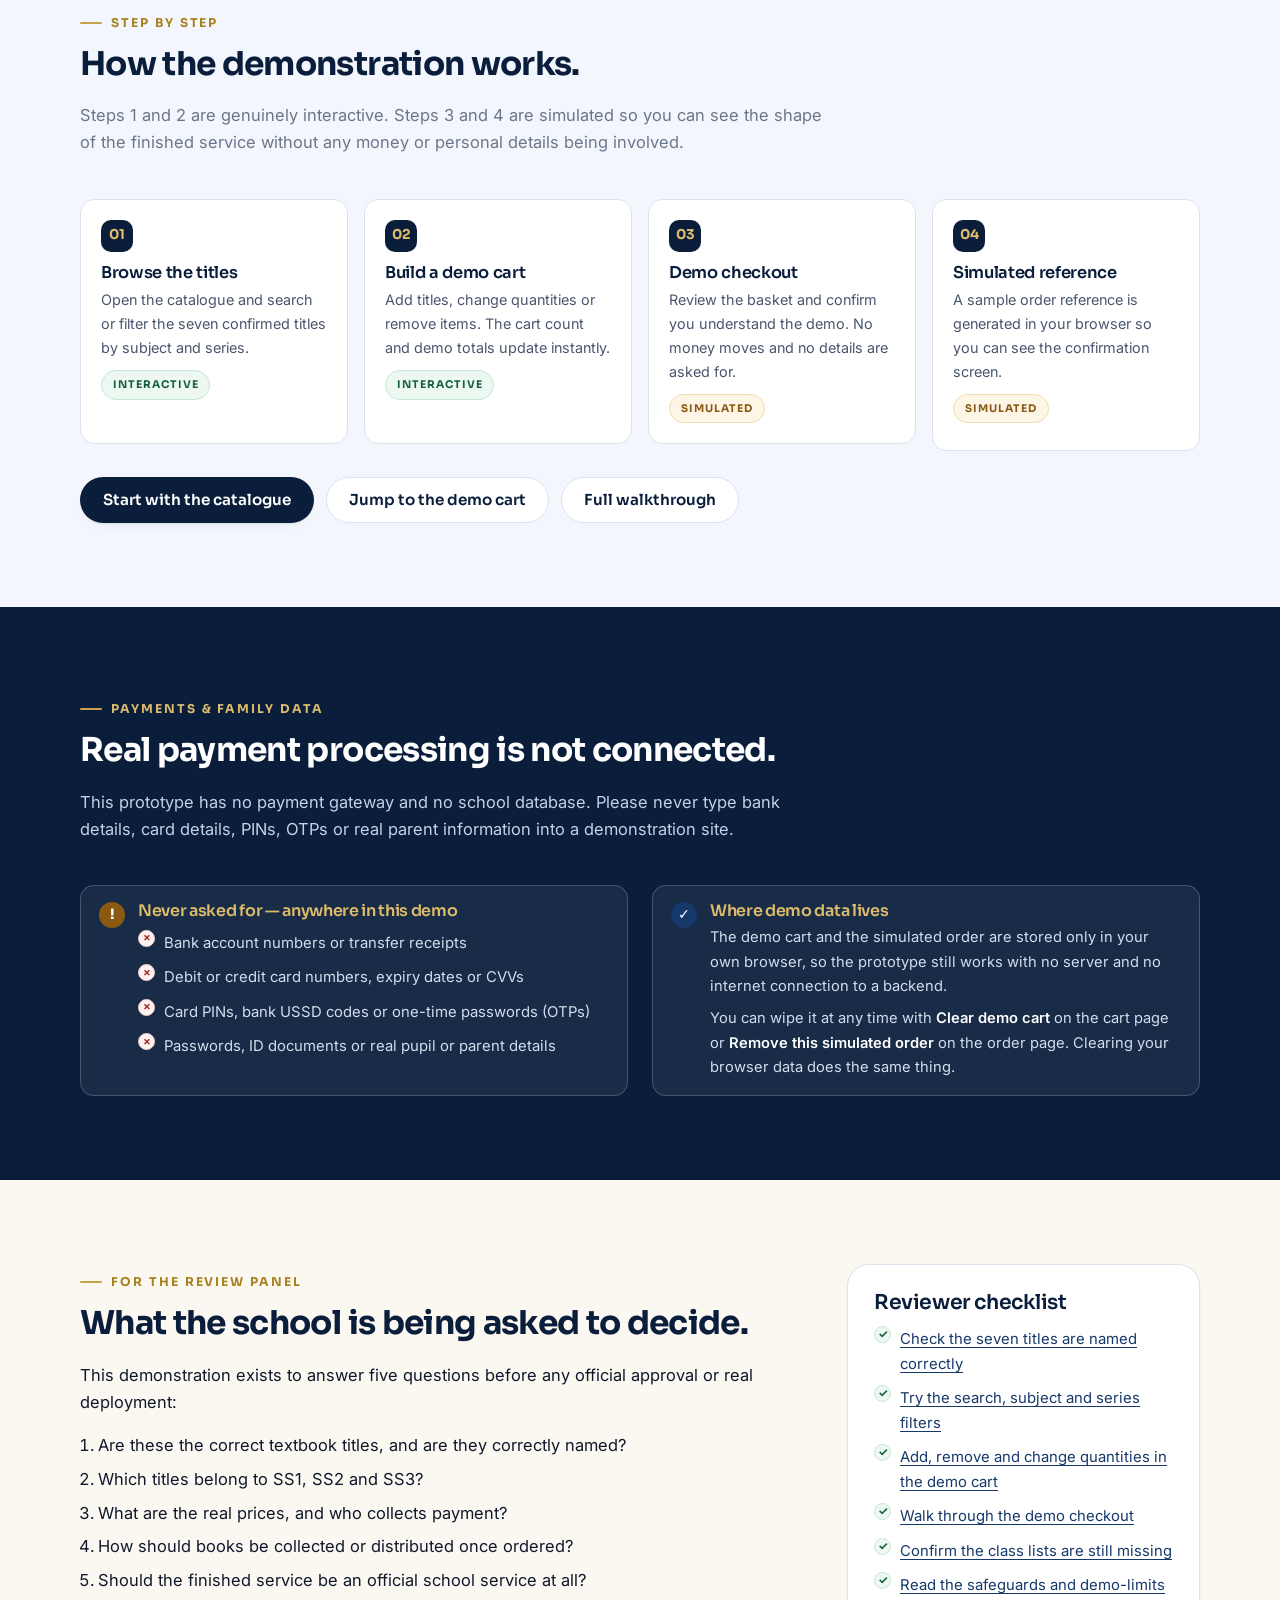
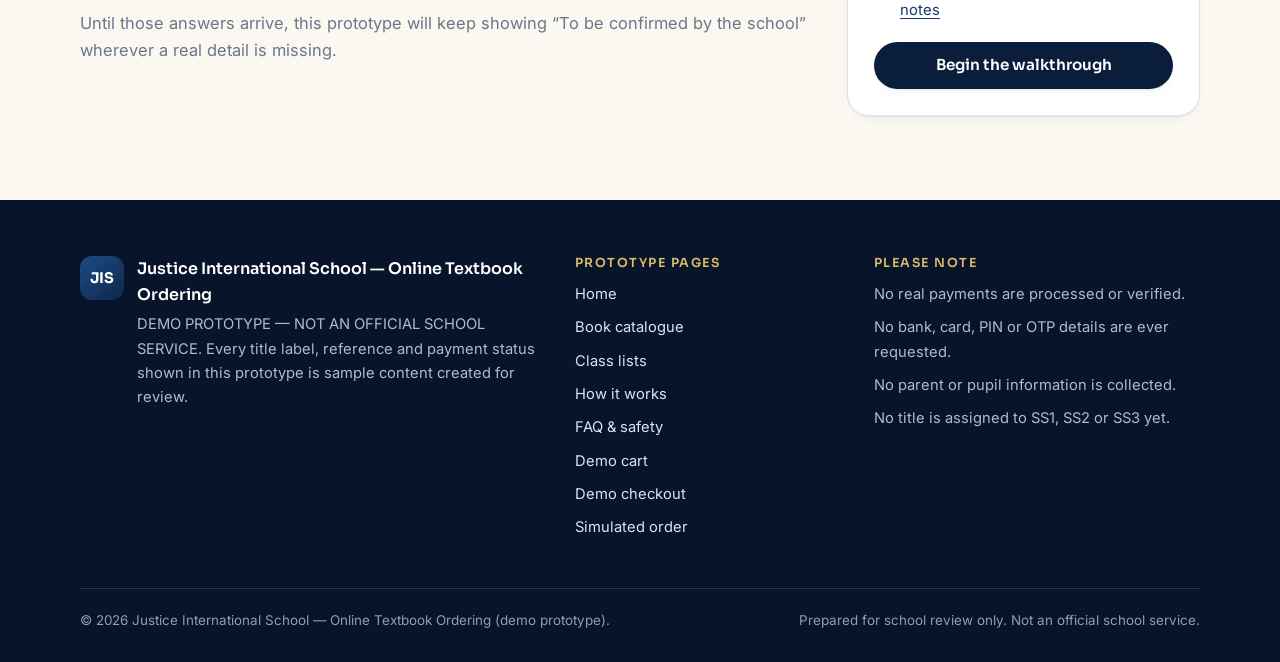
==== commit 40191d03: "Polish demo UX: toast layout, checkout item rows, mobile summary bars - Toast now wraps text properl" ====
--- a/index.html
+++ b/index.html
@@ -241,7 +241,7 @@
           </p>
         </div>
 
-        <div class="grid" style="gap:14px">
+        <div class="grid grid-3 stacked" style="gap:14px">
           <div class="card class-card">
             <p class="class-code">SS1</p>
             <p class="class-sub">Senior Secondary 1</p>
--- a/assets/css/styles.css
+++ b/assets/css/styles.css
@@ -904,14 +904,24 @@
 .checkout-list li {
   display: grid;
   grid-template-columns: minmax(0, 1fr) auto;
-  gap: 4px 14px;
-  padding: 12px 0;
+  gap: 6px 18px;
+  padding: 14px 0;
   border-bottom: 1px solid var(--line-soft);
   margin: 0;
 }
+.checkout-list li:last-child { border-bottom: 0; }
+.checkout-list .co-main { min-width: 0; display: flex; flex-direction: column; gap: 3px; }
 .checkout-list .co-title { font-weight: 600; color: var(--navy-800); }
 .checkout-list .co-meta { font-size: .82rem; color: var(--ink-muted); }
-.checkout-list .co-amount { text-align: right; font-family: var(--font-display); font-weight: 700; color: var(--navy-800); }
+.checkout-list .co-meta.pending { color: var(--warn-700); font-weight: 600; }
+.checkout-list .co-amount {
+  grid-column: 2;
+  grid-row: 1;
+  font-family: var(--font-display);
+  font-weight: 700;
+  color: var(--navy-800);
+  white-space: nowrap;
+}
 
 .ack {
   display: flex;
@@ -1118,22 +1128,26 @@
   transform: translate(-50%, 140%);
   z-index: 120;
   display: flex;
-  align-items: center;
-  gap: 12px;
-  max-width: min(560px, calc(100vw - 32px));
+  flex-wrap: wrap;
+  align-items: center;
+  gap: 6px 12px;
+  width: max-content;
+  max-width: min(560px, calc(100vw - 28px));
   background: var(--navy-800);
   color: #fff;
   border: 1px solid var(--navy-600);
-  border-radius: var(--radius-pill);
-  padding: 13px 22px;
+  border-radius: var(--radius);
+  padding: 13px 18px;
   box-shadow: var(--shadow-lg);
-  font-size: .92rem;
+  font-size: .9rem;
+  line-height: 1.45;
   transition: transform .28s ease, opacity .28s ease;
   opacity: 0;
 }
 .toast.is-visible { transform: translate(-50%, 0); opacity: 1; }
-.toast .toast-icon { color: var(--gold-400); font-weight: 700; }
-.toast a { color: var(--gold-400); font-weight: 600; }
+.toast .toast-icon { color: var(--gold-400); font-weight: 700; flex: none; }
+.toast .toast-text { flex: 1 1 190px; min-width: 0; }
+.toast a { color: var(--gold-400); font-weight: 600; flex: none; }
 
 /* ---------- Utility bar (mobile sticky cart) ---------- */
 .mobile-cart-bar {
@@ -1149,8 +1163,9 @@
   align-items: center;
   justify-content: space-between;
 }
-.mobile-cart-bar .mcb-text { font-size: .88rem; color: var(--ink-soft); }
-.mobile-cart-bar .mcb-text strong { display: block; font-family: var(--font-display); color: var(--navy-800); }
+.mobile-cart-bar .mcb-text { font-size: .8rem; line-height: 1.35; color: var(--ink-soft); min-width: 0; }
+.mobile-cart-bar .mcb-text strong { display: block; font-family: var(--font-display); font-size: .9rem; color: var(--navy-800); }
+.mobile-cart-bar .btn { flex: none; width: auto; }
 
 /* ---------- Reveal on scroll ---------- */
 [data-reveal] { opacity: 0; transform: translateY(14px); transition: opacity .5s ease, transform .5s ease; }
@@ -1196,6 +1211,24 @@
 
 @media (max-width: 700px) {
   body { font-size: 16px; }
+
+  /* the three class cards read as one labelled group on phones */
+  .grid.grid-3.stacked {
+    grid-template-columns: minmax(0, 1fr);
+    gap: 0;
+    background: var(--paper);
+    border: 1px solid var(--line);
+    border-radius: var(--radius-lg);
+    overflow: hidden;
+    box-shadow: var(--shadow-sm);
+  }
+  .grid.grid-3.stacked .card {
+    border: 0;
+    border-bottom: 1px solid var(--line-soft);
+    border-radius: 0;
+    box-shadow: none;
+  }
+  .grid.grid-3.stacked .card:last-child { border-bottom: 0; }
   .demo-ribbon { font-size: .68rem; letter-spacing: .07em; padding: 8px 12px; }
   .grid-2, .grid-3 { grid-template-columns: minmax(0, 1fr); }
   .book-grid { grid-template-columns: minmax(0, 1fr); }
@@ -1206,6 +1239,9 @@
   .cart-row .row-thumb { width: 56px; }
   .cart-row .row-total-cell { grid-column: 1 / -1; display: flex; justify-content: space-between; align-items: center; gap: 10px; padding-top: 10px; border-top: 1px solid var(--line-soft); }
   .cart-row .row-line-total { text-align: left; }
+
+  .checkout-list li { grid-template-columns: minmax(0, 1fr); gap: 4px; }
+  .checkout-list .co-amount { grid-column: 1; grid-row: auto; order: -1; }
 
   .book-media img { width: 124px; }
   .facts li { flex-direction: column; gap: 2px; }
